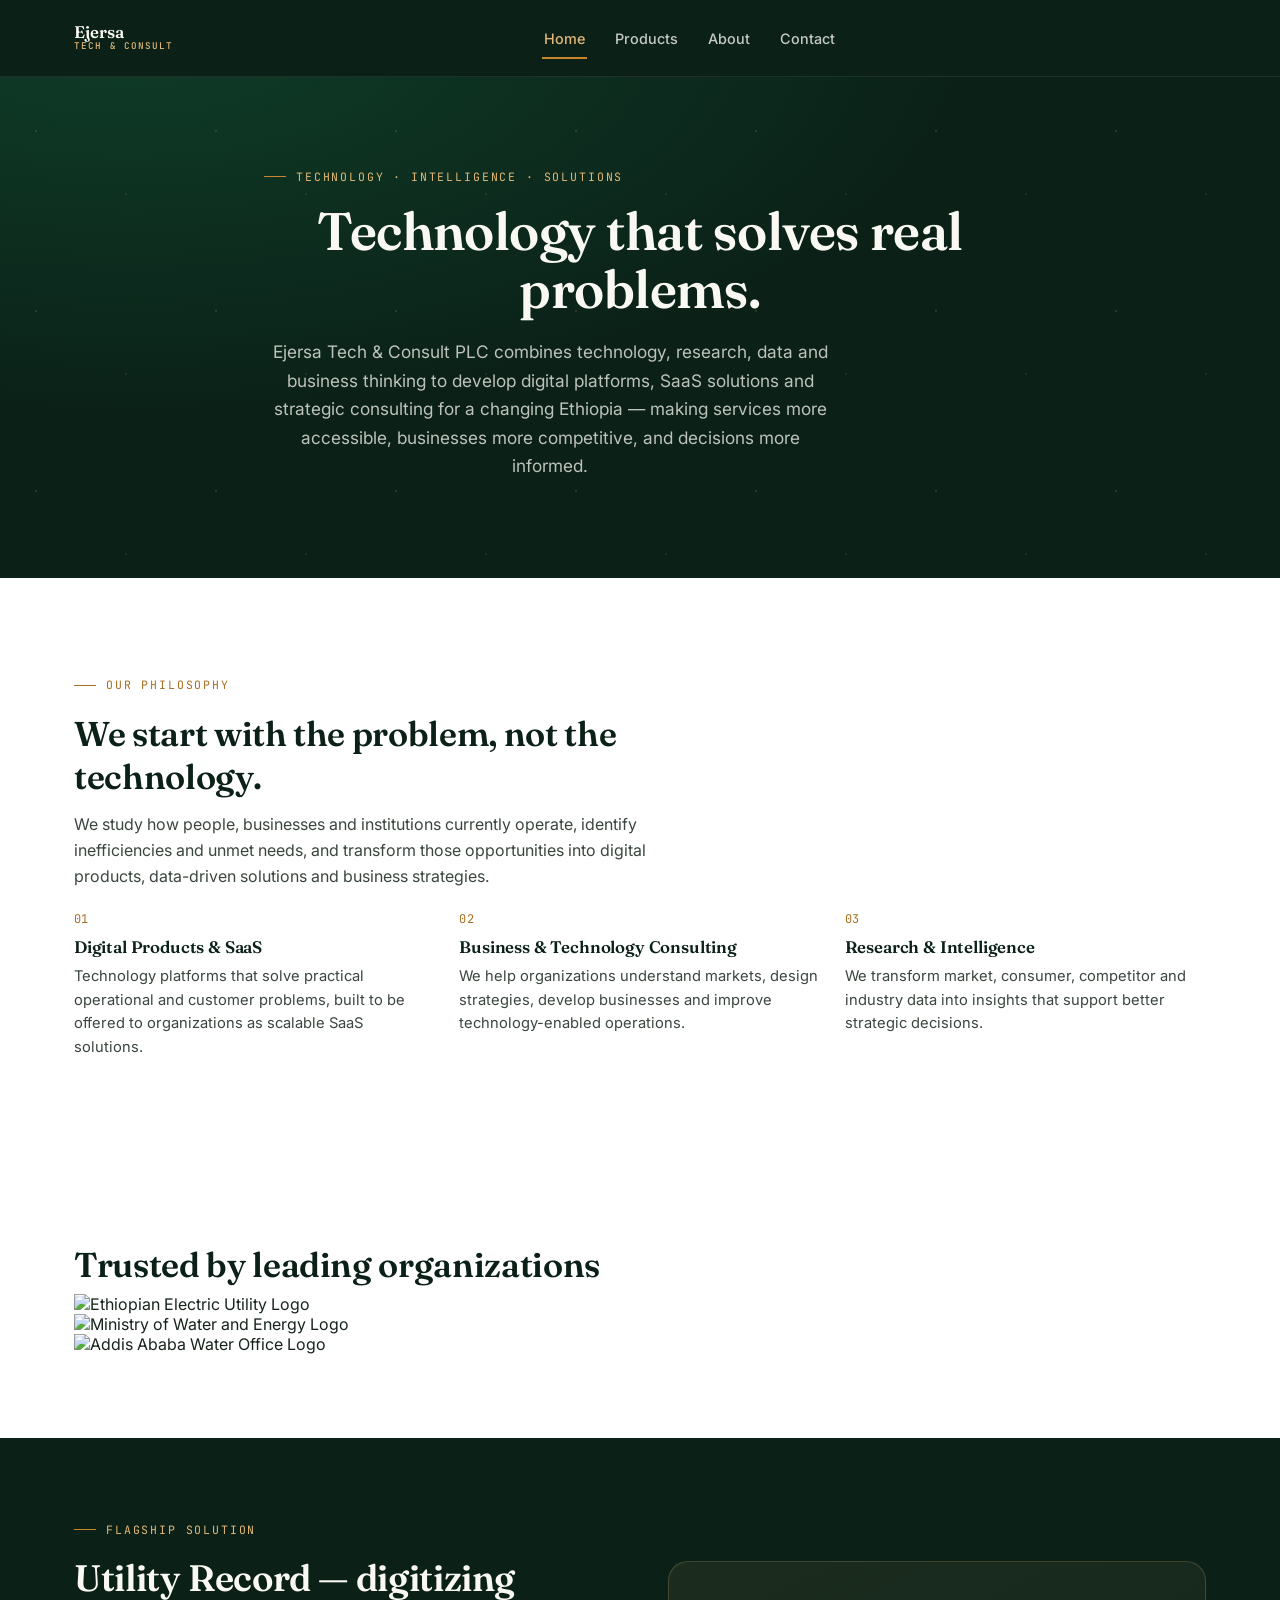
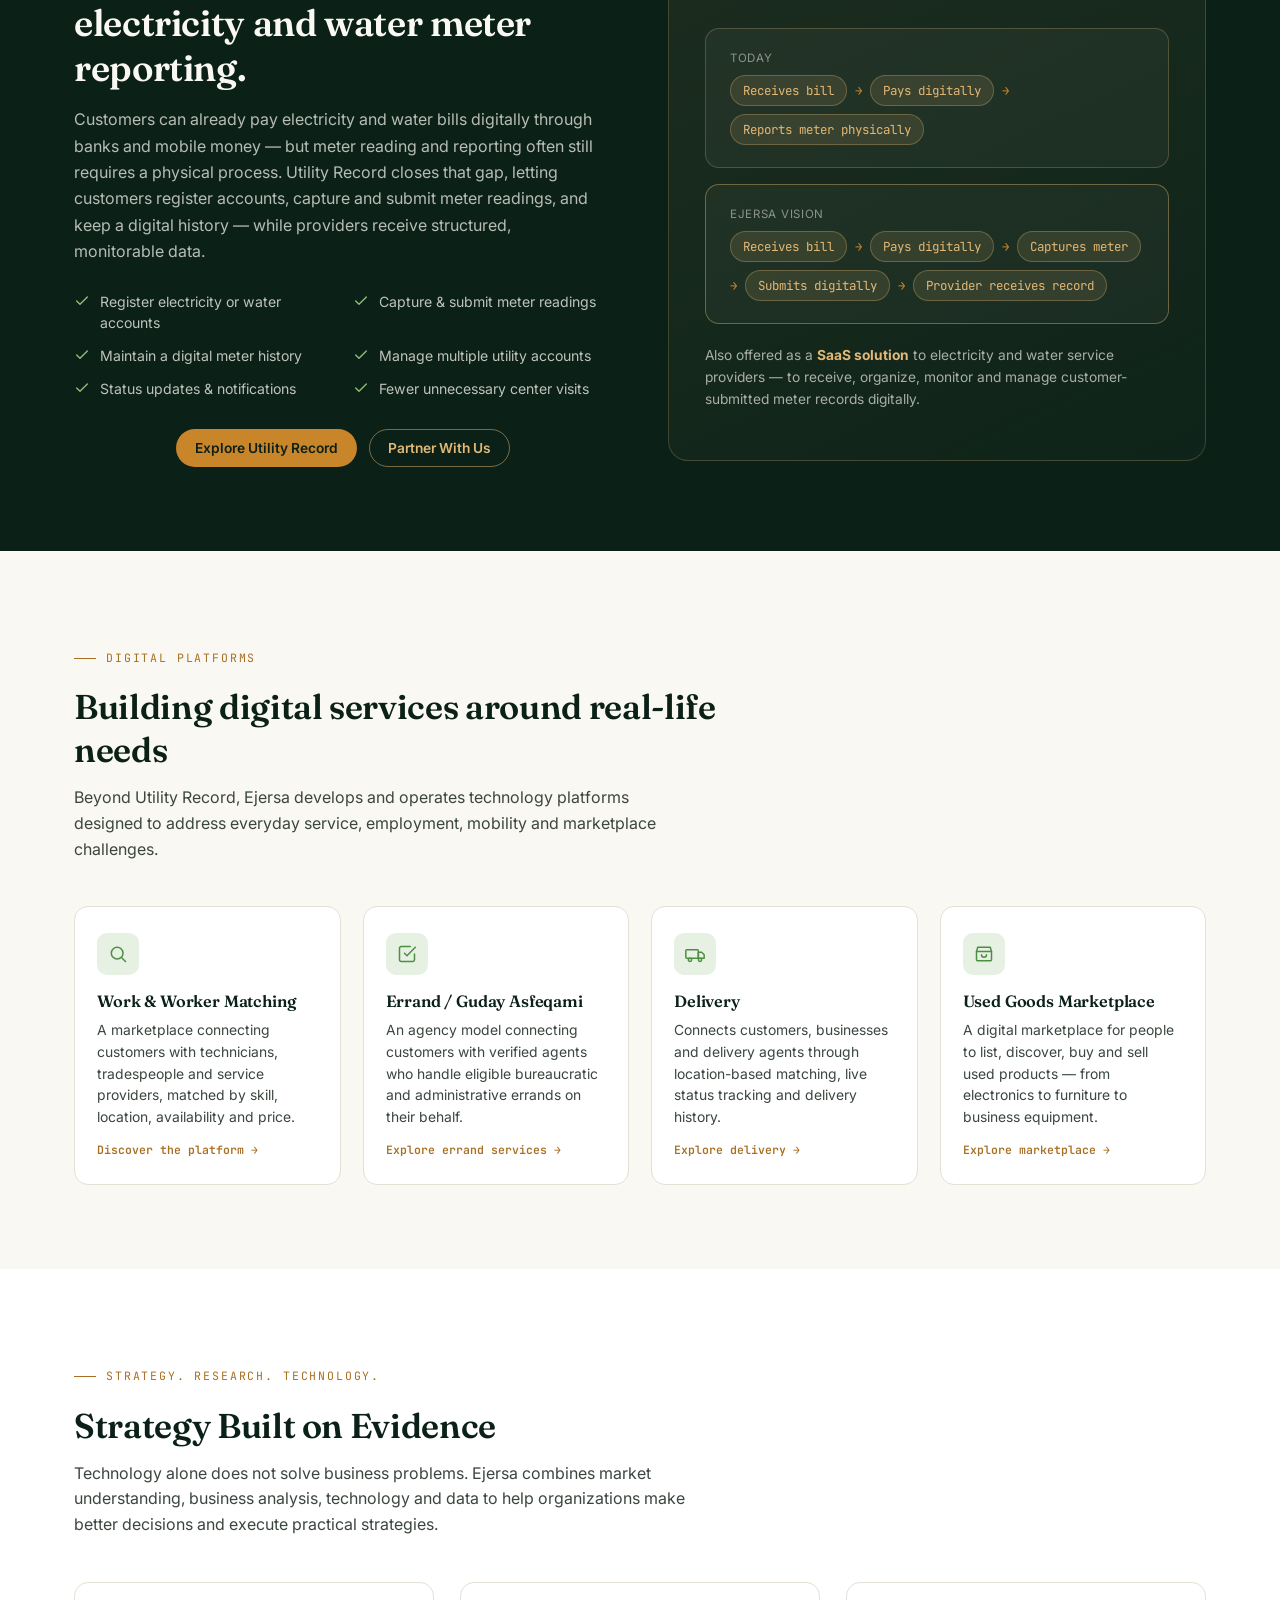
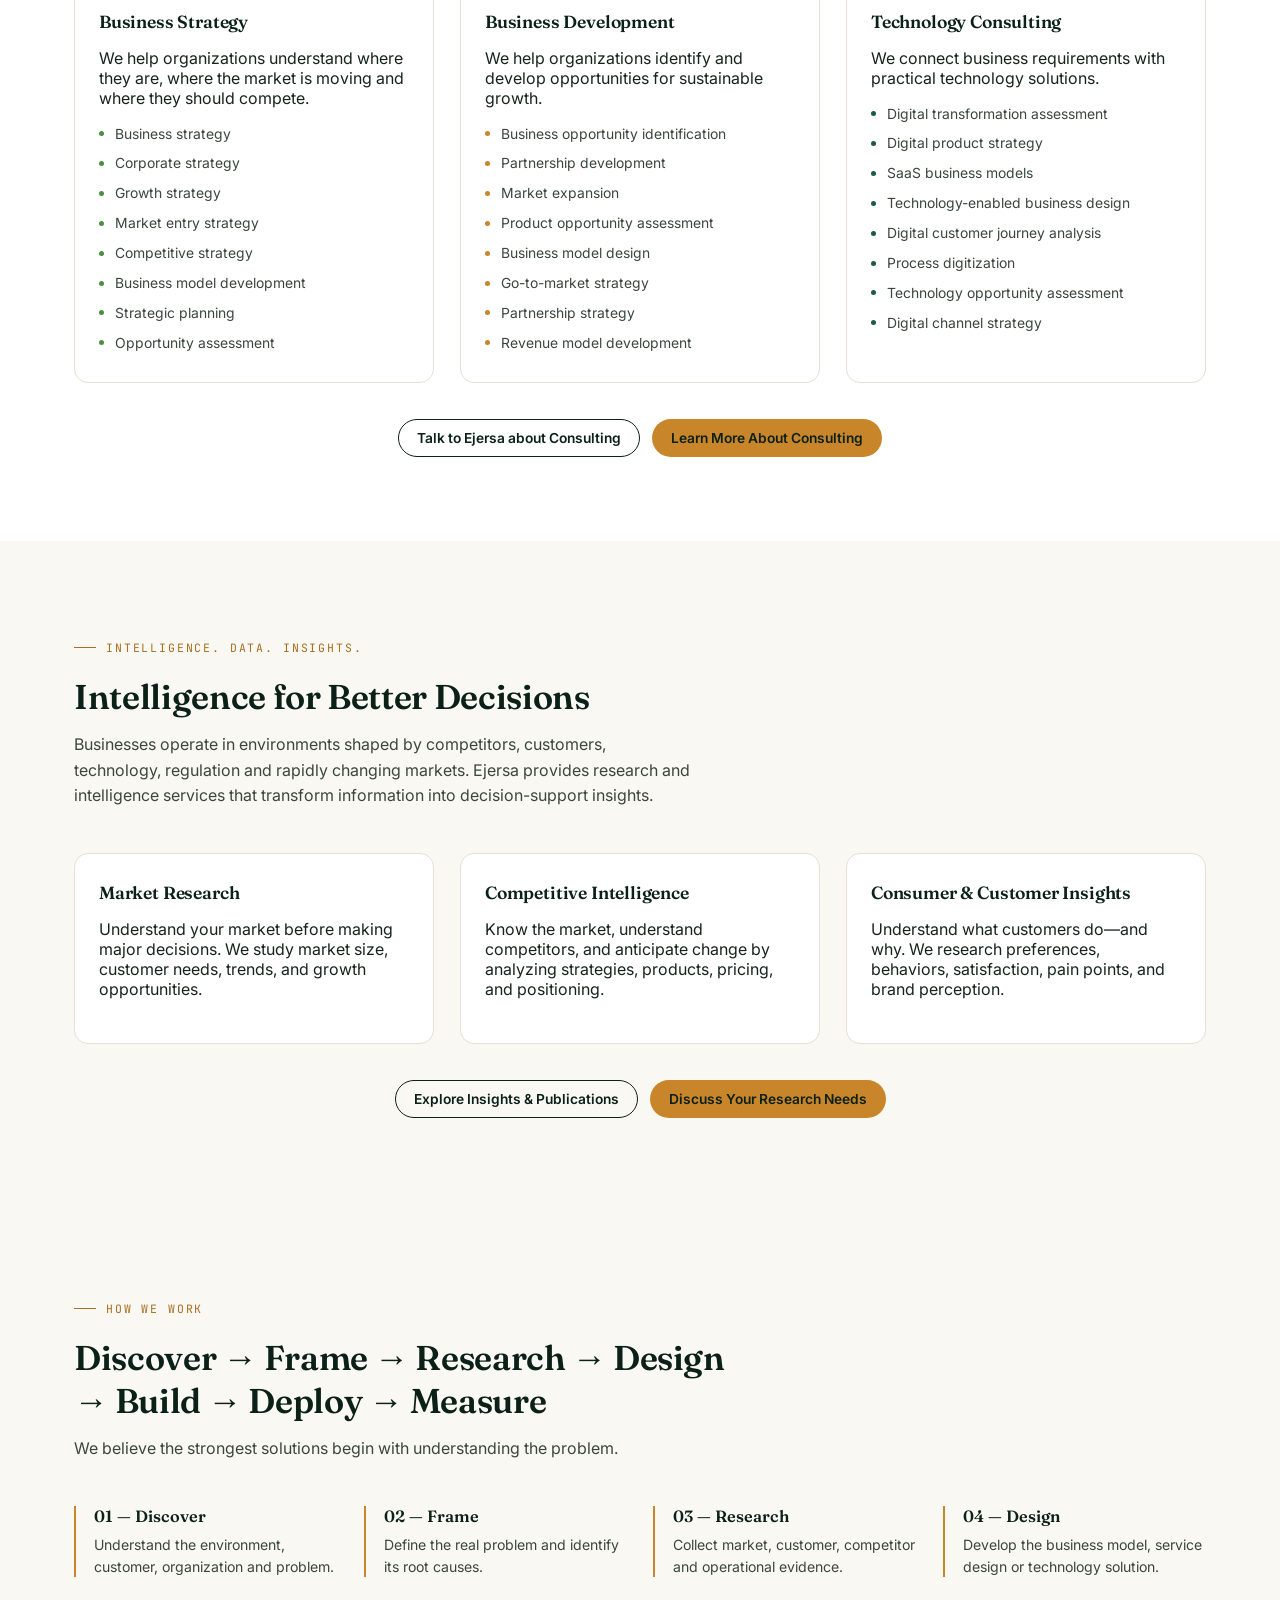
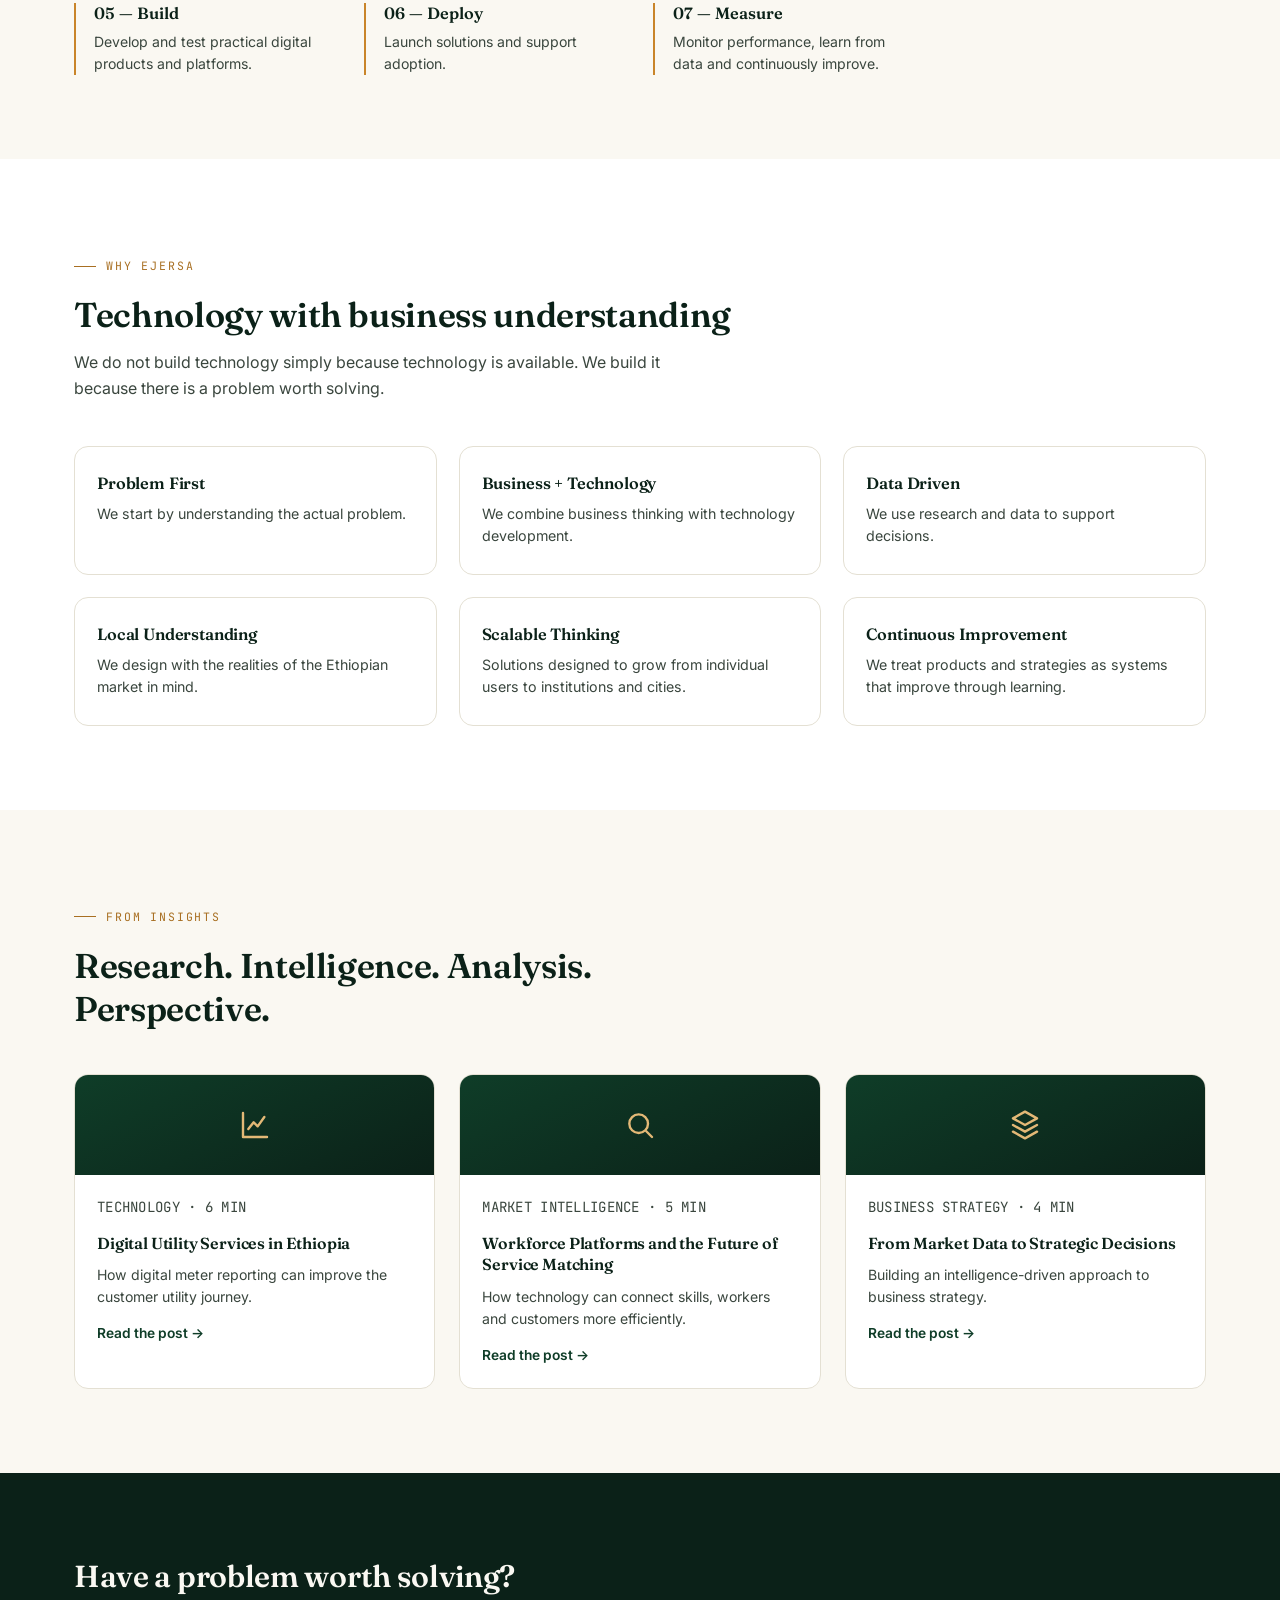
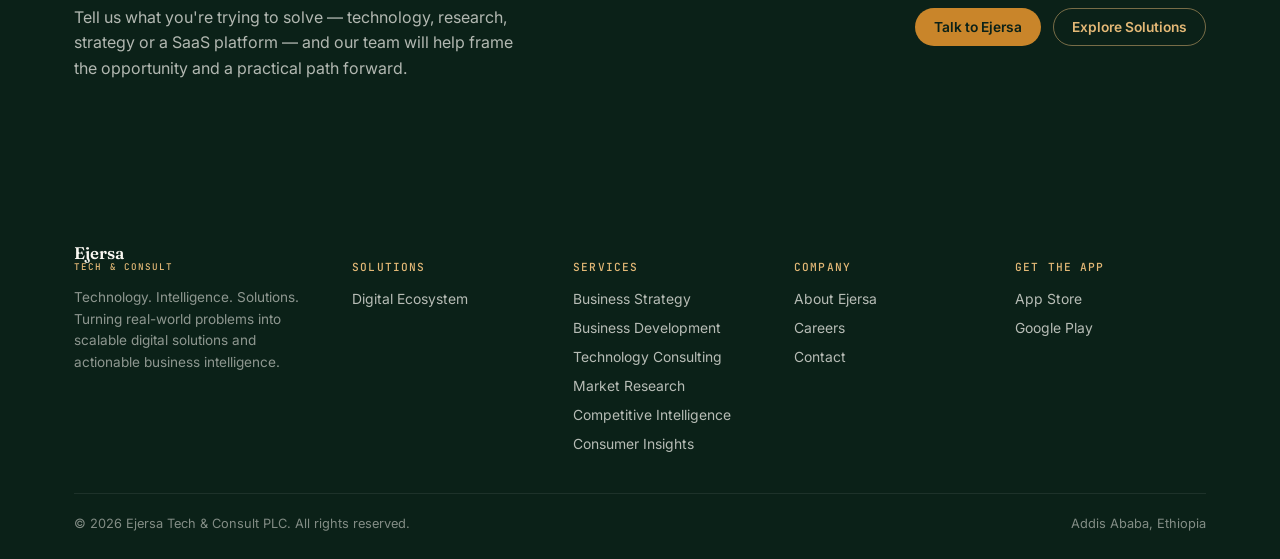
==== index.html @ d0bd27d6 "location change" ====
<!DOCTYPE html>
<html lang="en">

<head>
    <meta charset="UTF-8" />
    <meta name="viewport" content="width=device-width, initial-scale=1.0" />
    <title>Ejersa Tech &amp; Consult PLC — Technology. Intelligence. Solutions.</title>
    <meta name="description"
        content="Ejersa Tech & Consult PLC develops digital platforms, SaaS solutions, market intelligence and strategic consulting that turn everyday problems into scalable solutions." />
    <meta property="og:type" content="website" />
    <meta property="og:title" content="Ejersa Tech & Consult PLC — Technology. Intelligence. Solutions." />
    <meta property="og:description"
        content="Digital platforms, SaaS solutions, market intelligence and strategic business solutions for a changing Ethiopia." />
    <meta property="og:site_name" content="Ejersa Tech & Consult PLC" />
    <meta name="twitter:card" content="summary" />
    <meta name="theme-color" content="#0b2118" />
    <link rel="canonical" href="https://ejersatech.et/" />
    <link rel="icon" href="assets/logo/ejersa-logo.png" />
    <link rel="apple-touch-icon" href="assets/logo/ejersa-logo.png" />
    <link rel="preconnect" href="https://fonts.googleapis.com" />
    <link rel="preconnect" href="https://fonts.gstatic.com" crossorigin />
    <link
        href="https://fonts.googleapis.com/css2?family=Fraunces:opsz,wght@9..144,400;9..144,500;9..144,600;9..144,700&family=Inter:wght@400;500;600;700&family=JetBrains+Mono:wght@400;500&display=swap"
        rel="stylesheet" />
    <style>
        :root {
            --forest-950: #0b2118;
            --forest-800: #0f3d28;
            --forest-600: #1c5c3a;
            --leaf-500: #4d8f42;
            --leaf-300: #8fbf7a;
            --leaf-100: #e7f1e3;
            --gold-600: #a86f22;
            --gold-500: #c9852a;
            --gold-300: #e3b876;
            --cream-50: #faf8f2;
            --paper: #ffffff;
            --ink-900: #16241c;
            --ink-700: #3a463e;
            --ink-faint: #6d7a71;
            --line: #e4e0d3;
            --radius: 14px;
            --shadow: 0 10px 30px -18px rgba(11, 33, 24, .35);
        }

        * {
            box-sizing: border-box;
        }

        html {
            scroll-behavior: smooth;
        }

        body {
            margin: 0;
            background: var(--cream-50);
            color: var(--ink-900);
            font-family: 'Inter', system-ui, sans-serif;
            -webkit-font-smoothing: antialiased;
        }

        h1,
        h2,
        h3,
        .font-display {
            font-family: 'Fraunces', serif;
            font-weight: 600;
            letter-spacing: -.01em;
            color: var(--forest-950);
            margin: 0;
        }

        .mono {
            font-family: 'JetBrains Mono', monospace;
            letter-spacing: .02em;
        }

        a {
            color: inherit;
            text-decoration: none;
        }

        img {
            max-width: 100%;
            display: block;
        }

        .wrap {
            max-width: 1180px;
            margin: 0 auto;
            padding: 0 24px;
        }

        :focus-visible {
            outline: 2px solid var(--gold-500);
            outline-offset: 3px;
        }

        .reveal {
            opacity: 0;
            transform: translateY(16px);
            transition: opacity .6s ease, transform .6s ease;
        }

        .reveal.in {
            opacity: 1;
            transform: none;
        }

        /* header */
        .site-header {
            position: sticky;
            top: 0;
            z-index: 40;
            background: var(--forest-950);
            border-bottom: 1px solid rgba(255, 255, 255, .08);
        }

        .nav {
            display: flex;
            align-items: center;
            justify-content: space-between;
            height: 76px;
            gap: 24px;
        }

        .logo {
            display: flex;
            align-items: center;
            gap: 10px;
            color: var(--cream-50);
            font-family: 'Fraunces', serif;
            font-weight: 600;
            font-size: 1.05rem;
        }

        .logo img {
            height: 38px;
            width: 38px;
            object-fit: contain;
            border-radius: 6px;
            flex-shrink: 0;
            background: #fff;
        }

        .logo .logo-word {
            display: flex;
            flex-direction: column;
            line-height: 1.05;
        }

        .logo .logo-word small {
            font-family: 'JetBrains Mono', monospace;
            font-size: .58rem;
            letter-spacing: .12em;
            color: var(--gold-300);
            text-transform: uppercase;
            font-weight: 500;
        }

        .nav-links {
            display: flex;
            gap: 26px;
            list-style: none;
            margin: 0;
            padding: 0;
        }

        .nav-links a {
            color: rgba(250, 248, 242, .78);
            font-size: .9rem;
            font-weight: 500;
            padding: 6px 2px;
            position: relative;
        }

        .nav-links a:hover {
            color: var(--cream-50);
        }

        .nav-links a[aria-current="page"] {
            color: var(--gold-300);
        }

        .nav-links a[aria-current="page"]::after {
            content: "";
            position: absolute;
            left: 0;
            right: 0;
            bottom: -6px;
            height: 2px;
            background: var(--gold-500);
        }

        /* dropdown: click-to-open only (no hover) */
        .has-dropdown {
            position: relative;
        }

        .has-dropdown>a {
            display: inline-flex;
            align-items: center;
            gap: 6px;
            cursor: pointer;
            background: none;
            border: none;
            font: inherit;
        }

        .has-dropdown>a::after {
            content: "";
            width: 7px;
            height: 7px;
            border-right: 1.5px solid currentColor;
            border-bottom: 1.5px solid currentColor;
            transform: translateY(-2px) rotate(45deg);
            transition: transform .18s ease;
            opacity: .7;
        }

        .has-dropdown.open>a::after {
            transform: translateY(1px) rotate(225deg);
        }

        .dropdown {
            list-style: none;
            margin: 0;
            padding: 10px 8px;
            position: absolute;
            top: calc(100% + 14px);
            left: 50%;
            transform: translateX(-50%) translateY(-6px);
            min-width: 220px;
            background: var(--forest-950);
            border: 1px solid rgba(227, 184, 118, .25);
            border-radius: 12px;
            box-shadow: 0 18px 40px -14px rgba(0, 0, 0, .55);
            display: block;
            opacity: 0;
            visibility: hidden;
            pointer-events: none;
            transition: opacity .16s ease, transform .16s ease, visibility .16s;
            z-index: 50;
        }

        .has-dropdown.open .dropdown {
            opacity: 1;
            visibility: visible;
            pointer-events: auto;
            transform: translateX(-50%) translateY(0);
        }

        .dropdown li {
            list-style: none;
        }

        .dropdown a {
            display: block;
            padding: 9px 12px;
            border-radius: 8px;
            font-size: .86rem;
            white-space: nowrap;
            color: rgba(250, 248, 242, .82);
        }

        .dropdown a:hover {
            background: rgba(227, 184, 118, .1);
            color: var(--gold-300);
        }

        .nav-cta {
            display: flex;
            align-items: center;
            gap: 10px;
        }

        .btn {
            display: inline-flex;
            align-items: center;
            gap: 8px;
            padding: 10px 18px;
            border-radius: 999px;
            font-size: .86rem;
            font-weight: 600;
            border: 1px solid transparent;
            transition: transform .15s ease, background .2s ease, color .2s ease, border-color .2s ease;
            cursor: pointer;
        }

        .btn:hover {
            transform: translateY(-1px);
        }

        .btn-ghost-on-dark {
            color: var(--cream-50);
            border-color: rgba(250, 248, 242, .35);
        }

        .btn-ghost-on-dark:hover {
            border-color: var(--gold-300);
            color: var(--gold-300);
        }

        .btn-gold,
        .btn-primary {
            background: var(--gold-500);
            color: var(--forest-950);
        }

        .btn-gold:hover,
        .btn-primary:hover {
            background: var(--gold-300);
        }

        .btn-ghost-dark {
            color: var(--forest-950);
            border-color: var(--forest-950);
        }

        .btn-ghost-dark:hover {
            background: var(--forest-950);
            color: var(--cream-50);
        }

        .btn-outline {
            border-color: rgba(227, 184, 118, .5);
            color: var(--gold-300);
        }

        .btn-outline:hover {
            border-color: var(--gold-300);
            background: rgba(227, 184, 118, .08);
        }

        .nav-toggle {
            display: none;
            background: none;
            border: 0;
            cursor: pointer;
            padding: 8px;
        }

        .nav-toggle span {
            display: block;
            width: 22px;
            height: 2px;
            margin: 4px 0;
            background: var(--cream-50);
        }

        /* hero */
        .hero {
            position: relative;
            background: radial-gradient(120% 140% at 10% -10%, var(--forest-800) 0%, var(--forest-950) 55%);
            color: var(--cream-50);
            overflow: hidden;
            padding: 92px 0 80px;
        }

        .hero::before {
            content: "";
            position: absolute;
            inset: 0;
            background-image: radial-gradient(1px 1px at 20% 30%, rgba(227, 184, 118, .3) 1px, transparent 0), radial-gradient(1px 1px at 70% 65%, rgba(227, 184, 118, .2) 1px, transparent 0);
            background-size: 180px 180px;
            opacity: .5;
            pointer-events: none;
        }

        .hero-grid {
            position: relative;
            z-index: 1;
            text-align: center;
            max-width: 800px;
            margin: 0 auto;
        }

        .eyebrow {
            font-family: 'JetBrains Mono', monospace;
            font-size: .72rem;
            letter-spacing: .16em;
            text-transform: uppercase;
            color: var(--gold-300);
            margin: 0 0 18px;
            display: flex;
            align-items: center;
            gap: 10px;
        }

        .eyebrow::before {
            content: "";
            width: 22px;
            height: 1px;
            background: var(--gold-500);
            display: inline-block;
        }

        .hero h1 {
            font-size: clamp(2.2rem, 4.6vw, 3.3rem);
            line-height: 1.1;
            color: var(--cream-50);
        }

        .hero-lede {
            margin-top: 20px;
            font-size: 1.08rem;
            line-height: 1.65;
            color: rgba(250, 248, 242, .75);
            max-width: 52ch;
        }

        .hero-actions {
            display: flex;
            gap: 12px;
            margin-top: 30px;
            justify-content: center;
            flex-wrap: wrap;
        }

        .hero-tri {
            display: flex;
            gap: 0;
            margin-top: 40px;
            border: 1px solid rgba(227, 184, 118, .25);
            border-radius: 12px;
            overflow: hidden;
            max-width: 440px;
        }

        .hero-tri div {
            flex: 1;
            padding: 14px 16px;
            text-align: center;
            border-right: 1px solid rgba(227, 184, 118, .2);
        }

        .hero-tri div:last-child {
            border-right: 0;
        }

        .hero-tri strong {
            display: block;
            font-family: 'JetBrains Mono', monospace;
            font-size: .68rem;
            letter-spacing: .08em;
            text-transform: uppercase;
            color: var(--gold-300);
        }

        .hero-tri span {
            display: block;
            font-size: .74rem;
            color: rgba(250, 248, 242, .6);
            margin-top: 4px;
        }

        /* generic bands */
        .band-white {
            background: var(--paper);
        }

        .band-paper {
            background: var(--cream-50);
        }

        .band-white,
        .band-paper {
            padding: 84px 0;
        }

        .section-head {
            max-width: 680px;
            margin-bottom: 8px;
        }

        .band-white .eyebrow,
        .band-paper .eyebrow {
            color: var(--gold-600);
        }

        .band-white .eyebrow::before,
        .band-paper .eyebrow::before {
            background: var(--gold-600);
        }

        .section-head h2 {
            font-size: clamp(1.6rem, 3vw, 2.15rem);
            margin-top: 10px;
        }

        .section-head p {
            color: var(--ink-700);
            margin-top: 14px;
            max-width: 62ch;
            line-height: 1.6;
        }

        /* philosophy */
        .philosophy {
            display: grid;
            grid-template-columns: 1fr 1fr 1fr;
            gap: 24px;
            margin-top: 8px;
        }

        .phil-card {
            padding: 6px 0;
        }

        .phil-num {
            font-family: 'JetBrains Mono', monospace;
            font-size: .75rem;
            color: var(--gold-600);
            margin-bottom: 10px;
        }

        .phil-card h3 {
            font-size: 1.05rem;
            margin-bottom: 8px;
        }

        .phil-card p {
            color: var(--ink-700);
            font-size: .92rem;
            line-height: 1.6;
            margin: 0;
        }

        /* flagship */
        .band-forest {
            background: var(--forest-950);
            color: var(--cream-50);
            padding: 84px 0;
        }

        .band-forest .eyebrow {
            color: var(--gold-300);
        }

        .flagship-grid {
            display: grid;
            grid-template-columns: 1fr 1fr;
            gap: 56px;
            align-items: center;
            margin-top: 12px;
        }

        .flagship-grid h2 {
            color: var(--cream-50);
            font-size: clamp(1.7rem, 3.2vw, 2.3rem);
        }

        .flagship-grid>div>p {
            color: rgba(250, 248, 242, .72);
            line-height: 1.65;
            margin-top: 16px;
            max-width: 52ch;
        }

        .journey {
            margin-top: 30px;
            background: rgba(255, 255, 255, .04);
            border: 1px solid rgba(227, 184, 118, .25);
            border-radius: var(--radius);
            padding: 22px 24px;
        }

        .journey-row {
            display: flex;
            align-items: center;
            gap: 8px;
            flex-wrap: wrap;
            font-family: 'JetBrains Mono', monospace;
            font-size: .78rem;
        }

        .journey-row .step-tag {
            background: rgba(227, 184, 118, .12);
            border: 1px solid rgba(227, 184, 118, .3);
            color: var(--gold-300);
            padding: 6px 12px;
            border-radius: 999px;
        }

        .journey-row .arrow {
            color: var(--gold-500);
        }

        .journey-label {
            font-size: .72rem;
            color: rgba(250, 248, 242, .5);
            margin-bottom: 10px;
            letter-spacing: .06em;
            text-transform: uppercase;
        }

        .flagship-feat {
            margin-top: 26px;
        }

        .flagship-feat ul {
            list-style: none;
            margin: 0;
            padding: 0;
            display: grid;
            grid-template-columns: 1fr 1fr;
            gap: 12px 20px;
        }

        .flagship-feat li {
            display: flex;
            gap: 10px;
            align-items: flex-start;
            font-size: .88rem;
            color: rgba(250, 248, 242, .75);
            line-height: 1.5;
        }

        .flagship-feat li svg {
            width: 16px;
            height: 16px;
            flex-shrink: 0;
            margin-top: 2px;
            stroke: var(--leaf-300);
        }

        .flagship-visual {
            background: linear-gradient(155deg, rgba(227, 184, 118, .08), rgba(227, 184, 118, .02));
            border: 1px solid rgba(227, 184, 118, .22);
            border-radius: 20px;
            padding: 36px;
        }

        /* platforms grid */
        .platform-grid {
            display: grid;
            grid-template-columns: repeat(4, 1fr);
            gap: 22px;
            margin-top: 44px;
        }

        .platform-card {
            background: var(--paper);
            border: 1px solid var(--line);
            border-radius: var(--radius);
            padding: 26px 22px;
            transition: transform .18s ease, box-shadow .18s ease;
        }

        .platform-card:hover {
            transform: translateY(-4px);
            box-shadow: var(--shadow);
        }

        .platform-icon {
            width: 42px;
            height: 42px;
            border-radius: 10px;
            background: var(--leaf-100);
            color: var(--leaf-500);
            display: flex;
            align-items: center;
            justify-content: center;
            margin-bottom: 16px;
        }

        .platform-icon svg {
            width: 20px;
            height: 20px;
        }

        .platform-card h3 {
            font-size: 1.02rem;
            margin-bottom: 8px;
            line-height: 1.3;
        }

        .platform-card p {
            color: var(--ink-700);
            font-size: .87rem;
            line-height: 1.55;
            margin: 0;
        }

        .platform-tag {
            display: inline-block;
            margin-top: 14px;
            font-family: 'JetBrains Mono', monospace;
            font-size: .72rem;
            color: var(--gold-600);
            font-weight: 600;
        }

        /* consulting columns */
        .consult-grid {
            display: grid;
            grid-template-columns: repeat(3, 1fr);
            gap: 26px;
            margin-top: 44px;
        }

        .consult-card {
            border-top: 3px solid var(--card-accent, var(--leaf-500));
            background: var(--paper);
            border: 1px solid var(--line);
            border-radius: var(--radius);
            padding: 28px 24px;
        }

        .consult-card h3 {
            font-size: 1.1rem;
            margin-bottom: 14px;
        }

        .consult-card ul {
            list-style: none;
            margin: 0;
            padding: 0;
            display: flex;
            flex-direction: column;
            gap: 9px;
        }

        .consult-card li {
            font-size: .87rem;
            color: var(--ink-700);
            padding-left: 16px;
            position: relative;
            line-height: 1.5;
        }

        .consult-card li::before {
            content: "";
            position: absolute;
            left: 0;
            top: .55em;
            width: 5px;
            height: 5px;
            border-radius: 50%;
            background: var(--card-accent, var(--leaf-500));
        }

        /* steps */
        .steps {
            display: grid;
            grid-template-columns: repeat(4, 1fr);
            gap: 26px;
            margin-top: 44px;
        }

        .steps.seven {
            grid-template-columns: repeat(4, 1fr);
        }

        .step {
            border-left: 2px solid var(--gold-500);
            padding-left: 18px;
        }

        .step-num {
            font-family: 'Fraunces', serif;
            font-size: 1.02rem;
            font-weight: 600;
            color: var(--forest-950);
            margin-bottom: 8px;
        }

        .step p {
            color: var(--ink-700);
            font-size: .88rem;
            line-height: 1.55;
            margin: 0;
        }

        /* why grid */
        .why-grid {
            display: grid;
            grid-template-columns: repeat(3, 1fr);
            gap: 22px;
            margin-top: 44px;
        }

        .why-card {
            background: var(--paper);
            border: 1px solid var(--line);
            border-radius: var(--radius);
            padding: 26px 22px;
        }

        .why-card h3 {
            font-size: 1.02rem;
            margin-bottom: 10px;
        }

        .why-card p {
            color: var(--ink-700);
            font-size: .89rem;
            line-height: 1.58;
            margin: 0;
        }

        /* insights */
        .blog-grid {
            display: grid;
            grid-template-columns: repeat(3, 1fr);
            gap: 24px;
            margin-top: 44px;
        }

        .blog-card {
            background: var(--paper);
            border: 1px solid var(--line);
            border-radius: var(--radius);
            overflow: hidden;
            transition: transform .18s ease, box-shadow .18s ease;
        }

        .blog-card:hover {
            transform: translateY(-4px);
            box-shadow: var(--shadow);
        }

        .blog-thumb {
            background: linear-gradient(155deg, var(--forest-800), var(--forest-950));
            height: 100px;
            display: flex;
            align-items: center;
            justify-content: center;
        }

        .blog-thumb svg {
            width: 32px;
            height: 32px;
            color: var(--gold-300);
        }

        .blog-body {
            padding: 22px 22px 24px;
        }

        .blog-meta {
            font-family: 'JetBrains Mono', monospace;
            font-size: .7rem;
            color: var(--ink-faint);
            margin: 0 0 10px;
            letter-spacing: .02em;
        }

        .blog-body h3 {
            font-size: 1rem;
            line-height: 1.35;
            margin-bottom: 10px;
        }

        .blog-body p {
            color: var(--ink-700);
            font-size: .88rem;
            line-height: 1.55;
            margin: 0 0 14px;
        }

        .blog-readmore {
            font-size: .86rem;
            font-weight: 600;
            color: var(--forest-800);
        }

        /* final CTA */
        .cta-band {
            display: flex;
            align-items: center;
            justify-content: space-between;
            gap: 32px;
            flex-wrap: wrap;
        }

        .cta-band h2 {
            font-size: clamp(1.4rem, 2.6vw, 1.9rem);
            max-width: 32ch;
        }

        .cta-band p {
            color: var(--ink-700);
            margin-top: 10px;
            line-height: 1.6;
            max-width: 46ch;
        }

        .band-forest .cta-band h2,
        .band-forest .cta-band p {
            color: var(--cream-50);
        }

        .band-forest .cta-band p {
            color: rgba(250, 248, 242, .7);
        }

        .btn-row {
            display: flex;
            gap: 12px;
            flex-shrink: 0;
            flex-wrap: wrap;
        }

        /* footer */
        footer.site-footer {
            background: var(--forest-950);
            color: rgba(250, 248, 242, .72);
            padding: 64px 0 28px;
        }

        .footer-grid {
            display: grid;
            grid-template-columns: 1.3fr repeat(4, 1fr);
            gap: 30px;
            padding-bottom: 40px;
            border-bottom: 1px solid rgba(255, 255, 255, .08);
        }

        .footer-grid .logo {
            color: var(--cream-50);
            margin-bottom: 14px;
        }

        .footer-grid .tag {
            font-size: .85rem;
            line-height: 1.6;
            color: rgba(250, 248, 242, .55);
            max-width: 30ch;
        }

        .footer-col h4 {
            font-family: 'JetBrains Mono', monospace;
            font-size: .7rem;
            letter-spacing: .1em;
            text-transform: uppercase;
            color: var(--gold-300);
            margin-bottom: 14px;
            font-weight: 500;
        }

        .footer-col ul {
            list-style: none;
            margin: 0;
            padding: 0;
            display: flex;
            flex-direction: column;
            gap: 9px;
        }

        .footer-col a {
            font-size: .87rem;
            color: rgba(250, 248, 242, .72);
        }

        .footer-col a:hover {
            color: var(--gold-300);
        }

        .footer-bottom {
            display: flex;
            justify-content: space-between;
            padding-top: 22px;
            font-size: .8rem;
            color: rgba(250, 248, 242, .5);
            flex-wrap: wrap;
            gap: 8px;
        }

        .to-top {
            position: fixed;
            right: 22px;
            bottom: 22px;
            width: 44px;
            height: 44px;
            border-radius: 50%;
            background: var(--forest-950);
            color: var(--gold-300);
            border: 1px solid rgba(227, 184, 118, .35);
            display: flex;
            align-items: center;
            justify-content: center;
            cursor: pointer;
            opacity: 0;
            pointer-events: none;
            transition: opacity .2s ease;
        }

        .to-top.show {
            opacity: 1;
            pointer-events: auto;
        }

        .to-top svg {
            width: 18px;
            height: 18px;
        }

        @media (max-width:980px) {

            .nav-links,
            .nav-cta {
                display: none;
            }

            .nav-toggle {
                display: block;
            }

            .hero-grid {
                grid-template-columns: 1fr;
            }

            .hero-art {
                max-width: 360px;
                margin: 0 auto;
            }

            .philosophy {
                grid-template-columns: 1fr;
                gap: 28px;
            }

            .platform-grid {
                grid-template-columns: repeat(2, 1fr);
            }

            .consult-grid {
                grid-template-columns: 1fr;
            }

            .steps {
                grid-template-columns: repeat(2, 1fr);
            }

            .why-grid {
                grid-template-columns: 1fr 1fr;
            }

            .flagship-grid {
                grid-template-columns: 1fr;
            }

            .flagship-feat ul {
                grid-template-columns: 1fr;
            }

            .blog-grid {
                grid-template-columns: 1fr 1fr;
            }

            .footer-grid {
                grid-template-columns: 1fr 1fr;
            }
        }

        @media (max-width:620px) {

            .platform-grid,
            .steps,
            .why-grid,
            .blog-grid,
            .footer-grid {
                grid-template-columns: 1fr;
            }

            .band-white,
            .band-paper,
            .band-forest {
                padding: 60px 0;
            }

            .cta-band {
                flex-direction: column;
                align-items: flex-start;
            }

            .hero-tri {
                flex-direction: column;
                max-width: none;
            }

            .hero-tri div {
                border-right: 0;
                border-bottom: 1px solid rgba(227, 184, 118, .2);
            }

            .hero-tri div:last-child {
                border-bottom: 0;
            }
        }

        @media (prefers-reduced-motion:reduce) {
            * {
                transition: none !important;
                animation: none !important;
            }

            .reveal {
                opacity: 1;
                transform: none;
            }
        }
    </style>
</head>

<body>

    <header class="site-header">
        <div class="wrap nav">
            <a href="index.html" class="logo">
                <span class="logo-word">Ejersa<small>Tech &amp; Consult</small></span>
            </a>
            <button class="nav-toggle" aria-label="Toggle menu" aria-expanded="false">
                <span></span><span></span><span></span>
            </button>
            <ul class="nav-links">
                <li><a href="index.html" aria-current="page">Home</a></li>
                <li><a href="solutions.html">Products</a></li>
                <li><a href="about.html">About</a></li>
                <li><a href="contact.html">Contact</a></li>
            </ul>
            <div class="nav-cta"></div>
        </div>
    </header>

    <main>

        <!-- 1. HERO -->
        <section class="hero">
            <div class="wrap hero-grid">
                <div class="reveal">
                    <p class="eyebrow">Technology · Intelligence · Solutions</p>
                    <h1>Technology that solves real problems.</h1>
                    <p class="hero-lede">Ejersa Tech &amp; Consult PLC combines technology, research, data and
                        business thinking to develop digital platforms, SaaS solutions and strategic consulting for a
                        changing Ethiopia — making services more accessible, businesses more competitive, and
                        decisions more informed.</p>
                </div>
            </div>
        </section>

        <!-- 2. PROBLEM / PHILOSOPHY -->
        <section class="band-white">
            <div class="wrap">
                <div class="section-head reveal">
                    <p class="eyebrow">Our philosophy</p>
                    <h2>We start with the problem, not the technology.</h2>
                    <p>We study how people, businesses and institutions currently operate, identify inefficiencies and
                        unmet needs, and transform those opportunities into digital products, data-driven solutions
                        and business strategies.</p>
                </div>
                <div class="philosophy">
                    <div class="phil-card reveal">
                        <div class="phil-num mono">01</div>
                        <h3>Digital Products &amp; SaaS</h3>
                        <p>Technology platforms that solve practical operational and customer problems, built to be
                            offered to organizations as scalable SaaS solutions.</p>
                    </div>
                    <div class="phil-card reveal">
                        <div class="phil-num mono">02</div>
                        <h3>Business &amp; Technology Consulting</h3>
                        <p>We help organizations understand markets, design strategies, develop businesses and
                            improve technology-enabled operations.</p>
                    </div>
                    <div class="phil-card reveal">
                        <div class="phil-num mono">03</div>
                        <h3>Research &amp; Intelligence</h3>
                        <p>We transform market, consumer, competitor and industry data into insights that support
                            better strategic decisions.</p>
                    </div>
                </div>
            </div>
        </section>

        <!-- 2.5 PARTNERS -->
        <section class="band-white">
            <div class="wrap">
                <div class="section-head center reveal">
                    <h2 class="trusted-by-heading">Trusted by leading organizations</h2>
                </div>
                <div class="partner-logo-grid reveal">
                    <div class="partner-logo-item"><img src="https://placehold.co/200x100/f0f0f0/6d7a71?text=EEU"
                            alt="Ethiopian Electric Utility Logo"></div>
                    <div class="partner-logo-item"><img
                            src="https://placehold.co/200x100/f0f0f0/6d7a71?text=Ministry+of+Water+%26+Energy"
                            alt="Ministry of Water and Energy Logo"></div>
                    <div class="partner-logo-item"><img
                            src="https://placehold.co/200x100/f0f0f0/6d7a71?text=Addis+Ababa+Water"
                            alt="Addis Ababa Water Office Logo"></div>
                </div>
            </div>
        </section>

        <!-- 3. FLAGSHIP SAAS: UTILITY RECORD -->
        <section class="band-forest" id="utility-record">
            <div class="wrap">
                <p class="eyebrow">Flagship solution</p>
                <div class="flagship-grid">
                    <div class="reveal">
                        <h2>Utility Record — digitizing electricity and water meter reporting.</h2>
                        <p>Customers can already pay electricity and water bills digitally through banks and mobile
                            money — but meter reading and reporting often still requires a physical process. Utility
                            Record closes that gap, letting customers register accounts, capture and submit meter
                            readings, and keep a digital history — while providers receive structured, monitorable
                            data.</p>

                        <div class="flagship-feat">
                            <ul>
                                <li><svg viewBox="0 0 24 24" fill="none" stroke-width="2" stroke-linecap="round"
                                        stroke-linejoin="round">
                                        <path d="M20 6L9 17l-5-5" />
                                    </svg>Register electricity or water accounts</li>
                                <li><svg viewBox="0 0 24 24" fill="none" stroke-width="2" stroke-linecap="round"
                                        stroke-linejoin="round">
                                        <path d="M20 6L9 17l-5-5" />
                                    </svg>Capture &amp; submit meter readings</li>
                                <li><svg viewBox="0 0 24 24" fill="none" stroke-width="2" stroke-linecap="round"
                                        stroke-linejoin="round">
                                        <path d="M20 6L9 17l-5-5" />
                                    </svg>Maintain a digital meter history</li>
                                <li><svg viewBox="0 0 24 24" fill="none" stroke-width="2" stroke-linecap="round"
                                        stroke-linejoin="round">
                                        <path d="M20 6L9 17l-5-5" />
                                    </svg>Manage multiple utility accounts</li>
                                <li><svg viewBox="0 0 24 24" fill="none" stroke-width="2" stroke-linecap="round"
                                        stroke-linejoin="round">
                                        <path d="M20 6L9 17l-5-5" />
                                    </svg>Status updates &amp; notifications</li>
                                <li><svg viewBox="0 0 24 24" fill="none" stroke-width="2" stroke-linecap="round"
                                        stroke-linejoin="round">
                                        <path d="M20 6L9 17l-5-5" />
                                    </svg>Fewer unnecessary center visits</li>
                            </ul>
                        </div>
                        <div class="hero-actions">
                            <a href="solutions.html#utility-record" class="btn btn-primary">Explore Utility Record</a>
                            <a href="contact.html" class="btn btn-outline">Partner With Us</a>
                        </div>
                    </div>

                    <div class="reveal">
                        <div class="flagship-visual">
                            <div class="journey">
                                <div class="journey-label">Today</div>
                                <div class="journey-row">
                                    <span class="step-tag">Receives bill</span><span class="arrow">→</span>
                                    <span class="step-tag">Pays digitally</span><span class="arrow">→</span>
                                    <span class="step-tag">Reports meter physically</span>
                                </div>
                            </div>
                            <div class="journey" style="margin-top:16px;border-color:rgba(227,184,118,.4);">
                                <div class="journey-label">Ejersa vision</div>
                                <div class="journey-row">
                                    <span class="step-tag">Receives bill</span><span class="arrow">→</span>
                                    <span class="step-tag">Pays digitally</span><span class="arrow">→</span>
                                    <span class="step-tag">Captures meter</span><span class="arrow">→</span>
                                    <span class="step-tag">Submits digitally</span><span class="arrow">→</span>
                                    <span class="step-tag">Provider receives record</span>
                                </div>
                            </div>
                            <p style="margin-top:20px;color:rgba(250,248,242,.65);font-size:.86rem;line-height:1.6;">
                                Also offered as a <strong style="color:var(--gold-300);">SaaS solution</strong> to
                                electricity and water service providers — to receive, organize, monitor and manage
                                customer-submitted meter records digitally.</p>
                        </div>
                    </div>
                </div>
            </div>
        </section>

        <!-- 4. OTHER DIGITAL PLATFORMS -->
        <section class="band-paper">
            <div class="wrap">
                <div class="section-head reveal">
                    <p class="eyebrow">Digital platforms</p>
                    <h2>Building digital services around real-life needs</h2>
                    <p>Beyond Utility Record, Ejersa develops and operates technology platforms designed to address
                        everyday service, employment, mobility and marketplace challenges.</p>
                </div>
                <div class="platform-grid">
                    <div class="platform-card reveal">
                        <div class="platform-icon"><svg viewBox="0 0 24 24" fill="none" stroke="currentColor"
                                stroke-width="1.8" stroke-linecap="round" stroke-linejoin="round">
                                <circle cx="11" cy="11" r="7" />
                                <path d="M21 21l-4.3-4.3" />
                            </svg></div>
                        <h3>Work &amp; Worker Matching</h3>
                        <p>A marketplace connecting customers with technicians, tradespeople and service providers,
                            matched by skill, location, availability and price.</p>
                        <span class="platform-tag">Discover the platform →</span>
                    </div>
                    <div class="platform-card reveal">
                        <div class="platform-icon"><svg viewBox="0 0 24 24" fill="none" stroke="currentColor"
                                stroke-width="1.8" stroke-linecap="round" stroke-linejoin="round">
                                <path d="M9 11l3 3L22 4" />
                                <path d="M21 12v7a2 2 0 0 1-2 2H5a2 2 0 0 1-2-2V5a2 2 0 0 1 2-2h11" />
                            </svg></div>
                        <h3>Errand / Guday Asfeqami</h3>
                        <p>An agency model connecting customers with verified agents who handle eligible bureaucratic
                            and administrative errands on their behalf.</p>
                        <span class="platform-tag">Explore errand services →</span>
                    </div>
                    <div class="platform-card reveal">
                        <div class="platform-icon"><svg viewBox="0 0 24 24" fill="none" stroke="currentColor"
                                stroke-width="1.8" stroke-linecap="round" stroke-linejoin="round">
                                <rect x="1" y="7" width="15" height="10" rx="1" />
                                <path d="M16 10h4l3 3v4h-7z" />
                                <circle cx="6" cy="19" r="2" />
                                <circle cx="18" cy="19" r="2" />
                            </svg></div>
                        <h3>Delivery</h3>
                        <p>Connects customers, businesses and delivery agents through location-based matching, live
                            status tracking and delivery history.</p>
                        <span class="platform-tag">Explore delivery →</span>
                    </div>
                    <div class="platform-card reveal">
                        <div class="platform-icon"><svg viewBox="0 0 24 24" fill="none" stroke="currentColor"
                                stroke-width="1.8" stroke-linecap="round" stroke-linejoin="round">
                                <path d="M3 9l1.5-5h15L21 9" />
                                <path d="M3 9h18v10a1 1 0 0 1-1 1H4a1 1 0 0 1-1-1V9z" />
                                <path d="M9 13a3 3 0 0 0 6 0" />
                            </svg></div>
                        <h3>Used Goods Marketplace</h3>
                        <p>A digital marketplace for people to list, discover, buy and sell used products — from
                            electronics to furniture to business equipment.</p>
                        <span class="platform-tag">Explore marketplace →</span>
                    </div>
                </div>
            </div>
        </section>

        <!-- 5. CONSULTING / RESEARCH -->
        <section class="band-white">
            <div class="wrap">
                <div class="section-head reveal">
                    <p class="eyebrow">Strategy. Research. Technology.</p>
                    <h2>Strategy Built on Evidence</h2>
                    <p>Technology alone does not solve business problems. Ejersa combines market understanding, business
                        analysis, technology and data to help organizations make better decisions and execute practical
                        strategies.</p>
                </div>

                <div class="consult-grid">
                    <div class="consult-card reveal" style="--card-accent:var(--leaf-500);">
                        <h3>Business Strategy</h3>
                        <p>We help organizations understand where they are, where the market is moving and where they
                            should compete.</p>
                        <ul>
                            <li>Business strategy</li>
                            <li>Corporate strategy</li>
                            <li>Growth strategy</li>
                            <li>Market entry strategy</li>
                            <li>Competitive strategy</li>
                            <li>Business model development</li>
                            <li>Strategic planning</li>
                            <li>Opportunity assessment</li>
                        </ul>
                    </div>
                    <div class="consult-card reveal" style="--card-accent:var(--gold-500);">
                        <h3>Business Development</h3>
                        <p>We help organizations identify and develop opportunities for sustainable growth.</p>
                        <ul>
                            <li>Business opportunity identification</li>
                            <li>Partnership development</li>
                            <li>Market expansion</li>
                            <li>Product opportunity assessment</li>
                            <li>Business model design</li>
                            <li>Go-to-market strategy</li>
                            <li>Partnership strategy</li>
                            <li>Revenue model development</li>
                        </ul>
                    </div>
                    <div class="consult-card reveal" style="--card-accent:var(--forest-600);">
                        <h3>Technology Consulting</h3>
                        <p>We connect business requirements with practical technology solutions.</p>
                        <ul>
                            <li>Digital transformation assessment</li>
                            <li>Digital product strategy</li>
                            <li>SaaS business models</li>
                            <li>Technology-enabled business design</li>
                            <li>Digital customer journey analysis</li>
                            <li>Process digitization</li>
                            <li>Technology opportunity assessment</li>
                            <li>Digital channel strategy</li>
                        </ul>
                    </div>
                </div>
                <div class="hero-actions" style="margin-top:36px;">
                    <a href="contact.html" class="btn btn-ghost-dark">Talk to Ejersa about Consulting</a>
                    <a href="consulting.html" class="btn btn-primary">Learn More About Consulting</a>
                </div>
            </div>
        </section>


        <section class="band-paper">
            <div class="wrap">
                <div class="section-head reveal">
                    <p class="eyebrow">Intelligence. Data. Insights.</p>
                    <h2>Intelligence for Better Decisions</h2>
                    <p>Businesses operate in environments shaped by competitors, customers, technology, regulation and
                        rapidly changing markets. Ejersa provides research and intelligence services that transform
                        information into decision-support insights.</p>
                </div>

                <div class="consult-grid" style="grid-template-columns: repeat(3, 1fr);">
                    <div class="consult-card reveal" style="--card-accent:var(--leaf-500);">
                        <h3>Market Research</h3>
                        <p>Understand your market before making major decisions. We study market size, customer needs,
                            trends, and growth opportunities.</p>
                    </div>
                    <div class="consult-card reveal" style="--card-accent:var(--gold-500);">
                        <h3>Competitive Intelligence</h3>
                        <p>Know the market, understand competitors, and anticipate change by analyzing strategies,
                            products, pricing, and positioning.</p>
                    </div>
                    <div class="consult-card reveal" style="--card-accent:var(--forest-600);">
                        <h3>Consumer &amp; Customer Insights</h3>
                        <p>Understand what customers do—and why. We research preferences, behaviors, satisfaction, pain
                            points, and brand perception.</p>
                    </div>
                </div>
                <div class="hero-actions" style="margin-top:36px;">
                    <a href="insights.html" class="btn btn-ghost-dark">Explore Insights &amp; Publications</a>
                    <a href="contact.html" class="btn btn-primary">Discuss Your Research Needs</a>
                </div>
            </div>
        </section>

        <!-- 6. HOW WE WORK -->
        <section class="band-paper">
            <div class="wrap">
                <div class="section-head reveal">
                    <p class="eyebrow">How we work</p>
                    <h2>Discover → Frame → Research → Design → Build → Deploy → Measure</h2>
                    <p>We believe the strongest solutions begin with understanding the problem.</p>
                </div>
                <div class="steps">
                    <div class="step reveal">
                        <div class="step-num">01 — Discover</div>
                        <p>Understand the environment, customer, organization and problem.</p>
                    </div>
                    <div class="step reveal">
                        <div class="step-num">02 — Frame</div>
                        <p>Define the real problem and identify its root causes.</p>
                    </div>
                    <div class="step reveal">
                        <div class="step-num">03 — Research</div>
                        <p>Collect market, customer, competitor and operational evidence.</p>
                    </div>
                    <div class="step reveal">
                        <div class="step-num">04 — Design</div>
                        <p>Develop the business model, service design or technology solution.</p>
                    </div>
                    <div class="step reveal">
                        <div class="step-num">05 — Build</div>
                        <p>Develop and test practical digital products and platforms.</p>
                    </div>
                    <div class="step reveal">
                        <div class="step-num">06 — Deploy</div>
                        <p>Launch solutions and support adoption.</p>
                    </div>
                    <div class="step reveal">
                        <div class="step-num">07 — Measure</div>
                        <p>Monitor performance, learn from data and continuously improve.</p>
                    </div>
                </div>
            </div>
        </section>

        <!-- 7. WHY EJERSA -->
        <section class="band-white">
            <div class="wrap">
                <div class="section-head reveal">
                    <p class="eyebrow">Why Ejersa</p>
                    <h2>Technology with business understanding</h2>
                    <p>We do not build technology simply because technology is available. We build it because there
                        is a problem worth solving.</p>
                </div>
                <div class="why-grid">
                    <div class="why-card reveal">
                        <h3>Problem First</h3>
                        <p>We start by understanding the actual problem.</p>
                    </div>
                    <div class="why-card reveal">
                        <h3>Business + Technology</h3>
                        <p>We combine business thinking with technology development.</p>
                    </div>
                    <div class="why-card reveal">
                        <h3>Data Driven</h3>
                        <p>We use research and data to support decisions.</p>
                    </div>
                    <div class="why-card reveal">
                        <h3>Local Understanding</h3>
                        <p>We design with the realities of the Ethiopian market in mind.</p>
                    </div>
                    <div class="why-card reveal">
                        <h3>Scalable Thinking</h3>
                        <p>Solutions designed to grow from individual users to institutions and cities.</p>
                    </div>
                    <div class="why-card reveal">
                        <h3>Continuous Improvement</h3>
                        <p>We treat products and strategies as systems that improve through learning.</p>
                    </div>
                </div>
            </div>
        </section>

        <!-- 8. INSIGHTS -->
        <section class="band-paper">
            <div class="wrap">
                <div class="section-head reveal">
                    <p class="eyebrow">From Insights</p>
                    <h2>Research. Intelligence. Analysis. Perspective.</h2>
                </div>
                <div class="blog-grid">
                    <article class="blog-card reveal">
                        <div class="blog-thumb"><svg viewBox="0 0 24 24" fill="none" stroke="currentColor"
                                stroke-width="1.8" stroke-linecap="round" stroke-linejoin="round">
                                <path d="M3 3v18h18" />
                                <path d="M7 15l4-5 3 3 5-7" />
                            </svg></div>
                        <div class="blog-body">
                            <p class="blog-meta mono">TECHNOLOGY · 6 MIN</p>
                            <h3>Digital Utility Services in Ethiopia</h3>
                            <p>How digital meter reporting can improve the customer utility journey.</p>
                            <a href="insights.html" class="blog-readmore">Read the post →</a>
                        </div>
                    </article>
                    <article class="blog-card reveal">
                        <div class="blog-thumb"><svg viewBox="0 0 24 24" fill="none" stroke="currentColor"
                                stroke-width="1.8" stroke-linecap="round" stroke-linejoin="round">
                                <circle cx="11" cy="11" r="7" />
                                <path d="M21 21l-4.3-4.3" />
                            </svg></div>
                        <div class="blog-body">
                            <p class="blog-meta mono">MARKET INTELLIGENCE · 5 MIN</p>
                            <h3>Workforce Platforms and the Future of Service Matching</h3>
                            <p>How technology can connect skills, workers and customers more efficiently.</p>
                            <a href="insights.html" class="blog-readmore">Read the post →</a>
                        </div>
                    </article>
                    <article class="blog-card reveal">
                        <div class="blog-thumb"><svg viewBox="0 0 24 24" fill="none" stroke="currentColor"
                                stroke-width="1.8" stroke-linecap="round" stroke-linejoin="round">
                                <path d="M12 2l9 5-9 5-9-5 9-5z" />
                                <path d="M3 12l9 5 9-5" />
                                <path d="M3 17l9 5 9-5" />
                            </svg></div>
                        <div class="blog-body">
                            <p class="blog-meta mono">BUSINESS STRATEGY · 4 MIN</p>
                            <h3>From Market Data to Strategic Decisions</h3>
                            <p>Building an intelligence-driven approach to business strategy.</p>
                            <a href="insights.html" class="blog-readmore">Read the post →</a>
                        </div>
                    </article>
                </div>
            </div>
        </section>

        <!-- 9. PARTNERSHIP CTA -->
        <section class="band-forest">
            <div class="wrap">
                <div class="cta-band reveal">
                    <div>
                        <h2>Have a problem worth solving?</h2>
                        <p>Tell us what you're trying to solve — technology, research, strategy or a SaaS platform —
                            and our team will help frame the opportunity and a practical path forward.</p>
                    </div>
                    <div class="btn-row">
                        <a href="contact.html" class="btn btn-primary">Talk to Ejersa</a>
                        <a href="solutions.html" class="btn btn-outline">Explore Solutions</a>
                    </div>
                </div>
            </div>
        </section>

    </main>

    <footer class="site-footer">
        <div class="wrap">
            <div class="footer-grid">
                <div>
                    <a href="index.html" class="logo">
                        <span class="logo-word">Ejersa<small>Tech &amp; Consult</small></span>
                    </a>
                    <p class="tag">Technology. Intelligence. Solutions. Turning real-world problems into scalable
                        digital solutions and actionable business intelligence.</p>
                </div>
                <div class="footer-col">
                    <h4>Solutions</h4>
                    <ul>
                        <li><a href="solutions.html#ecosystem">Digital Ecosystem</a></li>
                    </ul>
                </div>
                <div class="footer-col">
                    <h4>Services</h4>
                    <ul>
                        <li><a href="consulting.html#strategy">Business Strategy</a></li>
                        <li><a href="consulting.html#development">Business Development</a></li>
                        <li><a href="consulting.html#technology">Technology Consulting</a></li>
                        <li><a href="research.html#market">Market Research</a></li>
                        <li><a href="research.html#competitive">Competitive Intelligence</a></li>
                        <li><a href="research.html#consumer">Consumer Insights</a></li>
                    </ul>
                </div>
                <div class="footer-col">
                    <h4>Company</h4>
                    <ul>
                        <li><a href="about.html">About Ejersa</a></li>
                        <li><a href="careers.html">Careers</a></li>
                        <li><a href="contact.html">Contact</a></li>
                    </ul>
                </div>
                <div class="footer-col">
                    <h4>Get The App</h4>
                    <ul>
                        <li><a href="#">App Store</a></li>
                        <li><a href="#">Google Play</a></li>
                    </ul>
                </div>
            </div>
            <div class="footer-bottom">
                <span>© <span id="year"></span> Ejersa Tech &amp; Consult PLC. All rights reserved.</span>
                <span>Addis Ababa, Ethiopia</span>
            </div>
        </div>
    </footer>

    <button id="to-top" class="to-top" aria-label="Scroll to top">
        <svg viewBox="0 0 24 24" fill="none" stroke="currentColor" stroke-width="2" stroke-linecap="round"
            stroke-linejoin="round">
            <path d="M12 19V5" />
            <path d="M5 12l7-7 7 7" />
        </svg>
    </button>

    <script src="js/main.js"></script>
    <script>
        // Services dropdown: open ONLY on click of "Services", not on hover.
        (function () {
            document.querySelectorAll('.has-dropdown').forEach(function (item) {
                var trigger = item.querySelector(':scope > a');
                if (!trigger) return;

                trigger.addEventListener('click', function (e) {
                    e.preventDefault();
                    var isOpen = item.classList.contains('open');
                    // close any other open dropdowns first
                    document.querySelectorAll('.has-dropdown.open').forEach(function (openItem) {
                        if (openItem !== item) {
                            openItem.classList.remove('open');
                            var t = openItem.querySelector(':scope > a');
                            if (t) t.setAttribute('aria-expanded', 'false');
                        }
                    });
                    item.classList.toggle('open', !isOpen);
                    trigger.setAttribute('aria-expanded', String(!isOpen));
                });
            });

            // click outside closes any open dropdown
            document.addEventListener('click', function (e) {
                document.querySelectorAll('.has-dropdown.open').forEach(function (item) {
                    if (!item.contains(e.target)) {
                        item.classList.remove('open');
                        var t = item.querySelector(':scope > a');
                        if (t) t.setAttribute('aria-expanded', 'false');
                    }
                });
            });

            // escape closes it too
            document.addEventListener('keydown', function (e) {
                if (e.key === 'Escape') {
                    document.querySelectorAll('.has-dropdown.open').forEach(function (item) {
                        item.classList.remove('open');
                        var t = item.querySelector(':scope > a');
                        if (t) t.setAttribute('aria-expanded', 'false');
                    });
                }
            });
        })();
    </script>
</body>

</html>
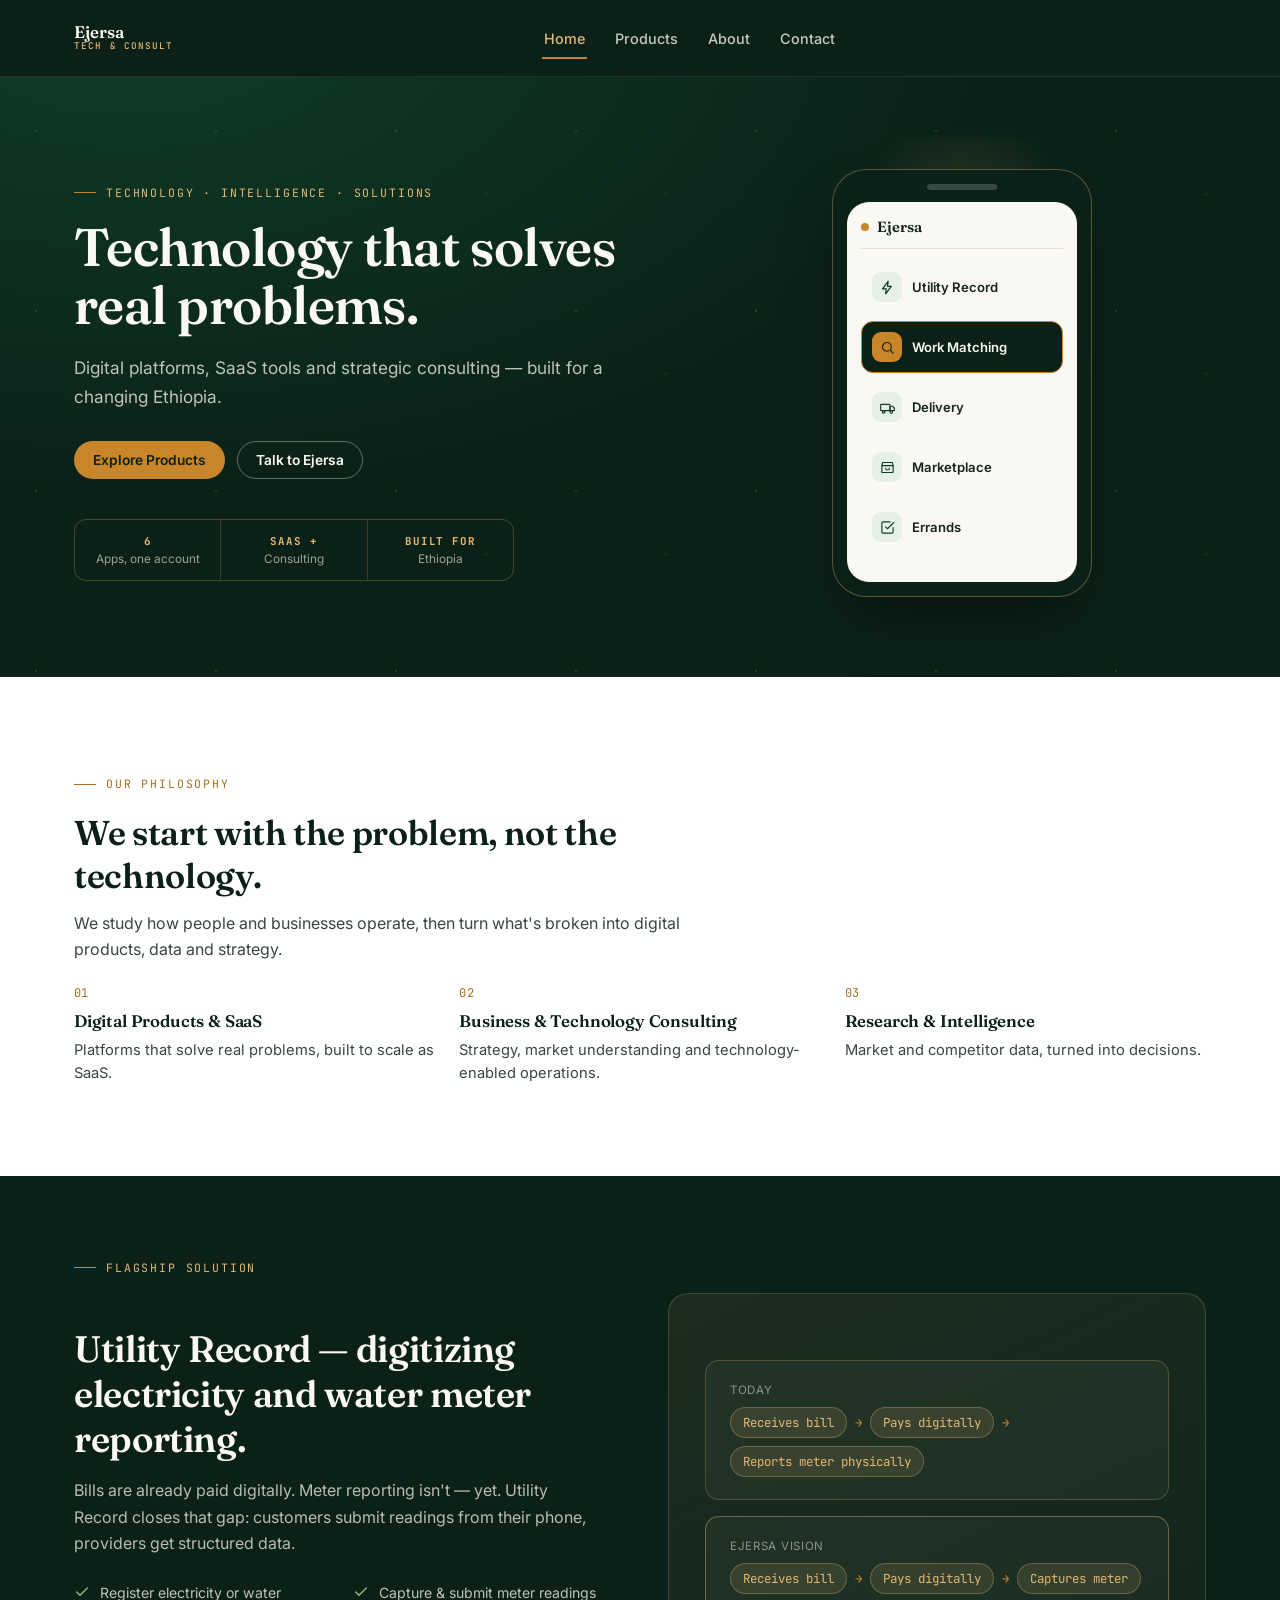
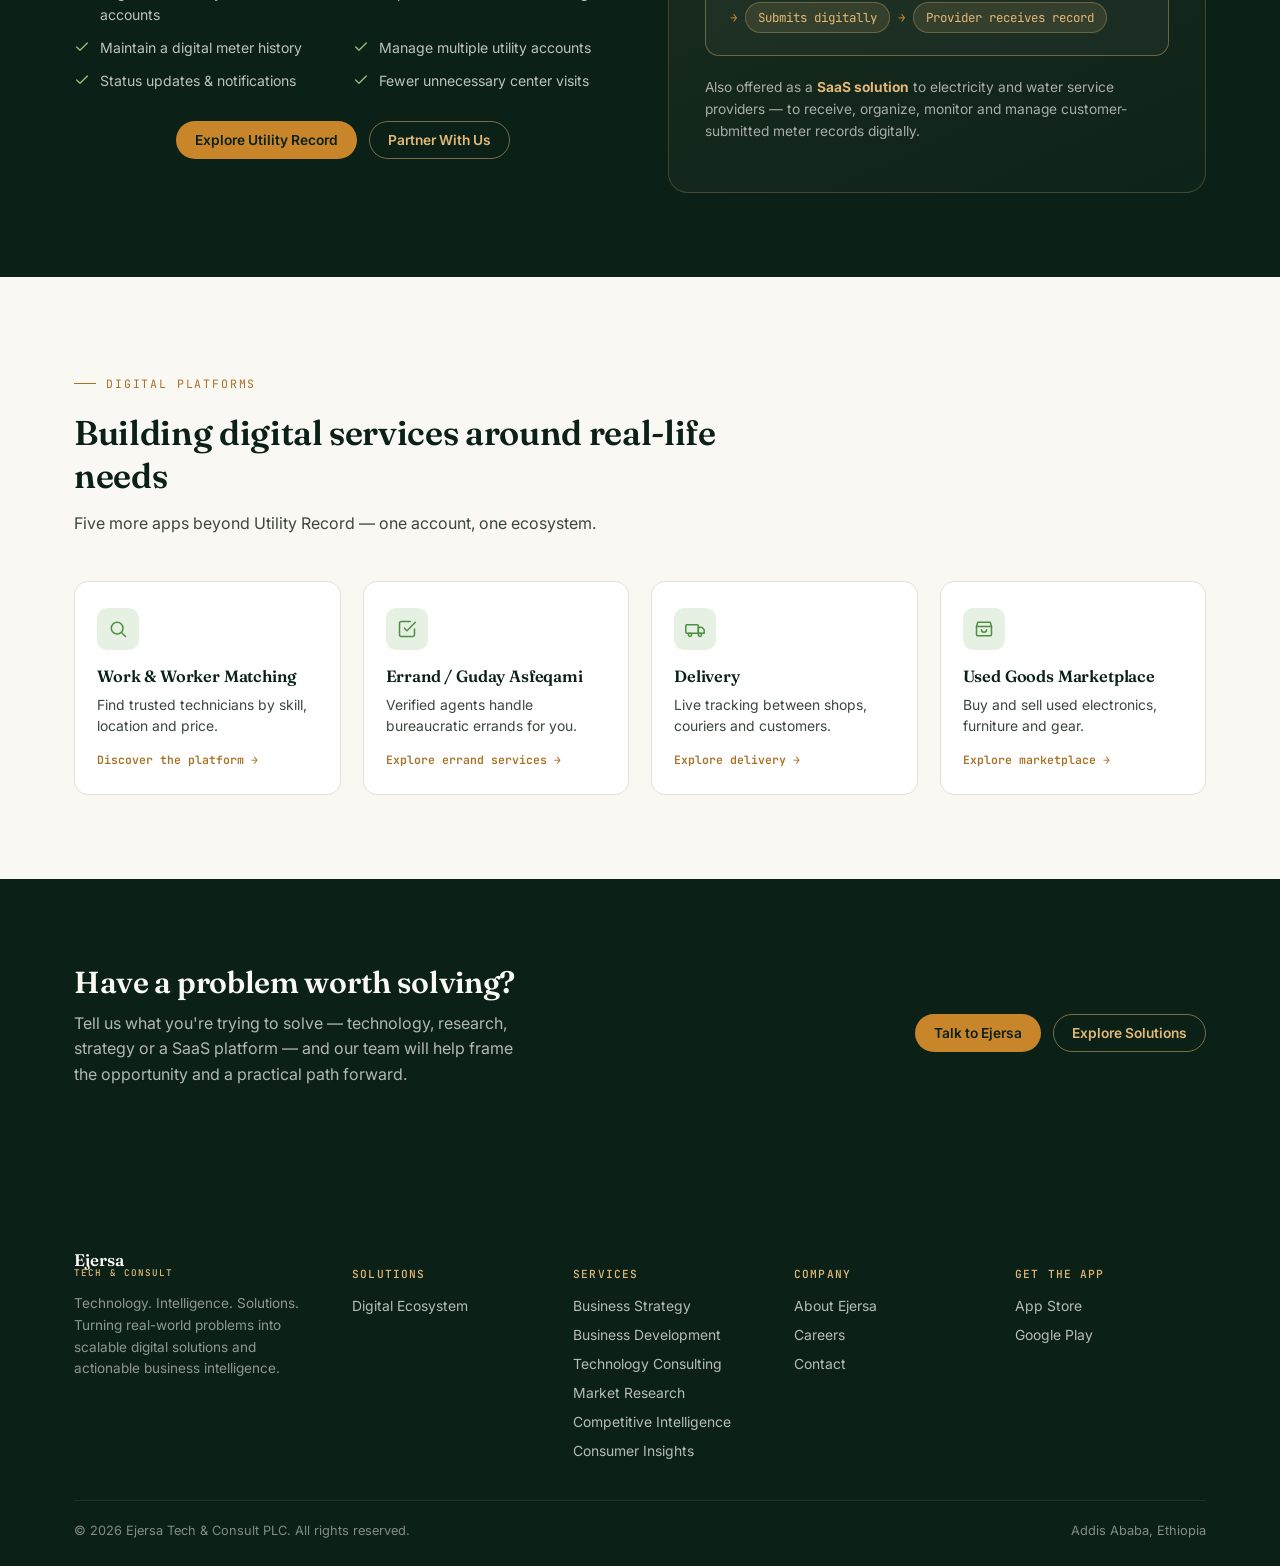
==== commit a9f78a9f: "update and upgrade" ====
--- a/index.html
+++ b/index.html
@@ -370,9 +370,133 @@
         .hero-grid {
             position: relative;
             z-index: 1;
-            text-align: center;
-            max-width: 800px;
-            margin: 0 auto;
+            display: grid;
+            grid-template-columns: 1.1fr .9fr;
+            gap: 48px;
+            align-items: center;
+        }
+
+        /* phone mockup — hero visual */
+        .hero-phone {
+            display: flex;
+            justify-content: center;
+        }
+
+        .phone-mock {
+            position: relative;
+            width: 260px;
+        }
+
+        .phone-glow {
+            position: absolute;
+            inset: -30px;
+            background: radial-gradient(60% 60% at 50% 35%, rgba(227, 184, 118, .28), transparent 70%);
+            filter: blur(6px);
+            z-index: 0;
+        }
+
+        .phone-frame {
+            position: relative;
+            z-index: 1;
+            background: var(--forest-950);
+            border: 1px solid rgba(227, 184, 118, .35);
+            border-radius: 34px;
+            padding: 14px;
+            box-shadow: 0 30px 60px -20px rgba(0, 0, 0, .55);
+        }
+
+        .phone-notch {
+            width: 70px;
+            height: 6px;
+            border-radius: 999px;
+            background: rgba(250, 248, 242, .18);
+            margin: 0 auto 12px;
+        }
+
+        .phone-screen {
+            background: var(--cream-50);
+            border-radius: 22px;
+            padding: 16px 14px 20px;
+            min-height: 380px;
+        }
+
+        .phone-app-header {
+            display: flex;
+            align-items: center;
+            gap: 8px;
+            font-family: 'Fraunces', serif;
+            font-weight: 600;
+            font-size: .92rem;
+            color: var(--forest-950);
+            padding-bottom: 12px;
+            margin-bottom: 12px;
+            border-bottom: 1px solid var(--line);
+        }
+
+        .phone-app-header .dot {
+            width: 8px;
+            height: 8px;
+            border-radius: 50%;
+            background: var(--gold-500);
+            flex-shrink: 0;
+        }
+
+        .phone-service-list {
+            display: flex;
+            flex-direction: column;
+            gap: 8px;
+        }
+
+        .phone-service-item {
+            display: flex;
+            align-items: center;
+            gap: 10px;
+            padding: 10px 10px;
+            border-radius: 12px;
+            border: 1px solid transparent;
+            transition: background .3s ease, border-color .3s ease;
+        }
+
+        .phone-service-item .psi-ico {
+            width: 30px;
+            height: 30px;
+            border-radius: 9px;
+            background: var(--leaf-100);
+            display: flex;
+            align-items: center;
+            justify-content: center;
+            flex-shrink: 0;
+            transition: background .3s ease;
+        }
+
+        .phone-service-item .psi-ico svg {
+            width: 15px;
+            height: 15px;
+            stroke: var(--forest-800);
+            transition: stroke .3s ease;
+        }
+
+        .phone-service-item span {
+            font-size: .82rem;
+            font-weight: 600;
+            color: var(--ink-900);
+        }
+
+        .phone-service-item.active {
+            background: var(--forest-950);
+            border-color: var(--gold-500);
+        }
+
+        .phone-service-item.active .psi-ico {
+            background: var(--gold-500);
+        }
+
+        .phone-service-item.active .psi-ico svg {
+            stroke: var(--forest-950);
+        }
+
+        .phone-service-item.active span {
+            color: var(--cream-50);
         }
 
         .eyebrow {
@@ -1009,11 +1133,29 @@
 
             .hero-grid {
                 grid-template-columns: 1fr;
-            }
-
-            .hero-art {
-                max-width: 360px;
-                margin: 0 auto;
+                text-align: center;
+            }
+
+            .hero-actions {
+                justify-content: center !important;
+            }
+
+            .hero-tri {
+                margin-left: auto;
+                margin-right: auto;
+            }
+
+            .hero-phone {
+                order: -1;
+                margin-bottom: 8px;
+            }
+
+            .phone-mock {
+                width: 220px;
+            }
+
+            .phone-screen {
+                min-height: 320px;
             }
 
             .philosophy {
@@ -1132,10 +1274,73 @@
                 <div class="reveal">
                     <p class="eyebrow">Technology · Intelligence · Solutions</p>
                     <h1>Technology that solves real problems.</h1>
-                    <p class="hero-lede">Ejersa Tech &amp; Consult PLC combines technology, research, data and
-                        business thinking to develop digital platforms, SaaS solutions and strategic consulting for a
-                        changing Ethiopia — making services more accessible, businesses more competitive, and
-                        decisions more informed.</p>
+                    <p class="hero-lede">Digital platforms, SaaS tools and strategic consulting — built for a
+                        changing Ethiopia.</p>
+                    <div class="hero-actions" style="justify-content:flex-start;">
+                        <a href="solutions.html" class="btn btn-primary">Explore Products</a>
+                        <a href="contact.html" class="btn btn-ghost-on-dark">Talk to Ejersa</a>
+                    </div>
+                    <div class="hero-tri">
+                        <div><strong>6</strong><span>Apps, one account</span></div>
+                        <div><strong>SaaS +</strong><span>Consulting</span></div>
+                        <div><strong>Built for</strong><span>Ethiopia</span></div>
+                    </div>
+                </div>
+
+                <div class="hero-phone reveal">
+                    <div class="phone-mock">
+                        <div class="phone-glow"></div>
+                        <div class="phone-frame">
+                            <div class="phone-notch"></div>
+                            <div class="phone-screen">
+                                <div class="phone-app-header"><span class="dot"></span>Ejersa</div>
+                                <div class="phone-service-list" id="phoneServiceList">
+                                    <div class="phone-service-item active">
+                                        <span class="psi-ico"><svg viewBox="0 0 24 24" fill="none" stroke="currentColor"
+                                                stroke-width="2" stroke-linecap="round" stroke-linejoin="round">
+                                                <path d="M13 2 4 14h6l-1 8 9-12h-6l1-8Z" />
+                                            </svg></span>
+                                        <span>Utility Record</span>
+                                    </div>
+                                    <div class="phone-service-item">
+                                        <span class="psi-ico"><svg viewBox="0 0 24 24" fill="none" stroke="currentColor"
+                                                stroke-width="1.8" stroke-linecap="round" stroke-linejoin="round">
+                                                <circle cx="11" cy="11" r="7" />
+                                                <path d="M21 21l-4.3-4.3" />
+                                            </svg></span>
+                                        <span>Work Matching</span>
+                                    </div>
+                                    <div class="phone-service-item">
+                                        <span class="psi-ico"><svg viewBox="0 0 24 24" fill="none" stroke="currentColor"
+                                                stroke-width="1.8" stroke-linecap="round" stroke-linejoin="round">
+                                                <rect x="1" y="7" width="15" height="10" rx="1" />
+                                                <path d="M16 10h4l3 3v4h-7z" />
+                                                <circle cx="6" cy="19" r="2" />
+                                                <circle cx="18" cy="19" r="2" />
+                                            </svg></span>
+                                        <span>Delivery</span>
+                                    </div>
+                                    <div class="phone-service-item">
+                                        <span class="psi-ico"><svg viewBox="0 0 24 24" fill="none" stroke="currentColor"
+                                                stroke-width="1.8" stroke-linecap="round" stroke-linejoin="round">
+                                                <path d="M3 9l1.5-5h15L21 9" />
+                                                <path d="M3 9h18v10a1 1 0 0 1-1 1H4a1 1 0 0 1-1-1V9z" />
+                                                <path d="M9 13a3 3 0 0 0 6 0" />
+                                            </svg></span>
+                                        <span>Marketplace</span>
+                                    </div>
+                                    <div class="phone-service-item">
+                                        <span class="psi-ico"><svg viewBox="0 0 24 24" fill="none" stroke="currentColor"
+                                                stroke-width="1.8" stroke-linecap="round" stroke-linejoin="round">
+                                                <path d="M9 11l3 3L22 4" />
+                                                <path d="M21 12v7a2 2 0 0 1-2 2H5a2 2 0 0 1-2-2V5a2 2 0 0 1 2-2h11" />
+                                            </svg></span>
+                                        <span>Errands</span>
+                                    </div>
+                                </div>
+                            </div>
+                        </div>
+                    </div>
                 </div>
             </div>
         </section>
@@ -1146,48 +1351,25 @@
                 <div class="section-head reveal">
                     <p class="eyebrow">Our philosophy</p>
                     <h2>We start with the problem, not the technology.</h2>
-                    <p>We study how people, businesses and institutions currently operate, identify inefficiencies and
-                        unmet needs, and transform those opportunities into digital products, data-driven solutions
-                        and business strategies.</p>
+                    <p>We study how people and businesses operate, then turn what's broken into digital products,
+                        data and strategy.</p>
                 </div>
                 <div class="philosophy">
                     <div class="phil-card reveal">
                         <div class="phil-num mono">01</div>
                         <h3>Digital Products &amp; SaaS</h3>
-                        <p>Technology platforms that solve practical operational and customer problems, built to be
-                            offered to organizations as scalable SaaS solutions.</p>
+                        <p>Platforms that solve real problems, built to scale as SaaS.</p>
                     </div>
                     <div class="phil-card reveal">
                         <div class="phil-num mono">02</div>
                         <h3>Business &amp; Technology Consulting</h3>
-                        <p>We help organizations understand markets, design strategies, develop businesses and
-                            improve technology-enabled operations.</p>
+                        <p>Strategy, market understanding and technology-enabled operations.</p>
                     </div>
                     <div class="phil-card reveal">
                         <div class="phil-num mono">03</div>
                         <h3>Research &amp; Intelligence</h3>
-                        <p>We transform market, consumer, competitor and industry data into insights that support
-                            better strategic decisions.</p>
+                        <p>Market and competitor data, turned into decisions.</p>
                     </div>
-                </div>
-            </div>
-        </section>
-
-        <!-- 2.5 PARTNERS -->
-        <section class="band-white">
-            <div class="wrap">
-                <div class="section-head center reveal">
-                    <h2 class="trusted-by-heading">Trusted by leading organizations</h2>
-                </div>
-                <div class="partner-logo-grid reveal">
-                    <div class="partner-logo-item"><img src="https://placehold.co/200x100/f0f0f0/6d7a71?text=EEU"
-                            alt="Ethiopian Electric Utility Logo"></div>
-                    <div class="partner-logo-item"><img
-                            src="https://placehold.co/200x100/f0f0f0/6d7a71?text=Ministry+of+Water+%26+Energy"
-                            alt="Ministry of Water and Energy Logo"></div>
-                    <div class="partner-logo-item"><img
-                            src="https://placehold.co/200x100/f0f0f0/6d7a71?text=Addis+Ababa+Water"
-                            alt="Addis Ababa Water Office Logo"></div>
                 </div>
             </div>
         </section>
@@ -1199,11 +1381,8 @@
                 <div class="flagship-grid">
                     <div class="reveal">
                         <h2>Utility Record — digitizing electricity and water meter reporting.</h2>
-                        <p>Customers can already pay electricity and water bills digitally through banks and mobile
-                            money — but meter reading and reporting often still requires a physical process. Utility
-                            Record closes that gap, letting customers register accounts, capture and submit meter
-                            readings, and keep a digital history — while providers receive structured, monitorable
-                            data.</p>
+                        <p>Bills are already paid digitally. Meter reporting isn't — yet. Utility Record closes that
+                            gap: customers submit readings from their phone, providers get structured data.</p>
 
                         <div class="flagship-feat">
                             <ul>
@@ -1275,8 +1454,7 @@
                 <div class="section-head reveal">
                     <p class="eyebrow">Digital platforms</p>
                     <h2>Building digital services around real-life needs</h2>
-                    <p>Beyond Utility Record, Ejersa develops and operates technology platforms designed to address
-                        everyday service, employment, mobility and marketplace challenges.</p>
+                    <p>Five more apps beyond Utility Record — one account, one ecosystem.</p>
                 </div>
                 <div class="platform-grid">
                     <div class="platform-card reveal">
@@ -1286,8 +1464,7 @@
                                 <path d="M21 21l-4.3-4.3" />
                             </svg></div>
                         <h3>Work &amp; Worker Matching</h3>
-                        <p>A marketplace connecting customers with technicians, tradespeople and service providers,
-                            matched by skill, location, availability and price.</p>
+                        <p>Find trusted technicians by skill, location and price.</p>
                         <span class="platform-tag">Discover the platform →</span>
                     </div>
                     <div class="platform-card reveal">
@@ -1297,8 +1474,7 @@
                                 <path d="M21 12v7a2 2 0 0 1-2 2H5a2 2 0 0 1-2-2V5a2 2 0 0 1 2-2h11" />
                             </svg></div>
                         <h3>Errand / Guday Asfeqami</h3>
-                        <p>An agency model connecting customers with verified agents who handle eligible bureaucratic
-                            and administrative errands on their behalf.</p>
+                        <p>Verified agents handle bureaucratic errands for you.</p>
                         <span class="platform-tag">Explore errand services →</span>
                     </div>
                     <div class="platform-card reveal">
@@ -1310,8 +1486,7 @@
                                 <circle cx="18" cy="19" r="2" />
                             </svg></div>
                         <h3>Delivery</h3>
-                        <p>Connects customers, businesses and delivery agents through location-based matching, live
-                            status tracking and delivery history.</p>
+                        <p>Live tracking between shops, couriers and customers.</p>
                         <span class="platform-tag">Explore delivery →</span>
                     </div>
                     <div class="platform-card reveal">
@@ -1322,239 +1497,9 @@
                                 <path d="M9 13a3 3 0 0 0 6 0" />
                             </svg></div>
                         <h3>Used Goods Marketplace</h3>
-                        <p>A digital marketplace for people to list, discover, buy and sell used products — from
-                            electronics to furniture to business equipment.</p>
+                        <p>Buy and sell used electronics, furniture and gear.</p>
                         <span class="platform-tag">Explore marketplace →</span>
                     </div>
-                </div>
-            </div>
-        </section>
-
-        <!-- 5. CONSULTING / RESEARCH -->
-        <section class="band-white">
-            <div class="wrap">
-                <div class="section-head reveal">
-                    <p class="eyebrow">Strategy. Research. Technology.</p>
-                    <h2>Strategy Built on Evidence</h2>
-                    <p>Technology alone does not solve business problems. Ejersa combines market understanding, business
-                        analysis, technology and data to help organizations make better decisions and execute practical
-                        strategies.</p>
-                </div>
-
-                <div class="consult-grid">
-                    <div class="consult-card reveal" style="--card-accent:var(--leaf-500);">
-                        <h3>Business Strategy</h3>
-                        <p>We help organizations understand where they are, where the market is moving and where they
-                            should compete.</p>
-                        <ul>
-                            <li>Business strategy</li>
-                            <li>Corporate strategy</li>
-                            <li>Growth strategy</li>
-                            <li>Market entry strategy</li>
-                            <li>Competitive strategy</li>
-                            <li>Business model development</li>
-                            <li>Strategic planning</li>
-                            <li>Opportunity assessment</li>
-                        </ul>
-                    </div>
-                    <div class="consult-card reveal" style="--card-accent:var(--gold-500);">
-                        <h3>Business Development</h3>
-                        <p>We help organizations identify and develop opportunities for sustainable growth.</p>
-                        <ul>
-                            <li>Business opportunity identification</li>
-                            <li>Partnership development</li>
-                            <li>Market expansion</li>
-                            <li>Product opportunity assessment</li>
-                            <li>Business model design</li>
-                            <li>Go-to-market strategy</li>
-                            <li>Partnership strategy</li>
-                            <li>Revenue model development</li>
-                        </ul>
-                    </div>
-                    <div class="consult-card reveal" style="--card-accent:var(--forest-600);">
-                        <h3>Technology Consulting</h3>
-                        <p>We connect business requirements with practical technology solutions.</p>
-                        <ul>
-                            <li>Digital transformation assessment</li>
-                            <li>Digital product strategy</li>
-                            <li>SaaS business models</li>
-                            <li>Technology-enabled business design</li>
-                            <li>Digital customer journey analysis</li>
-                            <li>Process digitization</li>
-                            <li>Technology opportunity assessment</li>
-                            <li>Digital channel strategy</li>
-                        </ul>
-                    </div>
-                </div>
-                <div class="hero-actions" style="margin-top:36px;">
-                    <a href="contact.html" class="btn btn-ghost-dark">Talk to Ejersa about Consulting</a>
-                    <a href="consulting.html" class="btn btn-primary">Learn More About Consulting</a>
-                </div>
-            </div>
-        </section>
-
-
-        <section class="band-paper">
-            <div class="wrap">
-                <div class="section-head reveal">
-                    <p class="eyebrow">Intelligence. Data. Insights.</p>
-                    <h2>Intelligence for Better Decisions</h2>
-                    <p>Businesses operate in environments shaped by competitors, customers, technology, regulation and
-                        rapidly changing markets. Ejersa provides research and intelligence services that transform
-                        information into decision-support insights.</p>
-                </div>
-
-                <div class="consult-grid" style="grid-template-columns: repeat(3, 1fr);">
-                    <div class="consult-card reveal" style="--card-accent:var(--leaf-500);">
-                        <h3>Market Research</h3>
-                        <p>Understand your market before making major decisions. We study market size, customer needs,
-                            trends, and growth opportunities.</p>
-                    </div>
-                    <div class="consult-card reveal" style="--card-accent:var(--gold-500);">
-                        <h3>Competitive Intelligence</h3>
-                        <p>Know the market, understand competitors, and anticipate change by analyzing strategies,
-                            products, pricing, and positioning.</p>
-                    </div>
-                    <div class="consult-card reveal" style="--card-accent:var(--forest-600);">
-                        <h3>Consumer &amp; Customer Insights</h3>
-                        <p>Understand what customers do—and why. We research preferences, behaviors, satisfaction, pain
-                            points, and brand perception.</p>
-                    </div>
-                </div>
-                <div class="hero-actions" style="margin-top:36px;">
-                    <a href="insights.html" class="btn btn-ghost-dark">Explore Insights &amp; Publications</a>
-                    <a href="contact.html" class="btn btn-primary">Discuss Your Research Needs</a>
-                </div>
-            </div>
-        </section>
-
-        <!-- 6. HOW WE WORK -->
-        <section class="band-paper">
-            <div class="wrap">
-                <div class="section-head reveal">
-                    <p class="eyebrow">How we work</p>
-                    <h2>Discover → Frame → Research → Design → Build → Deploy → Measure</h2>
-                    <p>We believe the strongest solutions begin with understanding the problem.</p>
-                </div>
-                <div class="steps">
-                    <div class="step reveal">
-                        <div class="step-num">01 — Discover</div>
-                        <p>Understand the environment, customer, organization and problem.</p>
-                    </div>
-                    <div class="step reveal">
-                        <div class="step-num">02 — Frame</div>
-                        <p>Define the real problem and identify its root causes.</p>
-                    </div>
-                    <div class="step reveal">
-                        <div class="step-num">03 — Research</div>
-                        <p>Collect market, customer, competitor and operational evidence.</p>
-                    </div>
-                    <div class="step reveal">
-                        <div class="step-num">04 — Design</div>
-                        <p>Develop the business model, service design or technology solution.</p>
-                    </div>
-                    <div class="step reveal">
-                        <div class="step-num">05 — Build</div>
-                        <p>Develop and test practical digital products and platforms.</p>
-                    </div>
-                    <div class="step reveal">
-                        <div class="step-num">06 — Deploy</div>
-                        <p>Launch solutions and support adoption.</p>
-                    </div>
-                    <div class="step reveal">
-                        <div class="step-num">07 — Measure</div>
-                        <p>Monitor performance, learn from data and continuously improve.</p>
-                    </div>
-                </div>
-            </div>
-        </section>
-
-        <!-- 7. WHY EJERSA -->
-        <section class="band-white">
-            <div class="wrap">
-                <div class="section-head reveal">
-                    <p class="eyebrow">Why Ejersa</p>
-                    <h2>Technology with business understanding</h2>
-                    <p>We do not build technology simply because technology is available. We build it because there
-                        is a problem worth solving.</p>
-                </div>
-                <div class="why-grid">
-                    <div class="why-card reveal">
-                        <h3>Problem First</h3>
-                        <p>We start by understanding the actual problem.</p>
-                    </div>
-                    <div class="why-card reveal">
-                        <h3>Business + Technology</h3>
-                        <p>We combine business thinking with technology development.</p>
-                    </div>
-                    <div class="why-card reveal">
-                        <h3>Data Driven</h3>
-                        <p>We use research and data to support decisions.</p>
-                    </div>
-                    <div class="why-card reveal">
-                        <h3>Local Understanding</h3>
-                        <p>We design with the realities of the Ethiopian market in mind.</p>
-                    </div>
-                    <div class="why-card reveal">
-                        <h3>Scalable Thinking</h3>
-                        <p>Solutions designed to grow from individual users to institutions and cities.</p>
-                    </div>
-                    <div class="why-card reveal">
-                        <h3>Continuous Improvement</h3>
-                        <p>We treat products and strategies as systems that improve through learning.</p>
-                    </div>
-                </div>
-            </div>
-        </section>
-
-        <!-- 8. INSIGHTS -->
-        <section class="band-paper">
-            <div class="wrap">
-                <div class="section-head reveal">
-                    <p class="eyebrow">From Insights</p>
-                    <h2>Research. Intelligence. Analysis. Perspective.</h2>
-                </div>
-                <div class="blog-grid">
-                    <article class="blog-card reveal">
-                        <div class="blog-thumb"><svg viewBox="0 0 24 24" fill="none" stroke="currentColor"
-                                stroke-width="1.8" stroke-linecap="round" stroke-linejoin="round">
-                                <path d="M3 3v18h18" />
-                                <path d="M7 15l4-5 3 3 5-7" />
-                            </svg></div>
-                        <div class="blog-body">
-                            <p class="blog-meta mono">TECHNOLOGY · 6 MIN</p>
-                            <h3>Digital Utility Services in Ethiopia</h3>
-                            <p>How digital meter reporting can improve the customer utility journey.</p>
-                            <a href="insights.html" class="blog-readmore">Read the post →</a>
-                        </div>
-                    </article>
-                    <article class="blog-card reveal">
-                        <div class="blog-thumb"><svg viewBox="0 0 24 24" fill="none" stroke="currentColor"
-                                stroke-width="1.8" stroke-linecap="round" stroke-linejoin="round">
-                                <circle cx="11" cy="11" r="7" />
-                                <path d="M21 21l-4.3-4.3" />
-                            </svg></div>
-                        <div class="blog-body">
-                            <p class="blog-meta mono">MARKET INTELLIGENCE · 5 MIN</p>
-                            <h3>Workforce Platforms and the Future of Service Matching</h3>
-                            <p>How technology can connect skills, workers and customers more efficiently.</p>
-                            <a href="insights.html" class="blog-readmore">Read the post →</a>
-                        </div>
-                    </article>
-                    <article class="blog-card reveal">
-                        <div class="blog-thumb"><svg viewBox="0 0 24 24" fill="none" stroke="currentColor"
-                                stroke-width="1.8" stroke-linecap="round" stroke-linejoin="round">
-                                <path d="M12 2l9 5-9 5-9-5 9-5z" />
-                                <path d="M3 12l9 5 9-5" />
-                                <path d="M3 17l9 5 9-5" />
-                            </svg></div>
-                        <div class="blog-body">
-                            <p class="blog-meta mono">BUSINESS STRATEGY · 4 MIN</p>
-                            <h3>From Market Data to Strategic Decisions</h3>
-                            <p>Building an intelligence-driven approach to business strategy.</p>
-                            <a href="insights.html" class="blog-readmore">Read the post →</a>
-                        </div>
-                    </article>
                 </div>
             </div>
         </section>
@@ -1638,6 +1583,18 @@
 
     <script src="js/main.js"></script>
     <script>
+        // Hero phone mockup: auto-rotate which service is highlighted.
+        (function () {
+            var items = document.querySelectorAll('#phoneServiceList .phone-service-item');
+            if (!items.length) return;
+            var i = 0;
+            setInterval(function () {
+                items[i].classList.remove('active');
+                i = (i + 1) % items.length;
+                items[i].classList.add('active');
+            }, 2200);
+        })();
+
         // Services dropdown: open ONLY on click of "Services", not on hover.
         (function () {
             document.querySelectorAll('.has-dropdown').forEach(function (item) {
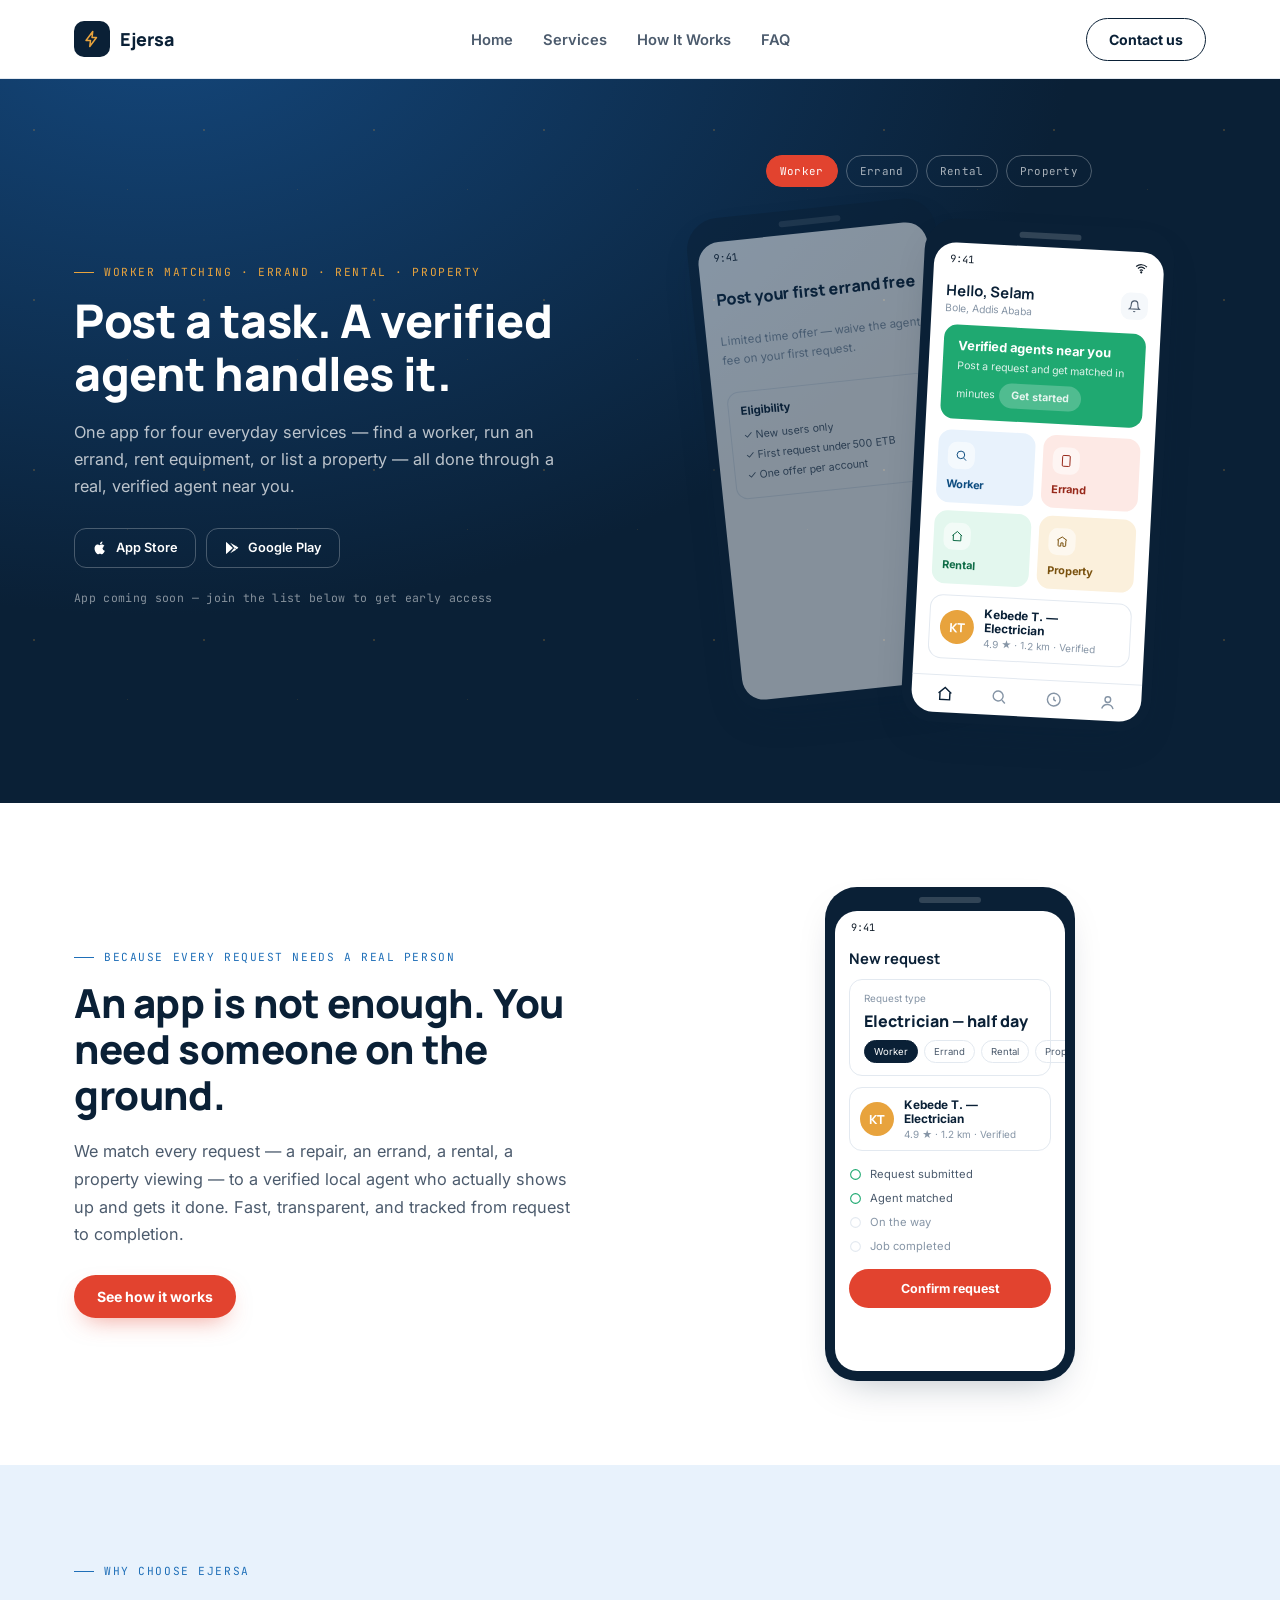
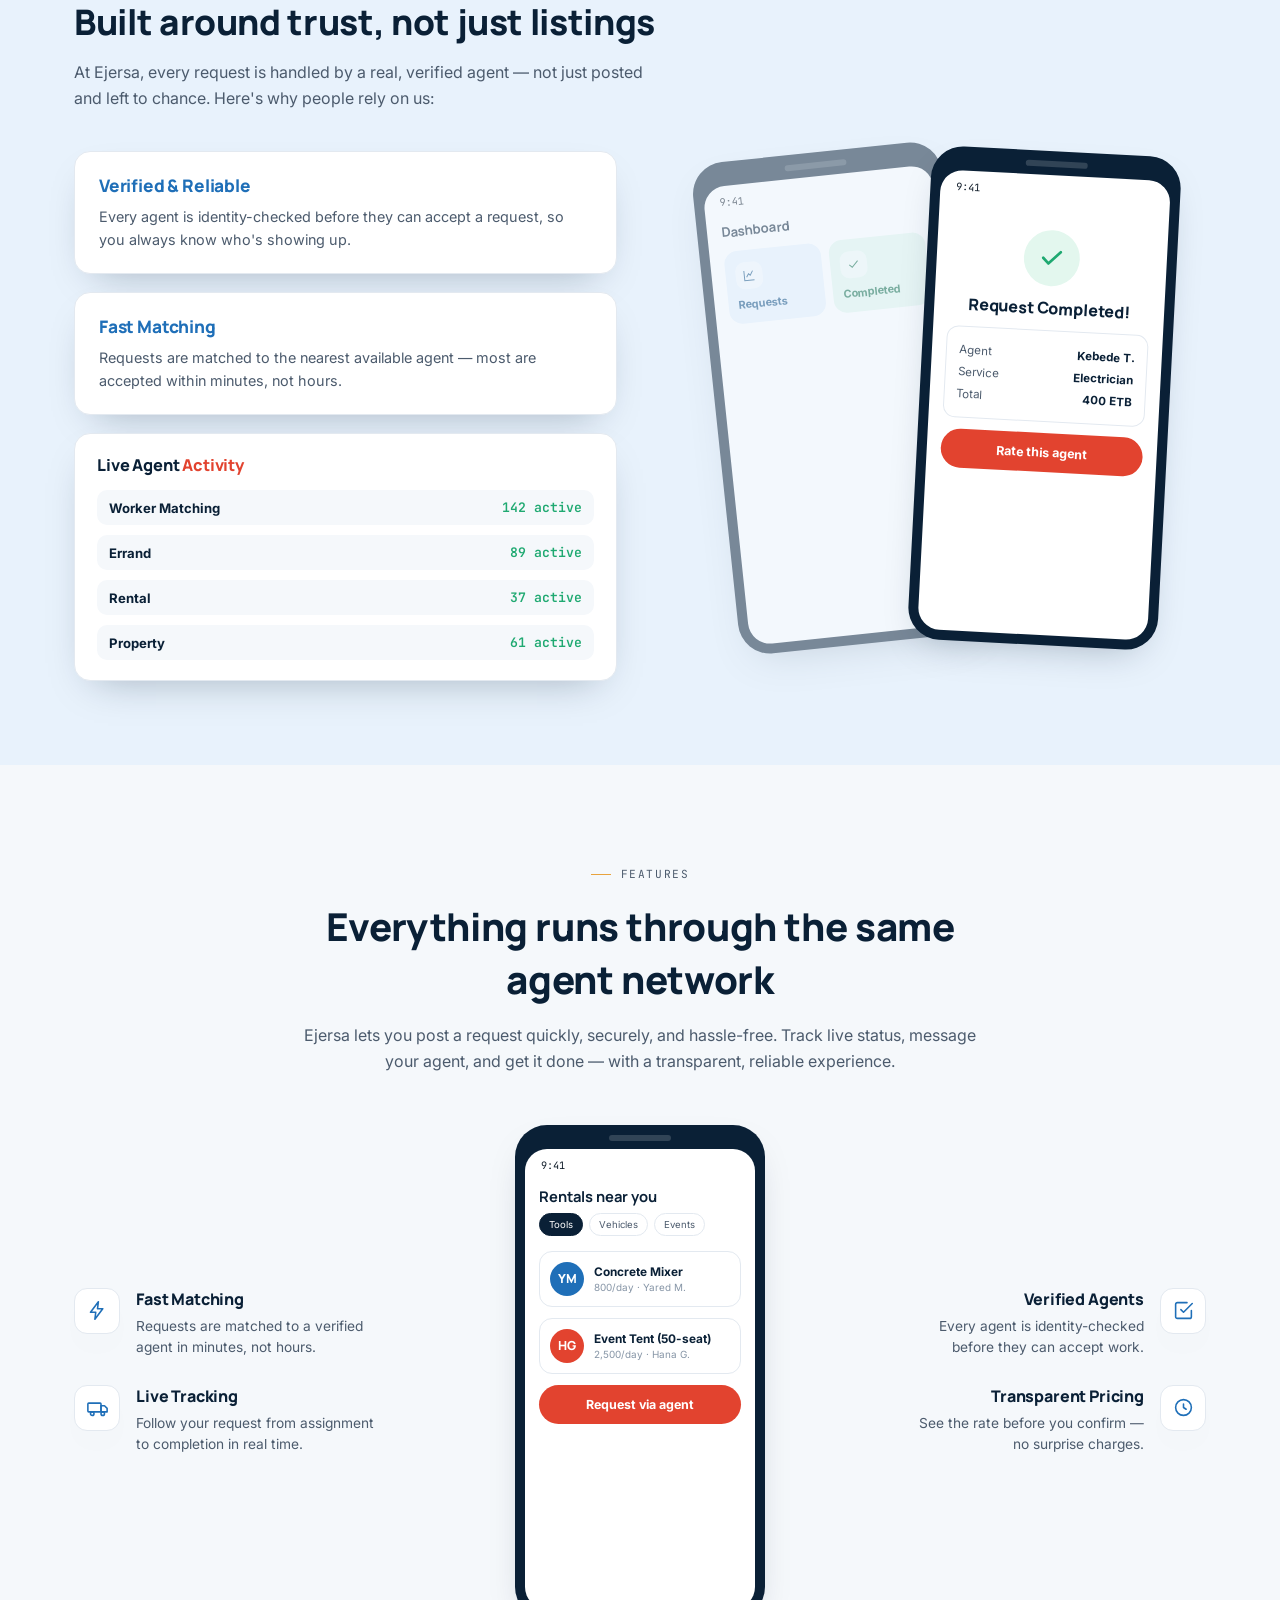
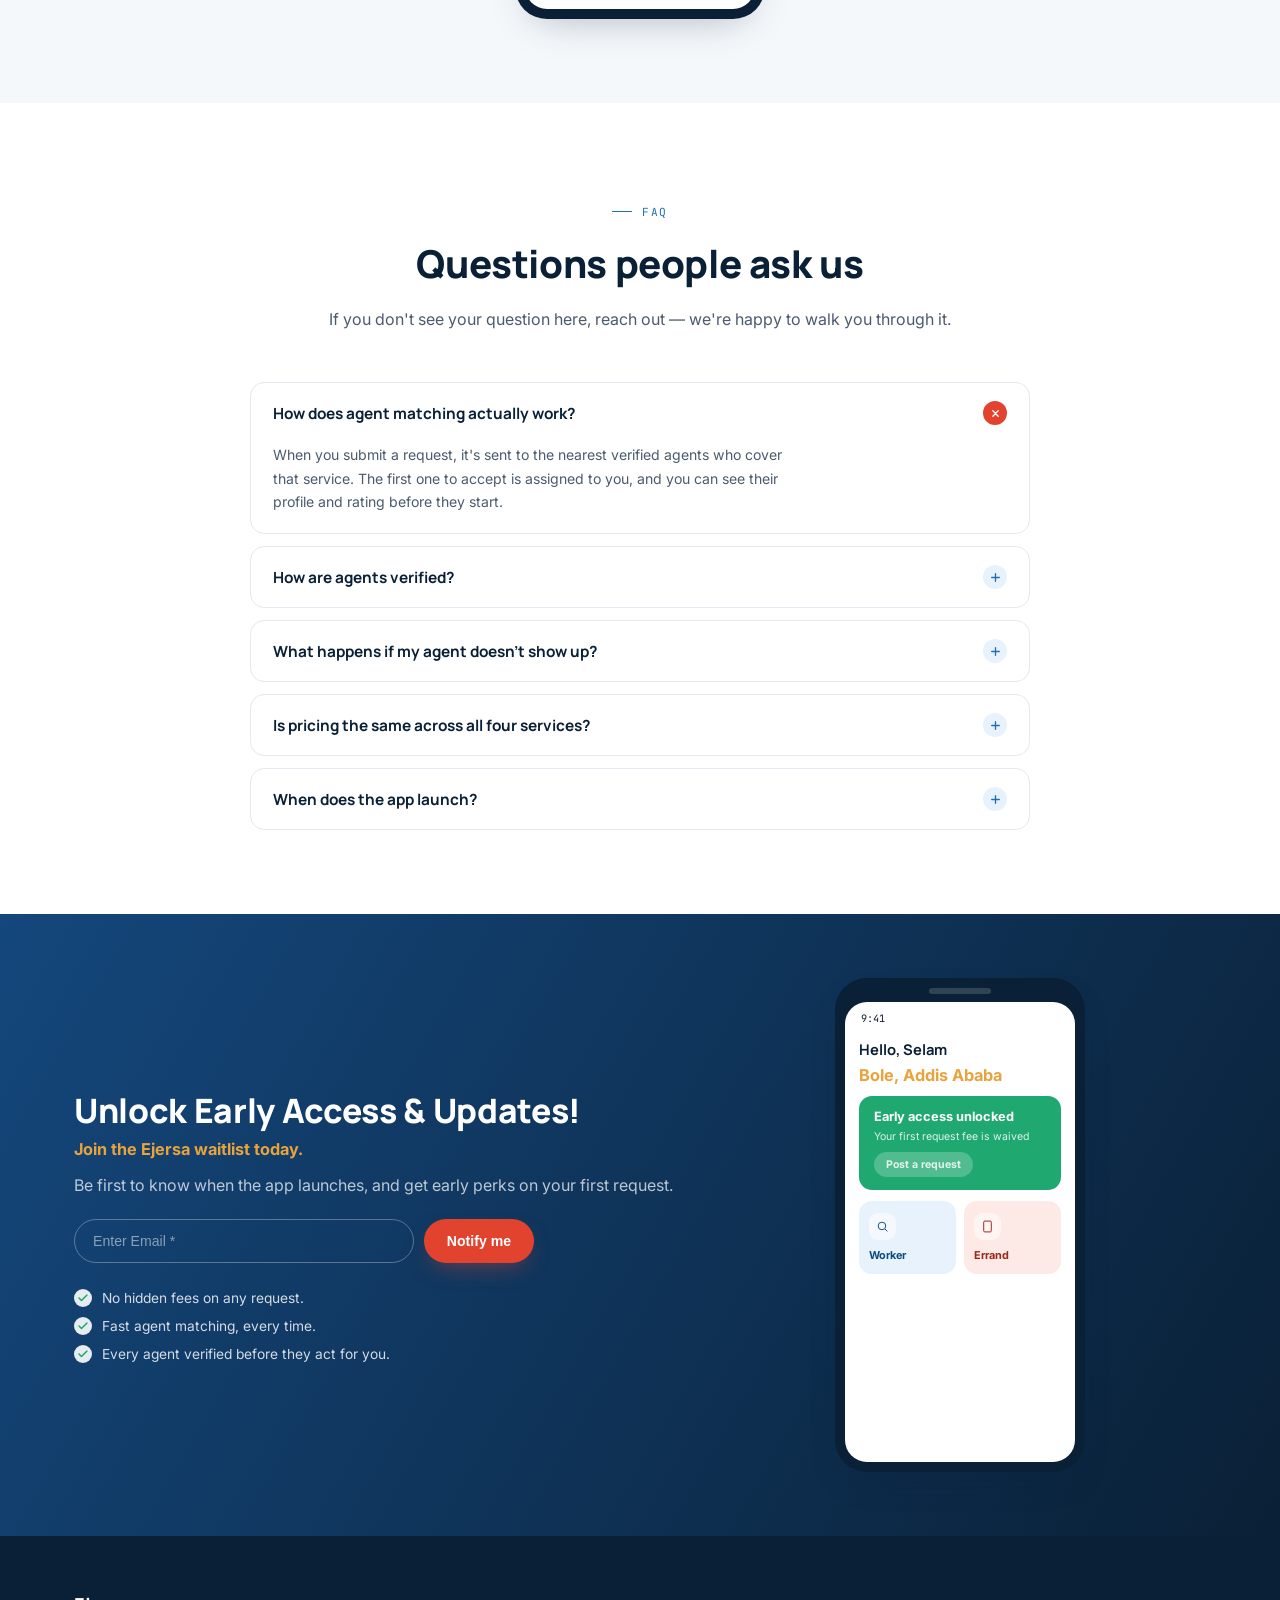
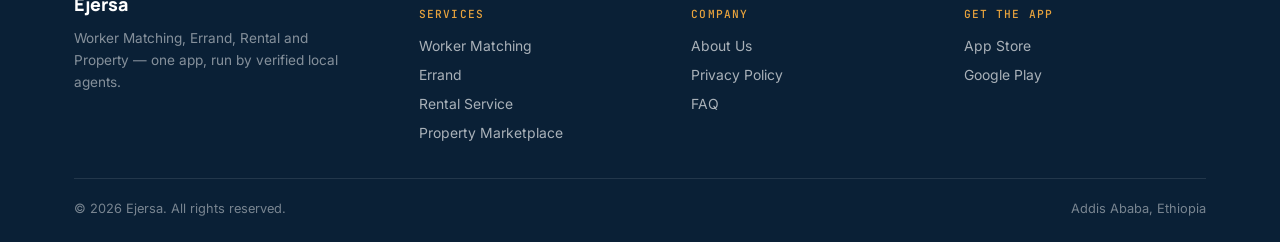
==== commit 2816256b: "Update" ====
--- a/index.html
+++ b/index.html
@@ -4,43 +4,36 @@
 <head>
     <meta charset="UTF-8" />
     <meta name="viewport" content="width=device-width, initial-scale=1.0" />
-    <title>Ejersa Tech &amp; Consult PLC — Technology. Intelligence. Solutions.</title>
+    <title>Ejersa App — Post a Task, a Verified Agent Handles It</title>
     <meta name="description"
-        content="Ejersa Tech & Consult PLC develops digital platforms, SaaS solutions, market intelligence and strategic consulting that turn everyday problems into scalable solutions." />
-    <meta property="og:type" content="website" />
-    <meta property="og:title" content="Ejersa Tech & Consult PLC — Technology. Intelligence. Solutions." />
-    <meta property="og:description"
-        content="Digital platforms, SaaS solutions, market intelligence and strategic business solutions for a changing Ethiopia." />
-    <meta property="og:site_name" content="Ejersa Tech & Consult PLC" />
-    <meta name="twitter:card" content="summary" />
-    <meta name="theme-color" content="#0b2118" />
-    <link rel="canonical" href="https://ejersatech.et/" />
-    <link rel="icon" href="assets/logo/ejersa-logo.png" />
-    <link rel="apple-touch-icon" href="assets/logo/ejersa-logo.png" />
+        content="Worker Matching, Errand, Rental and Property — one app, run by verified local agents. Post a request and get matched in minutes." />
     <link rel="preconnect" href="https://fonts.googleapis.com" />
     <link rel="preconnect" href="https://fonts.gstatic.com" crossorigin />
     <link
-        href="https://fonts.googleapis.com/css2?family=Fraunces:opsz,wght@9..144,400;9..144,500;9..144,600;9..144,700&family=Inter:wght@400;500;600;700&family=JetBrains+Mono:wght@400;500&display=swap"
+        href="https://fonts.googleapis.com/css2?family=Manrope:wght@500;600;700;800&family=Inter:wght@400;500;600;700&family=JetBrains+Mono:wght@400;500&display=swap"
         rel="stylesheet" />
     <style>
         :root {
-            --forest-950: #0b2118;
-            --forest-800: #0f3d28;
-            --forest-600: #1c5c3a;
-            --leaf-500: #4d8f42;
-            --leaf-300: #8fbf7a;
-            --leaf-100: #e7f1e3;
-            --gold-600: #a86f22;
-            --gold-500: #c9852a;
-            --gold-300: #e3b876;
-            --cream-50: #faf8f2;
+            --navy-950: #0a2036;
+            --navy-800: #0f3358;
+            --navy-700: #14477c;
+            --blue-600: #1f6fb8;
+            --blue-400: #58a5e6;
+            --blue-100: #e8f2fc;
+            --orange-500: #e2432f;
+            --orange-400: #f0704f;
+            --orange-100: #fde9e5;
+            --green-500: #1fa971;
+            --green-100: #e3f7ee;
+            --amber-500: #e8a33d;
+            --cream-50: #f5f8fb;
             --paper: #ffffff;
-            --ink-900: #16241c;
-            --ink-700: #3a463e;
-            --ink-faint: #6d7a71;
-            --line: #e4e0d3;
-            --radius: 14px;
-            --shadow: 0 10px 30px -18px rgba(11, 33, 24, .35);
+            --ink-900: #0f1b28;
+            --ink-700: #4c5b6d;
+            --ink-faint: #8695a6;
+            --line: #e3e9f0;
+            --radius: 16px;
+            --shadow: 0 16px 40px -20px rgba(10, 32, 54, .35);
         }
 
         * {
@@ -53,7 +46,7 @@
 
         body {
             margin: 0;
-            background: var(--cream-50);
+            background: var(--paper);
             color: var(--ink-900);
             font-family: 'Inter', system-ui, sans-serif;
             -webkit-font-smoothing: antialiased;
@@ -62,17 +55,17 @@
         h1,
         h2,
         h3,
-        .font-display {
-            font-family: 'Fraunces', serif;
-            font-weight: 600;
+        .disp {
+            font-family: 'Manrope', sans-serif;
+            font-weight: 800;
             letter-spacing: -.01em;
-            color: var(--forest-950);
+            color: var(--navy-950);
             margin: 0;
         }
 
         .mono {
             font-family: 'JetBrains Mono', monospace;
-            letter-spacing: .02em;
+            letter-spacing: .03em;
         }
 
         a {
@@ -80,8 +73,8 @@
             text-decoration: none;
         }
 
-        img {
-            max-width: 100%;
+        img,
+        svg {
             display: block;
         }
 
@@ -92,7 +85,7 @@
         }
 
         :focus-visible {
-            outline: 2px solid var(--gold-500);
+            outline: 2px solid var(--orange-500);
             outline-offset: 3px;
         }
 
@@ -112,15 +105,15 @@
             position: sticky;
             top: 0;
             z-index: 40;
-            background: var(--forest-950);
-            border-bottom: 1px solid rgba(255, 255, 255, .08);
+            background: var(--paper);
+            border-bottom: 1px solid var(--line);
         }
 
         .nav {
             display: flex;
             align-items: center;
             justify-content: space-between;
-            height: 76px;
+            height: 78px;
             gap: 24px;
         }
 
@@ -128,208 +121,48 @@
             display: flex;
             align-items: center;
             gap: 10px;
-            color: var(--cream-50);
-            font-family: 'Fraunces', serif;
-            font-weight: 600;
-            font-size: 1.05rem;
-        }
-
-        .logo img {
-            height: 38px;
-            width: 38px;
-            object-fit: contain;
-            border-radius: 6px;
+        }
+
+        .logo-mark {
+            width: 36px;
+            height: 36px;
+            border-radius: 10px;
+            background: var(--navy-950);
+            display: flex;
+            align-items: center;
+            justify-content: center;
             flex-shrink: 0;
-            background: #fff;
-        }
-
-        .logo .logo-word {
-            display: flex;
-            flex-direction: column;
-            line-height: 1.05;
-        }
-
-        .logo .logo-word small {
-            font-family: 'JetBrains Mono', monospace;
-            font-size: .58rem;
-            letter-spacing: .12em;
-            color: var(--gold-300);
-            text-transform: uppercase;
-            font-weight: 500;
+        }
+
+        .logo-mark svg {
+            width: 18px;
+            height: 18px;
+            stroke: var(--amber-500);
+        }
+
+        .logo-name {
+            font-family: 'Manrope', sans-serif;
+            font-weight: 800;
+            font-size: 1.12rem;
+            color: var(--navy-950);
         }
 
         .nav-links {
             display: flex;
-            gap: 26px;
+            gap: 30px;
             list-style: none;
             margin: 0;
             padding: 0;
         }
 
         .nav-links a {
-            color: rgba(250, 248, 242, .78);
-            font-size: .9rem;
-            font-weight: 500;
-            padding: 6px 2px;
-            position: relative;
+            color: var(--ink-700);
+            font-size: .92rem;
+            font-weight: 600;
         }
 
         .nav-links a:hover {
-            color: var(--cream-50);
-        }
-
-        .nav-links a[aria-current="page"] {
-            color: var(--gold-300);
-        }
-
-        .nav-links a[aria-current="page"]::after {
-            content: "";
-            position: absolute;
-            left: 0;
-            right: 0;
-            bottom: -6px;
-            height: 2px;
-            background: var(--gold-500);
-        }
-
-        /* dropdown: click-to-open only (no hover) */
-        .has-dropdown {
-            position: relative;
-        }
-
-        .has-dropdown>a {
-            display: inline-flex;
-            align-items: center;
-            gap: 6px;
-            cursor: pointer;
-            background: none;
-            border: none;
-            font: inherit;
-        }
-
-        .has-dropdown>a::after {
-            content: "";
-            width: 7px;
-            height: 7px;
-            border-right: 1.5px solid currentColor;
-            border-bottom: 1.5px solid currentColor;
-            transform: translateY(-2px) rotate(45deg);
-            transition: transform .18s ease;
-            opacity: .7;
-        }
-
-        .has-dropdown.open>a::after {
-            transform: translateY(1px) rotate(225deg);
-        }
-
-        .dropdown {
-            list-style: none;
-            margin: 0;
-            padding: 10px 8px;
-            position: absolute;
-            top: calc(100% + 14px);
-            left: 50%;
-            transform: translateX(-50%) translateY(-6px);
-            min-width: 220px;
-            background: var(--forest-950);
-            border: 1px solid rgba(227, 184, 118, .25);
-            border-radius: 12px;
-            box-shadow: 0 18px 40px -14px rgba(0, 0, 0, .55);
-            display: block;
-            opacity: 0;
-            visibility: hidden;
-            pointer-events: none;
-            transition: opacity .16s ease, transform .16s ease, visibility .16s;
-            z-index: 50;
-        }
-
-        .has-dropdown.open .dropdown {
-            opacity: 1;
-            visibility: visible;
-            pointer-events: auto;
-            transform: translateX(-50%) translateY(0);
-        }
-
-        .dropdown li {
-            list-style: none;
-        }
-
-        .dropdown a {
-            display: block;
-            padding: 9px 12px;
-            border-radius: 8px;
-            font-size: .86rem;
-            white-space: nowrap;
-            color: rgba(250, 248, 242, .82);
-        }
-
-        .dropdown a:hover {
-            background: rgba(227, 184, 118, .1);
-            color: var(--gold-300);
-        }
-
-        .nav-cta {
-            display: flex;
-            align-items: center;
-            gap: 10px;
-        }
-
-        .btn {
-            display: inline-flex;
-            align-items: center;
-            gap: 8px;
-            padding: 10px 18px;
-            border-radius: 999px;
-            font-size: .86rem;
-            font-weight: 600;
-            border: 1px solid transparent;
-            transition: transform .15s ease, background .2s ease, color .2s ease, border-color .2s ease;
-            cursor: pointer;
-        }
-
-        .btn:hover {
-            transform: translateY(-1px);
-        }
-
-        .btn-ghost-on-dark {
-            color: var(--cream-50);
-            border-color: rgba(250, 248, 242, .35);
-        }
-
-        .btn-ghost-on-dark:hover {
-            border-color: var(--gold-300);
-            color: var(--gold-300);
-        }
-
-        .btn-gold,
-        .btn-primary {
-            background: var(--gold-500);
-            color: var(--forest-950);
-        }
-
-        .btn-gold:hover,
-        .btn-primary:hover {
-            background: var(--gold-300);
-        }
-
-        .btn-ghost-dark {
-            color: var(--forest-950);
-            border-color: var(--forest-950);
-        }
-
-        .btn-ghost-dark:hover {
-            background: var(--forest-950);
-            color: var(--cream-50);
-        }
-
-        .btn-outline {
-            border-color: rgba(227, 184, 118, .5);
-            color: var(--gold-300);
-        }
-
-        .btn-outline:hover {
-            border-color: var(--gold-300);
-            background: rgba(227, 184, 118, .08);
+            color: var(--navy-950);
         }
 
         .nav-toggle {
@@ -345,167 +178,403 @@
             width: 22px;
             height: 2px;
             margin: 4px 0;
+            background: var(--navy-950);
+        }
+
+        .btn {
+            display: inline-flex;
+            align-items: center;
+            gap: 8px;
+            padding: 12px 22px;
+            border-radius: 999px;
+            font-size: .88rem;
+            font-weight: 700;
+            border: 1px solid transparent;
+            transition: transform .15s ease, background .2s ease, box-shadow .2s ease;
+            cursor: pointer;
+        }
+
+        .btn:hover {
+            transform: translateY(-1px);
+        }
+
+        .btn-orange {
+            background: var(--orange-500);
+            color: #fff;
+            box-shadow: 0 10px 24px -10px rgba(226, 67, 47, .55);
+        }
+
+        .btn-orange:hover {
+            background: var(--orange-400);
+        }
+
+        .btn-outline-navy {
+            border-color: var(--navy-950);
+            color: var(--navy-950);
+        }
+
+        .btn-outline-navy:hover {
+            background: var(--navy-950);
+            color: #fff;
+        }
+
+        .btn-ghost-on-dark {
+            color: #fff;
+            border-color: rgba(255, 255, 255, .35);
+        }
+
+        .btn-ghost-on-dark:hover {
+            border-color: var(--amber-500);
+            color: var(--amber-500);
+        }
+
+        /* phone mockup */
+        .phone {
+            width: 250px;
+            flex-shrink: 0;
+        }
+
+        .phone.sm {
+            width: 210px;
+        }
+
+        .phone-frame {
+            background: var(--navy-950);
+            border-radius: 32px;
+            padding: 10px;
+            box-shadow: var(--shadow);
+        }
+
+        .phone-notch {
+            width: 62px;
+            height: 6px;
+            border-radius: 999px;
+            background: rgba(255, 255, 255, .16);
+            margin: 0 auto 8px;
+        }
+
+        .phone-screen {
+            background: var(--paper);
+            border-radius: 22px;
+            overflow: hidden;
+            min-height: 460px;
+            display: flex;
+            flex-direction: column;
+        }
+
+        .phone.sm .phone-screen {
+            min-height: 400px;
+        }
+
+        .status-row {
+            display: flex;
+            justify-content: space-between;
+            align-items: center;
+            padding: 10px 16px 2px;
+            font-family: 'JetBrains Mono', monospace;
+            font-size: .64rem;
+            color: var(--ink-900);
+        }
+
+        .status-icons {
+            display: flex;
+            gap: 4px;
+            align-items: center;
+        }
+
+        .status-icons svg {
+            width: 13px;
+            height: 13px;
+        }
+
+        .screen-body {
+            padding: 12px 14px 16px;
+            flex: 1;
+            display: flex;
+            flex-direction: column;
+            gap: 11px;
+        }
+
+        .app-header-row {
+            display: flex;
+            align-items: center;
+            justify-content: space-between;
+        }
+
+        .app-header-row .greet {
+            font-family: 'Manrope', sans-serif;
+            font-weight: 700;
+            font-size: .92rem;
+            color: var(--navy-950);
+        }
+
+        .app-header-row .sub {
+            font-size: .64rem;
+            color: var(--ink-faint);
+            margin-top: 2px;
+        }
+
+        .icon-btn {
+            width: 27px;
+            height: 27px;
+            border-radius: 9px;
             background: var(--cream-50);
-        }
-
-        /* hero */
-        .hero {
+            display: flex;
+            align-items: center;
+            justify-content: center;
+        }
+
+        .icon-btn svg {
+            width: 13px;
+            height: 13px;
+            stroke: var(--ink-700);
+        }
+
+        .promo-banner {
+            border-radius: 13px;
+            padding: 13px 15px;
+            background: var(--green-500);
+            color: #fff;
             position: relative;
-            background: radial-gradient(120% 140% at 10% -10%, var(--forest-800) 0%, var(--forest-950) 55%);
-            color: var(--cream-50);
             overflow: hidden;
-            padding: 92px 0 80px;
-        }
-
-        .hero::before {
+        }
+
+        .promo-banner strong {
+            display: block;
+            font-size: .8rem;
+            font-weight: 700;
+        }
+
+        .promo-banner span {
+            font-size: .66rem;
+            color: rgba(255, 255, 255, .85);
+        }
+
+        .promo-btn {
+            display: inline-block;
+            margin-top: 8px;
+            background: rgba(255, 255, 255, .22);
+            color: #fff;
+            font-size: .64rem;
+            font-weight: 700;
+            padding: 6px 12px;
+            border-radius: 999px;
+        }
+
+        .tile-grid {
+            display: grid;
+            grid-template-columns: 1fr 1fr;
+            gap: 8px;
+        }
+
+        .tile {
+            border-radius: 13px;
+            padding: 12px 10px;
+            display: flex;
+            flex-direction: column;
+            gap: 8px;
+        }
+
+        .tile .t-ico {
+            width: 27px;
+            height: 27px;
+            border-radius: 9px;
+            background: rgba(255, 255, 255, .55);
+            display: flex;
+            align-items: center;
+            justify-content: center;
+        }
+
+        .tile .t-ico svg {
+            width: 13px;
+            height: 13px;
+        }
+
+        .tile span {
+            font-size: .68rem;
+            font-weight: 700;
+        }
+
+        .tile.blue {
+            background: var(--blue-100);
+            color: #0e4d80;
+        }
+
+        .tile.orange {
+            background: var(--orange-100);
+            color: #97281a;
+        }
+
+        .tile.green {
+            background: var(--green-100);
+            color: #0e6b46;
+        }
+
+        .tile.amber {
+            background: #fbf0dc;
+            color: #7a520f;
+        }
+
+        .amt-card {
+            border: 1px solid var(--line);
+            border-radius: 13px;
+            padding: 12px 14px;
+        }
+
+        .amt-card .lbl {
+            font-size: .62rem;
+            color: var(--ink-faint);
+            margin-bottom: 6px;
+        }
+
+        .amt-card .amt {
+            font-family: 'Manrope', sans-serif;
+            font-weight: 800;
+            font-size: 1rem;
+            color: var(--navy-950);
+        }
+
+        .amt-quick {
+            display: flex;
+            gap: 6px;
+            margin-top: 8px;
+        }
+
+        .amt-quick span {
+            font-size: .6rem;
+            padding: 5px 9px;
+            border-radius: 999px;
+            border: 1px solid var(--line);
+            color: var(--ink-700);
+        }
+
+        .amt-quick span.active {
+            background: var(--navy-950);
+            color: #fff;
+            border-color: var(--navy-950);
+        }
+
+        .agent-row {
+            display: flex;
+            align-items: center;
+            gap: 10px;
+            border: 1px solid var(--line);
+            border-radius: 13px;
+            padding: 10px;
+        }
+
+        .agent-row .av {
+            width: 34px;
+            height: 34px;
+            border-radius: 50%;
+            background: var(--amber-500);
+            color: #fff;
+            display: flex;
+            align-items: center;
+            justify-content: center;
+            font-family: 'Manrope', sans-serif;
+            font-weight: 800;
+            font-size: .78rem;
+            flex-shrink: 0;
+        }
+
+        .agent-row .t {
+            font-size: .74rem;
+            font-weight: 700;
+            color: var(--navy-950);
+        }
+
+        .agent-row .s {
+            font-size: .62rem;
+            color: var(--ink-faint);
+            margin-top: 2px;
+        }
+
+        .cta-block {
+            background: var(--orange-500);
+            color: #fff;
+            border-radius: 999px;
+            padding: 12px;
+            text-align: center;
+            font-size: .78rem;
+            font-weight: 700;
+        }
+
+        .bottom-nav {
+            display: flex;
+            justify-content: space-around;
+            padding: 10px 6px;
+            border-top: 1px solid var(--line);
+        }
+
+        .bottom-nav svg {
+            width: 17px;
+            height: 17px;
+            stroke: var(--ink-faint);
+        }
+
+        .bottom-nav .active svg {
+            stroke: var(--navy-950);
+        }
+
+        .status-list .row {
+            display: flex;
+            align-items: center;
+            gap: 8px;
+            font-size: .7rem;
+            color: var(--ink-700);
+            padding: 5px 0;
+        }
+
+        .status-list .row.done svg {
+            stroke: var(--green-500);
+        }
+
+        .status-list .row.pending {
+            color: var(--ink-faint);
+        }
+
+        .status-list .row svg {
+            width: 13px;
+            height: 13px;
+            stroke: var(--line);
+            flex-shrink: 0;
+        }
+
+        /* HERO / promo section (image 1 style) */
+        .hero-promo {
+            position: relative;
+            background: radial-gradient(120% 140% at 12% -10%, var(--navy-700), var(--navy-950) 60%);
+            color: #fff;
+            overflow: hidden;
+            padding: 76px 0;
+        }
+
+        .hero-promo::before {
             content: "";
             position: absolute;
             inset: 0;
-            background-image: radial-gradient(1px 1px at 20% 30%, rgba(227, 184, 118, .3) 1px, transparent 0), radial-gradient(1px 1px at 70% 65%, rgba(227, 184, 118, .2) 1px, transparent 0);
-            background-size: 180px 180px;
-            opacity: .5;
-            pointer-events: none;
-        }
-
-        .hero-grid {
+            background-image: radial-gradient(1px 1px at 20% 30%, rgba(232, 163, 61, .35) 1px, transparent 0), radial-gradient(1px 1px at 75% 65%, rgba(232, 163, 61, .22) 1px, transparent 0);
+            background-size: 170px 170px;
+            opacity: .6;
+        }
+
+        .hero-promo-grid {
             position: relative;
             z-index: 1;
             display: grid;
-            grid-template-columns: 1.1fr .9fr;
-            gap: 48px;
-            align-items: center;
-        }
-
-        /* phone mockup — hero visual */
-        .hero-phone {
-            display: flex;
-            justify-content: center;
-        }
-
-        .phone-mock {
-            position: relative;
-            width: 260px;
-        }
-
-        .phone-glow {
-            position: absolute;
-            inset: -30px;
-            background: radial-gradient(60% 60% at 50% 35%, rgba(227, 184, 118, .28), transparent 70%);
-            filter: blur(6px);
-            z-index: 0;
-        }
-
-        .phone-frame {
-            position: relative;
-            z-index: 1;
-            background: var(--forest-950);
-            border: 1px solid rgba(227, 184, 118, .35);
-            border-radius: 34px;
-            padding: 14px;
-            box-shadow: 0 30px 60px -20px rgba(0, 0, 0, .55);
-        }
-
-        .phone-notch {
-            width: 70px;
-            height: 6px;
-            border-radius: 999px;
-            background: rgba(250, 248, 242, .18);
-            margin: 0 auto 12px;
-        }
-
-        .phone-screen {
-            background: var(--cream-50);
-            border-radius: 22px;
-            padding: 16px 14px 20px;
-            min-height: 380px;
-        }
-
-        .phone-app-header {
-            display: flex;
-            align-items: center;
-            gap: 8px;
-            font-family: 'Fraunces', serif;
-            font-weight: 600;
-            font-size: .92rem;
-            color: var(--forest-950);
-            padding-bottom: 12px;
-            margin-bottom: 12px;
-            border-bottom: 1px solid var(--line);
-        }
-
-        .phone-app-header .dot {
-            width: 8px;
-            height: 8px;
-            border-radius: 50%;
-            background: var(--gold-500);
-            flex-shrink: 0;
-        }
-
-        .phone-service-list {
-            display: flex;
-            flex-direction: column;
-            gap: 8px;
-        }
-
-        .phone-service-item {
-            display: flex;
-            align-items: center;
-            gap: 10px;
-            padding: 10px 10px;
-            border-radius: 12px;
-            border: 1px solid transparent;
-            transition: background .3s ease, border-color .3s ease;
-        }
-
-        .phone-service-item .psi-ico {
-            width: 30px;
-            height: 30px;
-            border-radius: 9px;
-            background: var(--leaf-100);
-            display: flex;
-            align-items: center;
-            justify-content: center;
-            flex-shrink: 0;
-            transition: background .3s ease;
-        }
-
-        .phone-service-item .psi-ico svg {
-            width: 15px;
-            height: 15px;
-            stroke: var(--forest-800);
-            transition: stroke .3s ease;
-        }
-
-        .phone-service-item span {
-            font-size: .82rem;
-            font-weight: 600;
-            color: var(--ink-900);
-        }
-
-        .phone-service-item.active {
-            background: var(--forest-950);
-            border-color: var(--gold-500);
-        }
-
-        .phone-service-item.active .psi-ico {
-            background: var(--gold-500);
-        }
-
-        .phone-service-item.active .psi-ico svg {
-            stroke: var(--forest-950);
-        }
-
-        .phone-service-item.active span {
-            color: var(--cream-50);
+            grid-template-columns: 1fr 1.05fr;
+            gap: 50px;
+            align-items: center;
         }
 
         .eyebrow {
             font-family: 'JetBrains Mono', monospace;
-            font-size: .72rem;
-            letter-spacing: .16em;
+            font-size: .7rem;
+            letter-spacing: .14em;
             text-transform: uppercase;
-            color: var(--gold-300);
-            margin: 0 0 18px;
+            color: var(--amber-500);
+            margin: 0 0 16px;
             display: flex;
             align-items: center;
             gap: 10px;
@@ -513,69 +582,109 @@
 
         .eyebrow::before {
             content: "";
-            width: 22px;
+            width: 20px;
             height: 1px;
-            background: var(--gold-500);
+            background: var(--amber-500);
             display: inline-block;
         }
 
-        .hero h1 {
-            font-size: clamp(2.2rem, 4.6vw, 3.3rem);
-            line-height: 1.1;
-            color: var(--cream-50);
-        }
-
-        .hero-lede {
-            margin-top: 20px;
-            font-size: 1.08rem;
+        .hero-promo h1 {
+            font-size: clamp(2rem, 4vw, 2.9rem);
+            line-height: 1.14;
+            color: #fff;
+        }
+
+        .hero-promo p.lede {
+            margin-top: 18px;
+            font-size: 1.02rem;
             line-height: 1.65;
-            color: rgba(250, 248, 242, .75);
-            max-width: 52ch;
-        }
-
-        .hero-actions {
-            display: flex;
-            gap: 12px;
-            margin-top: 30px;
+            color: rgba(255, 255, 255, .72);
+            max-width: 48ch;
+        }
+
+        .store-row {
+            display: flex;
+            gap: 10px;
+            margin-top: 28px;
+            flex-wrap: wrap;
+        }
+
+        .store-chip {
+            display: flex;
+            align-items: center;
+            gap: 8px;
+            padding: 11px 17px;
+            border-radius: 12px;
+            border: 1px solid rgba(255, 255, 255, .25);
+            font-size: .8rem;
+            font-weight: 600;
+        }
+
+        .store-chip svg {
+            width: 16px;
+            height: 16px;
+        }
+
+        .hero-promo-phones {
+            display: flex;
             justify-content: center;
+            align-items: flex-end;
+        }
+
+        .phone-back {
+            transform: translateX(30px) rotate(-6deg);
+            opacity: .5;
+            margin-bottom: 26px;
+        }
+
+        .phone-front {
+            transform: translateX(-16px) rotate(3deg);
+            z-index: 2;
+        }
+
+        /* hero service tab switcher */
+        .svc-tabs {
+            display: flex;
+            gap: 8px;
             flex-wrap: wrap;
-        }
-
-        .hero-tri {
-            display: flex;
-            gap: 0;
-            margin-top: 40px;
-            border: 1px solid rgba(227, 184, 118, .25);
-            border-radius: 12px;
-            overflow: hidden;
-            max-width: 440px;
-        }
-
-        .hero-tri div {
-            flex: 1;
-            padding: 14px 16px;
-            text-align: center;
-            border-right: 1px solid rgba(227, 184, 118, .2);
-        }
-
-        .hero-tri div:last-child {
-            border-right: 0;
-        }
-
-        .hero-tri strong {
-            display: block;
+            justify-content: center;
+            margin-bottom: 20px;
+            position: relative;
+            z-index: 2;
+        }
+
+        .svc-tab {
             font-family: 'JetBrains Mono', monospace;
             font-size: .68rem;
-            letter-spacing: .08em;
-            text-transform: uppercase;
-            color: var(--gold-300);
-        }
-
-        .hero-tri span {
-            display: block;
-            font-size: .74rem;
-            color: rgba(250, 248, 242, .6);
-            margin-top: 4px;
+            letter-spacing: .03em;
+            padding: 8px 13px;
+            border-radius: 999px;
+            border: 1px solid rgba(255, 255, 255, .28);
+            color: rgba(255, 255, 255, .65);
+            cursor: pointer;
+            background: transparent;
+            transition: all .18s ease;
+        }
+
+        .svc-tab:hover {
+            color: var(--amber-500);
+            border-color: var(--amber-500);
+        }
+
+        .svc-tab.active {
+            background: var(--orange-500);
+            color: #fff;
+            border-color: var(--orange-500);
+        }
+
+        .phone-content {
+            display: none;
+        }
+
+        .phone-content.active {
+            display: flex;
+            flex-direction: column;
+            gap: 11px;
         }
 
         /* generic bands */
@@ -583,474 +692,472 @@
             background: var(--paper);
         }
 
-        .band-paper {
-            background: var(--cream-50);
+        .band-blue-tint {
+            background: var(--blue-100);
         }
 
         .band-white,
-        .band-paper {
+        .band-blue-tint {
             padding: 84px 0;
         }
 
         .section-head {
-            max-width: 680px;
-            margin-bottom: 8px;
+            max-width: 640px;
+            margin-bottom: 6px;
         }
 
         .band-white .eyebrow,
-        .band-paper .eyebrow {
-            color: var(--gold-600);
+        .band-blue-tint .eyebrow {
+            color: var(--blue-600);
         }
 
         .band-white .eyebrow::before,
-        .band-paper .eyebrow::before {
-            background: var(--gold-600);
+        .band-blue-tint .eyebrow::before {
+            background: var(--blue-600);
         }
 
         .section-head h2 {
-            font-size: clamp(1.6rem, 3vw, 2.15rem);
-            margin-top: 10px;
+            font-size: clamp(1.6rem, 3vw, 2.2rem);
+            margin-top: 8px;
         }
 
         .section-head p {
             color: var(--ink-700);
             margin-top: 14px;
-            max-width: 62ch;
+            max-width: 60ch;
             line-height: 1.6;
         }
 
-        /* philosophy */
-        .philosophy {
+        /* MEANING section (image 2 style): text left, phone right */
+        .meaning-grid {
             display: grid;
-            grid-template-columns: 1fr 1fr 1fr;
-            gap: 24px;
-            margin-top: 8px;
-        }
-
-        .phil-card {
-            padding: 6px 0;
-        }
-
-        .phil-num {
-            font-family: 'JetBrains Mono', monospace;
-            font-size: .75rem;
-            color: var(--gold-600);
-            margin-bottom: 10px;
-        }
-
-        .phil-card h3 {
-            font-size: 1.05rem;
-            margin-bottom: 8px;
-        }
-
-        .phil-card p {
+            grid-template-columns: 1.05fr .95fr;
+            gap: 56px;
+            align-items: center;
+        }
+
+        .meaning-grid h2 {
+            font-size: clamp(1.8rem, 3.4vw, 2.5rem);
+            line-height: 1.15;
+        }
+
+        .meaning-grid p.lede {
             color: var(--ink-700);
-            font-size: .92rem;
-            line-height: 1.6;
-            margin: 0;
-        }
-
-        /* flagship */
-        .band-forest {
-            background: var(--forest-950);
-            color: var(--cream-50);
-            padding: 84px 0;
-        }
-
-        .band-forest .eyebrow {
-            color: var(--gold-300);
-        }
-
-        .flagship-grid {
+            margin-top: 20px;
+            line-height: 1.7;
+            font-size: 1.02rem;
+            max-width: 50ch;
+        }
+
+        .meaning-phone {
+            display: flex;
+            justify-content: center;
+        }
+
+        /* WHY CHOOSE cards (image 3 style) */
+        .why-grid-2 {
             display: grid;
             grid-template-columns: 1fr 1fr;
-            gap: 56px;
-            align-items: center;
-            margin-top: 12px;
-        }
-
-        .flagship-grid h2 {
-            color: var(--cream-50);
-            font-size: clamp(1.7rem, 3.2vw, 2.3rem);
-        }
-
-        .flagship-grid>div>p {
-            color: rgba(250, 248, 242, .72);
-            line-height: 1.65;
-            margin-top: 16px;
-            max-width: 52ch;
-        }
-
-        .journey {
-            margin-top: 30px;
-            background: rgba(255, 255, 255, .04);
-            border: 1px solid rgba(227, 184, 118, .25);
-            border-radius: var(--radius);
-            padding: 22px 24px;
-        }
-
-        .journey-row {
-            display: flex;
-            align-items: center;
-            gap: 8px;
-            flex-wrap: wrap;
-            font-family: 'JetBrains Mono', monospace;
-            font-size: .78rem;
-        }
-
-        .journey-row .step-tag {
-            background: rgba(227, 184, 118, .12);
-            border: 1px solid rgba(227, 184, 118, .3);
-            color: var(--gold-300);
-            padding: 6px 12px;
-            border-radius: 999px;
-        }
-
-        .journey-row .arrow {
-            color: var(--gold-500);
-        }
-
-        .journey-label {
-            font-size: .72rem;
-            color: rgba(250, 248, 242, .5);
-            margin-bottom: 10px;
-            letter-spacing: .06em;
-            text-transform: uppercase;
-        }
-
-        .flagship-feat {
-            margin-top: 26px;
-        }
-
-        .flagship-feat ul {
-            list-style: none;
-            margin: 0;
-            padding: 0;
-            display: grid;
-            grid-template-columns: 1fr 1fr;
-            gap: 12px 20px;
-        }
-
-        .flagship-feat li {
-            display: flex;
-            gap: 10px;
-            align-items: flex-start;
-            font-size: .88rem;
-            color: rgba(250, 248, 242, .75);
-            line-height: 1.5;
-        }
-
-        .flagship-feat li svg {
-            width: 16px;
-            height: 16px;
-            flex-shrink: 0;
-            margin-top: 2px;
-            stroke: var(--leaf-300);
-        }
-
-        .flagship-visual {
-            background: linear-gradient(155deg, rgba(227, 184, 118, .08), rgba(227, 184, 118, .02));
-            border: 1px solid rgba(227, 184, 118, .22);
-            border-radius: 20px;
-            padding: 36px;
-        }
-
-        /* platforms grid */
-        .platform-grid {
-            display: grid;
-            grid-template-columns: repeat(4, 1fr);
-            gap: 22px;
-            margin-top: 44px;
-        }
-
-        .platform-card {
+            gap: 46px;
+            align-items: start;
+            margin-top: 40px;
+        }
+
+        .why-cards {
+            display: flex;
+            flex-direction: column;
+            gap: 18px;
+        }
+
+        .why-card-lg {
             background: var(--paper);
             border: 1px solid var(--line);
             border-radius: var(--radius);
-            padding: 26px 22px;
-            transition: transform .18s ease, box-shadow .18s ease;
-        }
-
-        .platform-card:hover {
-            transform: translateY(-4px);
+            padding: 22px 24px;
             box-shadow: var(--shadow);
         }
 
-        .platform-icon {
-            width: 42px;
-            height: 42px;
-            border-radius: 10px;
-            background: var(--leaf-100);
-            color: var(--leaf-500);
-            display: flex;
-            align-items: center;
-            justify-content: center;
-            margin-bottom: 16px;
-        }
-
-        .platform-icon svg {
-            width: 20px;
-            height: 20px;
-        }
-
-        .platform-card h3 {
-            font-size: 1.02rem;
-            margin-bottom: 8px;
-            line-height: 1.3;
-        }
-
-        .platform-card p {
+        .why-card-lg h3 {
+            font-size: 1.08rem;
+            color: var(--blue-600);
+        }
+
+        .why-card-lg p {
             color: var(--ink-700);
-            font-size: .87rem;
-            line-height: 1.55;
-            margin: 0;
-        }
-
-        .platform-tag {
-            display: inline-block;
-            margin-top: 14px;
-            font-family: 'JetBrains Mono', monospace;
-            font-size: .72rem;
-            color: var(--gold-600);
-            font-weight: 600;
-        }
-
-        /* consulting columns */
-        .consult-grid {
-            display: grid;
-            grid-template-columns: repeat(3, 1fr);
-            gap: 26px;
-            margin-top: 44px;
-        }
-
-        .consult-card {
-            border-top: 3px solid var(--card-accent, var(--leaf-500));
+            font-size: .9rem;
+            line-height: 1.6;
+            margin: 8px 0 0;
+        }
+
+        .ticker-card {
             background: var(--paper);
             border: 1px solid var(--line);
             border-radius: var(--radius);
-            padding: 28px 24px;
-        }
-
-        .consult-card h3 {
-            font-size: 1.1rem;
-            margin-bottom: 14px;
-        }
-
-        .consult-card ul {
+            padding: 20px 22px;
+            box-shadow: var(--shadow);
+        }
+
+        .ticker-card h3 {
+            font-size: 1.02rem;
+        }
+
+        .ticker-card h3 span {
+            color: var(--orange-500);
+        }
+
+        .ticker-list {
+            margin-top: 14px;
+            display: flex;
+            flex-direction: column;
+            gap: 10px;
+        }
+
+        .ticker-row {
+            display: flex;
+            justify-content: space-between;
+            align-items: center;
+            padding: 9px 12px;
+            border-radius: 10px;
+            background: var(--cream-50);
+            font-size: .82rem;
+        }
+
+        .ticker-row .name {
+            font-weight: 700;
+            color: var(--navy-950);
+        }
+
+        .ticker-row .val {
+            font-family: 'JetBrains Mono', monospace;
+            color: var(--green-500);
+            font-weight: 600;
+        }
+
+        .why-phones {
+            display: flex;
+            justify-content: center;
+            gap: -20px;
+        }
+
+        .why-phones .phone-back {
+            margin-bottom: 20px;
+        }
+
+        /* FEATURES grid (image 4 style) */
+        .features-band {
+            background: var(--cream-50);
+            padding: 84px 0;
+        }
+
+        .features-center-head {
+            text-align: center;
+            max-width: 680px;
+            margin: 0 auto 50px;
+        }
+
+        .features-center-head h2 {
+            font-size: clamp(1.8rem, 3.4vw, 2.4rem);
+        }
+
+        .features-center-head p {
+            color: var(--ink-700);
+            margin-top: 16px;
+            line-height: 1.65;
+        }
+
+        .features-showcase {
+            display: grid;
+            grid-template-columns: 1fr auto 1fr;
+            gap: 30px;
+            align-items: center;
+        }
+
+        .feature-col {
+            display: flex;
+            flex-direction: column;
+            gap: 26px;
+        }
+
+        .feature-col.right {
+            align-items: flex-end;
+            text-align: right;
+        }
+
+        .feature-item {
+            display: flex;
+            gap: 16px;
+            max-width: 300px;
+        }
+
+        .feature-col.right .feature-item {
+            flex-direction: row-reverse;
+        }
+
+        .feature-icon {
+            width: 46px;
+            height: 46px;
+            border-radius: 13px;
+            background: var(--paper);
+            border: 1px solid var(--line);
+            display: flex;
+            align-items: center;
+            justify-content: center;
+            flex-shrink: 0;
+            box-shadow: var(--shadow);
+        }
+
+        .feature-icon svg {
+            width: 21px;
+            height: 21px;
+            stroke: var(--blue-600);
+        }
+
+        .feature-item h3 {
+            font-size: 1rem;
+            margin-bottom: 6px;
+        }
+
+        .feature-item p {
+            color: var(--ink-700);
+            font-size: .86rem;
+            line-height: 1.55;
+            margin: 0;
+        }
+
+        .features-phones {
+            display: flex;
+            justify-content: center;
+        }
+
+        /* NEWSLETTER band (image 5 style) */
+        .newsletter-band {
+            background: linear-gradient(120deg, var(--navy-700), var(--navy-950));
+            color: #fff;
+            padding: 64px 0;
+            overflow: hidden;
+        }
+
+        .newsletter-grid {
+            display: grid;
+            grid-template-columns: 1.1fr .9fr;
+            gap: 40px;
+            align-items: center;
+        }
+
+        .newsletter-grid h2 {
+            color: #fff;
+            font-size: clamp(1.5rem, 2.8vw, 2.1rem);
+        }
+
+        .newsletter-grid .sub {
+            color: var(--amber-500);
+            font-weight: 700;
+            margin-top: 6px;
+            font-size: 1.02rem;
+        }
+
+        .newsletter-grid p.lede {
+            color: rgba(255, 255, 255, .72);
+            margin-top: 16px;
+        }
+
+        .subscribe-row {
+            display: flex;
+            gap: 10px;
+            margin-top: 24px;
+            max-width: 460px;
+            flex-wrap: wrap;
+        }
+
+        .subscribe-row input {
+            flex: 1;
+            min-width: 200px;
+            padding: 13px 18px;
+            border-radius: 999px;
+            border: 1px solid rgba(255, 255, 255, .3);
+            background: transparent;
+            color: #fff;
+            font-size: .88rem;
+        }
+
+        .subscribe-row input::placeholder {
+            color: rgba(255, 255, 255, .5);
+        }
+
+        .check-list {
             list-style: none;
+            margin: 26px 0 0;
+            padding: 0;
+            display: flex;
+            flex-direction: column;
+            gap: 10px;
+        }
+
+        .check-list li {
+            display: flex;
+            align-items: center;
+            gap: 10px;
+            font-size: .86rem;
+            color: rgba(255, 255, 255, .82);
+        }
+
+        .check-list svg {
+            width: 18px;
+            height: 18px;
+            stroke: var(--green-500);
+            flex-shrink: 0;
+            background: rgba(255, 255, 255, .9);
+            border-radius: 50%;
+            padding: 3px;
+        }
+
+        .newsletter-phone {
+            display: flex;
+            justify-content: center;
+        }
+
+        /* FAQ accordion */
+        .faq-list {
+            max-width: 780px;
+            margin: 40px auto 0;
+            display: flex;
+            flex-direction: column;
+            gap: 12px;
+        }
+
+        .faq-item {
+            border: 1px solid var(--line);
+            border-radius: 14px;
+            background: var(--paper);
+            overflow: hidden;
+        }
+
+        .faq-q {
+            width: 100%;
+            display: flex;
+            align-items: center;
+            justify-content: space-between;
+            gap: 16px;
+            padding: 18px 22px;
+            background: none;
+            border: 0;
+            cursor: pointer;
+            text-align: left;
+            font-family: 'Manrope', sans-serif;
+            font-weight: 700;
+            font-size: .96rem;
+            color: var(--navy-950);
+        }
+
+        .faq-q .plus {
+            width: 24px;
+            height: 24px;
+            border-radius: 50%;
+            background: var(--blue-100);
+            color: var(--blue-600);
+            display: flex;
+            align-items: center;
+            justify-content: center;
+            flex-shrink: 0;
+            transition: transform .25s ease, background .25s ease, color .25s ease;
+        }
+
+        .faq-q .plus svg {
+            width: 13px;
+            height: 13px;
+            transition: transform .25s ease;
+        }
+
+        .faq-item.open .faq-q .plus {
+            background: var(--orange-500);
+            color: #fff;
+        }
+
+        .faq-item.open .faq-q .plus svg {
+            transform: rotate(45deg);
+        }
+
+        .faq-a {
+            max-height: 0;
+            overflow: hidden;
+            transition: max-height .3s ease;
+        }
+
+        .faq-a p {
+            padding: 0 22px 20px;
             margin: 0;
-            padding: 0;
-            display: flex;
-            flex-direction: column;
-            gap: 9px;
-        }
-
-        .consult-card li {
-            font-size: .87rem;
-            color: var(--ink-700);
-            padding-left: 16px;
-            position: relative;
-            line-height: 1.5;
-        }
-
-        .consult-card li::before {
-            content: "";
-            position: absolute;
-            left: 0;
-            top: .55em;
-            width: 5px;
-            height: 5px;
-            border-radius: 50%;
-            background: var(--card-accent, var(--leaf-500));
-        }
-
-        /* steps */
-        .steps {
-            display: grid;
-            grid-template-columns: repeat(4, 1fr);
-            gap: 26px;
-            margin-top: 44px;
-        }
-
-        .steps.seven {
-            grid-template-columns: repeat(4, 1fr);
-        }
-
-        .step {
-            border-left: 2px solid var(--gold-500);
-            padding-left: 18px;
-        }
-
-        .step-num {
-            font-family: 'Fraunces', serif;
-            font-size: 1.02rem;
-            font-weight: 600;
-            color: var(--forest-950);
-            margin-bottom: 8px;
-        }
-
-        .step p {
             color: var(--ink-700);
             font-size: .88rem;
-            line-height: 1.55;
-            margin: 0;
-        }
-
-        /* why grid */
-        .why-grid {
-            display: grid;
-            grid-template-columns: repeat(3, 1fr);
-            gap: 22px;
-            margin-top: 44px;
-        }
-
-        .why-card {
-            background: var(--paper);
-            border: 1px solid var(--line);
-            border-radius: var(--radius);
-            padding: 26px 22px;
-        }
-
-        .why-card h3 {
-            font-size: 1.02rem;
-            margin-bottom: 10px;
-        }
-
-        .why-card p {
-            color: var(--ink-700);
-            font-size: .89rem;
-            line-height: 1.58;
-            margin: 0;
-        }
-
-        /* insights */
-        .blog-grid {
-            display: grid;
-            grid-template-columns: repeat(3, 1fr);
-            gap: 24px;
-            margin-top: 44px;
-        }
-
-        .blog-card {
-            background: var(--paper);
-            border: 1px solid var(--line);
-            border-radius: var(--radius);
-            overflow: hidden;
-            transition: transform .18s ease, box-shadow .18s ease;
-        }
-
-        .blog-card:hover {
-            transform: translateY(-4px);
-            box-shadow: var(--shadow);
-        }
-
-        .blog-thumb {
-            background: linear-gradient(155deg, var(--forest-800), var(--forest-950));
-            height: 100px;
-            display: flex;
-            align-items: center;
-            justify-content: center;
-        }
-
-        .blog-thumb svg {
-            width: 32px;
-            height: 32px;
-            color: var(--gold-300);
-        }
-
-        .blog-body {
-            padding: 22px 22px 24px;
-        }
-
-        .blog-meta {
-            font-family: 'JetBrains Mono', monospace;
-            font-size: .7rem;
-            color: var(--ink-faint);
-            margin: 0 0 10px;
-            letter-spacing: .02em;
-        }
-
-        .blog-body h3 {
-            font-size: 1rem;
-            line-height: 1.35;
-            margin-bottom: 10px;
-        }
-
-        .blog-body p {
-            color: var(--ink-700);
-            font-size: .88rem;
-            line-height: 1.55;
-            margin: 0 0 14px;
-        }
-
-        .blog-readmore {
+            line-height: 1.65;
+            max-width: 62ch;
+        }
+
+        /* newsletter form states */
+        .subscribe-row.hidden {
+            display: none;
+        }
+
+        .form-success {
+            display: none;
+            align-items: center;
+            gap: 10px;
+            margin-top: 24px;
+            padding: 14px 18px;
+            border-radius: 12px;
+            background: rgba(31, 169, 113, .15);
+            border: 1px solid rgba(31, 169, 113, .4);
+            color: #fff;
             font-size: .86rem;
-            font-weight: 600;
-            color: var(--forest-800);
-        }
-
-        /* final CTA */
-        .cta-band {
-            display: flex;
-            align-items: center;
-            justify-content: space-between;
-            gap: 32px;
-            flex-wrap: wrap;
-        }
-
-        .cta-band h2 {
-            font-size: clamp(1.4rem, 2.6vw, 1.9rem);
-            max-width: 32ch;
-        }
-
-        .cta-band p {
-            color: var(--ink-700);
-            margin-top: 10px;
-            line-height: 1.6;
-            max-width: 46ch;
-        }
-
-        .band-forest .cta-band h2,
-        .band-forest .cta-band p {
-            color: var(--cream-50);
-        }
-
-        .band-forest .cta-band p {
-            color: rgba(250, 248, 242, .7);
-        }
-
-        .btn-row {
-            display: flex;
-            gap: 12px;
+            max-width: 460px;
+        }
+
+        .form-success.show {
+            display: flex;
+        }
+
+        .form-success svg {
+            width: 18px;
+            height: 18px;
+            stroke: var(--green-500);
             flex-shrink: 0;
-            flex-wrap: wrap;
+        }
+
+        .field-error {
+            display: none;
+            margin-top: 8px;
+            font-size: .76rem;
+            color: var(--orange-400);
+        }
+
+        .field-error.show {
+            display: block;
         }
 
         /* footer */
         footer.site-footer {
-            background: var(--forest-950);
-            color: rgba(250, 248, 242, .72);
-            padding: 64px 0 28px;
+            background: var(--navy-950);
+            color: rgba(255, 255, 255, .65);
+            padding: 56px 0 26px;
         }
 
         .footer-grid {
             display: grid;
-            grid-template-columns: 1.3fr repeat(4, 1fr);
+            grid-template-columns: 1.3fr repeat(3, 1fr);
             gap: 30px;
-            padding-bottom: 40px;
-            border-bottom: 1px solid rgba(255, 255, 255, .08);
-        }
-
-        .footer-grid .logo {
-            color: var(--cream-50);
-            margin-bottom: 14px;
+            padding-bottom: 36px;
+            border-bottom: 1px solid rgba(255, 255, 255, .1);
+        }
+
+        .footer-grid .logo-name {
+            color: #fff;
         }
 
         .footer-grid .tag {
             font-size: .85rem;
             line-height: 1.6;
-            color: rgba(250, 248, 242, .55);
-            max-width: 30ch;
+            color: rgba(255, 255, 255, .5);
+            max-width: 32ch;
+            margin-top: 12px;
         }
 
         .footer-col h4 {
@@ -1058,7 +1165,7 @@
             font-size: .7rem;
             letter-spacing: .1em;
             text-transform: uppercase;
-            color: var(--gold-300);
+            color: var(--amber-500);
             margin-bottom: 14px;
             font-weight: 500;
         }
@@ -1074,11 +1181,11 @@
 
         .footer-col a {
             font-size: .87rem;
-            color: rgba(250, 248, 242, .72);
+            color: rgba(255, 255, 255, .65);
         }
 
         .footer-col a:hover {
-            color: var(--gold-300);
+            color: var(--amber-500);
         }
 
         .footer-bottom {
@@ -1086,44 +1193,13 @@
             justify-content: space-between;
             padding-top: 22px;
             font-size: .8rem;
-            color: rgba(250, 248, 242, .5);
+            color: rgba(255, 255, 255, .45);
             flex-wrap: wrap;
             gap: 8px;
         }
 
-        .to-top {
-            position: fixed;
-            right: 22px;
-            bottom: 22px;
-            width: 44px;
-            height: 44px;
-            border-radius: 50%;
-            background: var(--forest-950);
-            color: var(--gold-300);
-            border: 1px solid rgba(227, 184, 118, .35);
-            display: flex;
-            align-items: center;
-            justify-content: center;
-            cursor: pointer;
-            opacity: 0;
-            pointer-events: none;
-            transition: opacity .2s ease;
-        }
-
-        .to-top.show {
-            opacity: 1;
-            pointer-events: auto;
-        }
-
-        .to-top svg {
-            width: 18px;
-            height: 18px;
-        }
-
         @media (max-width:980px) {
-
-            .nav-links,
-            .nav-cta {
+            .nav-links {
                 display: none;
             }
 
@@ -1131,104 +1207,70 @@
                 display: block;
             }
 
-            .hero-grid {
+            .hero-promo-grid,
+            .meaning-grid,
+            .why-grid-2,
+            .newsletter-grid {
                 grid-template-columns: 1fr;
                 text-align: center;
             }
 
-            .hero-actions {
-                justify-content: center !important;
+            .meaning-phone,
+            .why-phones,
+            .newsletter-phone,
+            .hero-promo-phones {
+                order: -1;
+                margin-bottom: 12px;
             }
 
-            .hero-tri {
-                margin-left: auto;
-                margin-right: auto;
+            .why-grid-2 {
+                text-align: left;
             }
 
-            .hero-phone {
-                order: -1;
-                margin-bottom: 8px;
-            }
-
-            .phone-mock {
-                width: 220px;
-            }
-
-            .phone-screen {
-                min-height: 320px;
-            }
-
-            .philosophy {
-                grid-template-columns: 1fr;
-                gap: 28px;
-            }
-
-            .platform-grid {
-                grid-template-columns: repeat(2, 1fr);
-            }
-
-            .consult-grid {
+            .features-showcase {
                 grid-template-columns: 1fr;
             }
 
-            .steps {
-                grid-template-columns: repeat(2, 1fr);
+            .feature-col,
+            .feature-col.right {
+                align-items: center;
+                text-align: center;
             }
 
-            .why-grid {
-                grid-template-columns: 1fr 1fr;
-            }
-
-            .flagship-grid {
-                grid-template-columns: 1fr;
-            }
-
-            .flagship-feat ul {
-                grid-template-columns: 1fr;
-            }
-
-            .blog-grid {
-                grid-template-columns: 1fr 1fr;
+            .feature-col.right .feature-item,
+            .feature-item {
+                flex-direction: column;
+                align-items: center;
             }
 
             .footer-grid {
                 grid-template-columns: 1fr 1fr;
             }
+
+            .subscribe-row {
+                justify-content: center;
+            }
+
+            .check-list {
+                align-items: center;
+            }
         }
 
         @media (max-width:620px) {
-
-            .platform-grid,
-            .steps,
-            .why-grid,
-            .blog-grid,
             .footer-grid {
                 grid-template-columns: 1fr;
             }
 
             .band-white,
-            .band-paper,
-            .band-forest {
-                padding: 60px 0;
+            .band-blue-tint,
+            .features-band,
+            .hero-promo,
+            .newsletter-band {
+                padding: 56px 0;
             }
 
-            .cta-band {
-                flex-direction: column;
-                align-items: flex-start;
-            }
-
-            .hero-tri {
-                flex-direction: column;
-                max-width: none;
-            }
-
-            .hero-tri div {
-                border-right: 0;
-                border-bottom: 1px solid rgba(227, 184, 118, .2);
-            }
-
-            .hero-tri div:last-child {
-                border-bottom: 0;
+            .phone-back {
+                display: none;
             }
         }
 
@@ -1250,92 +1292,254 @@
 
     <header class="site-header">
         <div class="wrap nav">
-            <a href="index.html" class="logo">
-                <span class="logo-word">Ejersa<small>Tech &amp; Consult</small></span>
+            <a href="#" class="logo">
+                <span class="logo-mark"><svg viewBox="0 0 24 24" fill="none" stroke="currentColor" stroke-width="2"
+                        stroke-linecap="round" stroke-linejoin="round">
+                        <path d="M13 2 4 14h6l-1 8 9-12h-6l1-8Z" />
+                    </svg></span>
+                <span class="logo-name">Ejersa</span>
             </a>
-            <button class="nav-toggle" aria-label="Toggle menu" aria-expanded="false">
-                <span></span><span></span><span></span>
-            </button>
+            <button class="nav-toggle" aria-label="Toggle menu"><span></span><span></span><span></span></button>
             <ul class="nav-links">
-                <li><a href="index.html" aria-current="page">Home</a></li>
-                <li><a href="solutions.html">Products</a></li>
-                <li><a href="about.html">About</a></li>
-                <li><a href="contact.html">Contact</a></li>
+                <li><a href="#home">Home</a></li>
+                <li><a href="#services">Services</a></li>
+                <li><a href="#how-it-works">How It Works</a></li>
+                <li><a href="#faq">FAQ</a></li>
             </ul>
-            <div class="nav-cta"></div>
+            <a href="#contact" class="btn btn-outline-navy">Contact us</a>
         </div>
     </header>
 
     <main>
 
-        <!-- 1. HERO -->
-        <section class="hero">
-            <div class="wrap hero-grid">
+        <!-- 1. HERO / PROMO (image 1 style) -->
+        <section class="hero-promo" id="home">
+            <div class="wrap hero-promo-grid">
                 <div class="reveal">
-                    <p class="eyebrow">Technology · Intelligence · Solutions</p>
-                    <h1>Technology that solves real problems.</h1>
-                    <p class="hero-lede">Digital platforms, SaaS tools and strategic consulting — built for a
-                        changing Ethiopia.</p>
-                    <div class="hero-actions" style="justify-content:flex-start;">
-                        <a href="solutions.html" class="btn btn-primary">Explore Products</a>
-                        <a href="contact.html" class="btn btn-ghost-on-dark">Talk to Ejersa</a>
+                    <p class="eyebrow">Worker Matching · Errand · Rental · Property</p>
+                    <h1>Post a task. A verified agent handles it.</h1>
+                    <p class="lede">One app for four everyday services — find a worker, run an errand, rent
+                        equipment, or list a property — all done through a real, verified agent near you.</p>
+                    <div class="store-row">
+                        <div class="store-chip"><svg viewBox="0 0 24 24" fill="currentColor">
+                                <path
+                                    d="M16.6 12.3c0-2.4 2-3.6 2-3.6-1.1-1.6-2.8-1.8-3.4-1.9-1.5-.1-2.9.9-3.6.9-.8 0-1.9-.8-3.1-.8-1.6 0-3.1.9-3.9 2.4-1.7 2.9-.4 7.3 1.2 9.6.8 1.2 1.7 2.4 3 2.4 1.2 0 1.7-.8 3.1-.8s1.9.8 3.1.7c1.3 0 2.1-1.1 2.9-2.3.6-.9.9-1.5 1.4-2.6-3.7-1.4-3.7-4.9-3.7-5z" />
+                                <path
+                                    d="M14.7 5.1c.6-.8 1.1-1.9 1-3-1 0-2.2.6-2.9 1.5-.6.7-1.1 1.9-1 2.9 1.1.1 2.2-.5 2.9-1.4z" />
+                            </svg>App Store</div>
+                        <div class="store-chip"><svg viewBox="0 0 24 24" fill="currentColor">
+                                <path d="M3 3.6v16.8c0 .3.2.6.4.7l9.9-9.1L3.4 2.9c-.2.1-.4.4-.4.7Z" />
+                                <path d="M15.4 12l2.9-2.7-9-5.2 6.1 7.9Z" />
+                                <path d="M15.4 12l-6.1 7.9 9-5.2-2.9-2.7Z" />
+                                <path d="M18.3 9.3 21 10.9c.5.3.5 1 0 1.3l-2.7 1.6-3-2.9 3-2.6Z" />
+                            </svg>Google Play</div>
                     </div>
-                    <div class="hero-tri">
-                        <div><strong>6</strong><span>Apps, one account</span></div>
-                        <div><strong>SaaS +</strong><span>Consulting</span></div>
-                        <div><strong>Built for</strong><span>Ethiopia</span></div>
+                    <p class="mono" style="margin-top:22px;font-size:.72rem;color:rgba(255,255,255,.5);">App coming soon
+                        — join the list below to get early access</p>
+                </div>
+
+                <div class="reveal">
+                    <div class="svc-tabs" id="heroTabs" role="tablist" aria-label="Preview a service">
+                        <button class="svc-tab active" data-target="hs-worker">Worker</button>
+                        <button class="svc-tab" data-target="hs-errand">Errand</button>
+                        <button class="svc-tab" data-target="hs-rental">Rental</button>
+                        <button class="svc-tab" data-target="hs-property">Property</button>
                     </div>
-                </div>
-
-                <div class="hero-phone reveal">
-                    <div class="phone-mock">
-                        <div class="phone-glow"></div>
-                        <div class="phone-frame">
-                            <div class="phone-notch"></div>
-                            <div class="phone-screen">
-                                <div class="phone-app-header"><span class="dot"></span>Ejersa</div>
-                                <div class="phone-service-list" id="phoneServiceList">
-                                    <div class="phone-service-item active">
-                                        <span class="psi-ico"><svg viewBox="0 0 24 24" fill="none" stroke="currentColor"
-                                                stroke-width="2" stroke-linecap="round" stroke-linejoin="round">
-                                                <path d="M13 2 4 14h6l-1 8 9-12h-6l1-8Z" />
-                                            </svg></span>
-                                        <span>Utility Record</span>
+                    <div class="hero-promo-phones">
+                        <div class="phone phone-back">
+                            <div class="phone-frame">
+                                <div class="phone-notch"></div>
+                                <div class="phone-screen">
+                                    <div class="status-row"><span>9:41</span></div>
+                                    <div class="screen-body">
+                                        <div class="app-header-row"><span style="width:22px;"></span></div>
+                                        <h3 style="font-size:1rem;line-height:1.3;">Post your first errand free</h3>
+                                        <p style="font-size:.72rem;color:var(--ink-faint);line-height:1.6;">Limited time
+                                            offer — waive the agent fee on your first request.</p>
+                                        <div style="border:1px solid var(--line);border-radius:12px;padding:12px;">
+                                            <div
+                                                style="font-size:.7rem;font-weight:700;color:var(--navy-950);margin-bottom:8px;">
+                                                Eligibility</div>
+                                            <div style="font-size:.66rem;color:var(--ink-700);line-height:1.9;">✓ New
+                                                users only<br>✓ First request under 500 ETB<br>✓ One offer per account
+                                            </div>
+                                        </div>
                                     </div>
-                                    <div class="phone-service-item">
-                                        <span class="psi-ico"><svg viewBox="0 0 24 24" fill="none" stroke="currentColor"
-                                                stroke-width="1.8" stroke-linecap="round" stroke-linejoin="round">
+                                </div>
+                            </div>
+                        </div>
+                        <div class="phone phone-front">
+                            <div class="phone-frame">
+                                <div class="phone-notch"></div>
+                                <div class="phone-screen">
+                                    <div class="status-row"><span>9:41</span>
+                                        <div class="status-icons"><svg viewBox="0 0 24 24" fill="none"
+                                                stroke="currentColor" stroke-width="2">
+                                                <path
+                                                    d="M2 8.5a15 15 0 0 1 20 0M5.5 12a10 10 0 0 1 13 0M9 15.5a5 5 0 0 1 6 0" />
+                                                <circle cx="12" cy="19" r="1" fill="currentColor" />
+                                            </svg></div>
+                                    </div>
+                                    <div class="screen-body">
+
+                                        <!-- Worker Matching -->
+                                        <div class="phone-content active" id="hs-worker">
+                                            <div class="app-header-row">
+                                                <div>
+                                                    <div class="greet">Hello, Selam</div>
+                                                    <div class="sub">Bole, Addis Ababa</div>
+                                                </div>
+                                                <div class="icon-btn"><svg viewBox="0 0 24 24" fill="none"
+                                                        stroke="currentColor" stroke-width="2">
+                                                        <path d="M18 8a6 6 0 1 0-12 0c0 7-3 9-3 9h18s-3-2-3-9" />
+                                                        <path d="M13.7 21a2 2 0 0 1-3.4 0" />
+                                                    </svg></div>
+                                            </div>
+                                            <div class="promo-banner">
+                                                <strong>Verified agents near you</strong>
+                                                <span>Post a request and get matched in minutes</span>
+                                                <span class="promo-btn">Get started</span>
+                                            </div>
+                                            <div class="tile-grid">
+                                                <div class="tile blue">
+                                                    <div class="t-ico"><svg viewBox="0 0 24 24" fill="none"
+                                                            stroke="currentColor" stroke-width="1.8">
+                                                            <circle cx="11" cy="11" r="7" />
+                                                            <path d="M21 21l-4.3-4.3" />
+                                                        </svg></div><span>Worker</span>
+                                                </div>
+                                                <div class="tile orange">
+                                                    <div class="t-ico"><svg viewBox="0 0 24 24" fill="none"
+                                                            stroke="currentColor" stroke-width="1.8">
+                                                            <rect x="5" y="2" width="14" height="20" rx="2" />
+                                                        </svg></div><span>Errand</span>
+                                                </div>
+                                                <div class="tile green">
+                                                    <div class="t-ico"><svg viewBox="0 0 24 24" fill="none"
+                                                            stroke="currentColor" stroke-width="1.8">
+                                                            <path d="M3 11l9-8 9 8" />
+                                                            <path d="M5 10v10h14V10" />
+                                                        </svg></div><span>Rental</span>
+                                                </div>
+                                                <div class="tile amber">
+                                                    <div class="t-ico"><svg viewBox="0 0 24 24" fill="none"
+                                                            stroke="currentColor" stroke-width="1.8">
+                                                            <path d="M3 9l9-6 9 6" />
+                                                            <path
+                                                                d="M5 9v10a1 1 0 0 0 1 1h4v-6h4v6h4a1 1 0 0 0 1-1V9" />
+                                                        </svg></div><span>Property</span>
+                                                </div>
+                                            </div>
+                                            <div class="agent-row"><span class="av">KT</span>
+                                                <div>
+                                                    <div class="t">Kebede T. — Electrician</div>
+                                                    <div class="s">4.9 ★ · 1.2 km · Verified</div>
+                                                </div>
+                                            </div>
+                                        </div>
+
+                                        <!-- Errand -->
+                                        <div class="phone-content" id="hs-errand">
+                                            <div class="app-header-row">
+                                                <div class="greet">Guday Asfeqami</div><span class="mono"
+                                                    style="font-size:.6rem;background:var(--blue-100);color:var(--blue-600);padding:4px 8px;border-radius:999px;">Agent-run</span>
+                                            </div>
+                                            <div class="amt-quick"><span class="active">Kebele ID</span><span>Bank
+                                                    queue</span><span>Bill payment</span></div>
+                                            <div class="agent-row"><span class="av"
+                                                    style="background:var(--orange-500);">AB</span>
+                                                <div>
+                                                    <div class="t">Abel B. on your errand</div>
+                                                    <div class="s">ETA to Kebele office · 12 min</div>
+                                                </div>
+                                            </div>
+                                            <div class="status-list">
+                                                <div class="row done"><svg viewBox="0 0 24 24" fill="none"
+                                                        stroke-width="2" stroke-linecap="round" stroke-linejoin="round">
+                                                        <path d="M20 6 9 17l-5-5" />
+                                                    </svg>Requested</div>
+                                                <div class="row done"><svg viewBox="0 0 24 24" fill="none"
+                                                        stroke-width="2" stroke-linecap="round" stroke-linejoin="round">
+                                                        <path d="M20 6 9 17l-5-5" />
+                                                    </svg>Agent assigned</div>
+                                                <div class="row pending"><svg viewBox="0 0 24 24" fill="none"
+                                                        stroke-width="2" stroke-linecap="round" stroke-linejoin="round">
+                                                        <circle cx="12" cy="12" r="9" />
+                                                    </svg>In progress</div>
+                                            </div>
+                                        </div>
+
+                                        <!-- Rental -->
+                                        <div class="phone-content" id="hs-rental">
+                                            <div class="app-header-row">
+                                                <div class="greet">Rentals near you</div>
+                                            </div>
+                                            <div class="amt-quick"><span
+                                                    class="active">Tools</span><span>Vehicles</span><span>Events</span>
+                                            </div>
+                                            <div class="agent-row"><span class="av"
+                                                    style="background:var(--blue-600);">YM</span>
+                                                <div>
+                                                    <div class="t">Concrete Mixer</div>
+                                                    <div class="s">800/day · Yared M.</div>
+                                                </div>
+                                            </div>
+                                            <div class="agent-row"><span class="av"
+                                                    style="background:var(--orange-500);">HG</span>
+                                                <div>
+                                                    <div class="t">Event Tent (50-seat)</div>
+                                                    <div class="s">2,500/day · Hana G.</div>
+                                                </div>
+                                            </div>
+                                            <div class="cta-block">Request via agent</div>
+                                        </div>
+
+                                        <!-- Property -->
+                                        <div class="phone-content" id="hs-property">
+                                            <div class="app-header-row">
+                                                <div class="greet">Property</div>
+                                            </div>
+                                            <div class="amt-quick"><span class="active">For Rent</span><span>For
+                                                    Sale</span><span>Condo</span></div>
+                                            <div class="agent-row"><span class="av"
+                                                    style="background:var(--green-500);">MT</span>
+                                                <div>
+                                                    <div class="t">2BR Apartment, CMC</div>
+                                                    <div class="s">18,000/mo · Meron T.</div>
+                                                </div>
+                                            </div>
+                                            <div class="agent-row"><span class="av"
+                                                    style="background:var(--amber-500);">MT</span>
+                                                <div>
+                                                    <div class="t">Meron T. — Agent</div>
+                                                    <div class="s">Responds in ~10 min</div>
+                                                </div>
+                                            </div>
+                                            <div class="cta-block">Message agent</div>
+                                        </div>
+
+                                    </div>
+                                    <div class="bottom-nav">
+                                        <div class="active"><svg viewBox="0 0 24 24" fill="none" stroke="currentColor"
+                                                stroke-width="2">
+                                                <path d="M3 11l9-8 9 8" />
+                                                <path d="M5 10v10h14V10" />
+                                            </svg></div>
+                                        <div><svg viewBox="0 0 24 24" fill="none" stroke="currentColor"
+                                                stroke-width="2">
                                                 <circle cx="11" cy="11" r="7" />
                                                 <path d="M21 21l-4.3-4.3" />
-                                            </svg></span>
-                                        <span>Work Matching</span>
-                                    </div>
-                                    <div class="phone-service-item">
-                                        <span class="psi-ico"><svg viewBox="0 0 24 24" fill="none" stroke="currentColor"
-                                                stroke-width="1.8" stroke-linecap="round" stroke-linejoin="round">
-                                                <rect x="1" y="7" width="15" height="10" rx="1" />
-                                                <path d="M16 10h4l3 3v4h-7z" />
-                                                <circle cx="6" cy="19" r="2" />
-                                                <circle cx="18" cy="19" r="2" />
-                                            </svg></span>
-                                        <span>Delivery</span>
-                                    </div>
-                                    <div class="phone-service-item">
-                                        <span class="psi-ico"><svg viewBox="0 0 24 24" fill="none" stroke="currentColor"
-                                                stroke-width="1.8" stroke-linecap="round" stroke-linejoin="round">
-                                                <path d="M3 9l1.5-5h15L21 9" />
-                                                <path d="M3 9h18v10a1 1 0 0 1-1 1H4a1 1 0 0 1-1-1V9z" />
-                                                <path d="M9 13a3 3 0 0 0 6 0" />
-                                            </svg></span>
-                                        <span>Marketplace</span>
-                                    </div>
-                                    <div class="phone-service-item">
-                                        <span class="psi-ico"><svg viewBox="0 0 24 24" fill="none" stroke="currentColor"
-                                                stroke-width="1.8" stroke-linecap="round" stroke-linejoin="round">
-                                                <path d="M9 11l3 3L22 4" />
-                                                <path d="M21 12v7a2 2 0 0 1-2 2H5a2 2 0 0 1-2-2V5a2 2 0 0 1 2-2h11" />
-                                            </svg></span>
-                                        <span>Errands</span>
+                                            </svg></div>
+                                        <div><svg viewBox="0 0 24 24" fill="none" stroke="currentColor"
+                                                stroke-width="2">
+                                                <path d="M12 8v4l3 2" />
+                                                <circle cx="12" cy="12" r="9" />
+                                            </svg></div>
+                                        <div><svg viewBox="0 0 24 24" fill="none" stroke="currentColor"
+                                                stroke-width="2">
+                                                <circle cx="12" cy="8" r="4" />
+                                                <path d="M4 21c1.5-4.5 5-6 8-6s6.5 1.5 8 6" />
+                                            </svg></div>
                                     </div>
                                 </div>
                             </div>
@@ -1345,217 +1549,457 @@
             </div>
         </section>
 
-        <!-- 2. PROBLEM / PHILOSOPHY -->
-        <section class="band-white">
-            <div class="wrap">
-                <div class="section-head reveal">
-                    <p class="eyebrow">Our philosophy</p>
-                    <h2>We start with the problem, not the technology.</h2>
-                    <p>We study how people and businesses operate, then turn what's broken into digital products,
-                        data and strategy.</p>
-                </div>
-                <div class="philosophy">
-                    <div class="phil-card reveal">
-                        <div class="phil-num mono">01</div>
-                        <h3>Digital Products &amp; SaaS</h3>
-                        <p>Platforms that solve real problems, built to scale as SaaS.</p>
-                    </div>
-                    <div class="phil-card reveal">
-                        <div class="phil-num mono">02</div>
-                        <h3>Business &amp; Technology Consulting</h3>
-                        <p>Strategy, market understanding and technology-enabled operations.</p>
-                    </div>
-                    <div class="phil-card reveal">
-                        <div class="phil-num mono">03</div>
-                        <h3>Research &amp; Intelligence</h3>
-                        <p>Market and competitor data, turned into decisions.</p>
+        <!-- 2. MEANING section (image 2 style) -->
+        <section class="band-white" id="services">
+            <div class="wrap meaning-grid">
+                <div class="reveal">
+                    <p class="eyebrow">Because every request needs a real person</p>
+                    <h2>An app is not enough. You need someone on the ground.</h2>
+                    <p class="lede">We match every request — a repair, an errand, a rental, a property viewing —
+                        to a verified local agent who actually shows up and gets it done. Fast, transparent, and
+                        tracked from request to completion.</p>
+                    <div class="hero-actions" style="margin-top:26px;display:flex;gap:12px;flex-wrap:wrap;">
+                        <a href="#how-it-works" class="btn btn-orange">See how it works</a>
                     </div>
                 </div>
-            </div>
-        </section>
-
-        <!-- 3. FLAGSHIP SAAS: UTILITY RECORD -->
-        <section class="band-forest" id="utility-record">
-            <div class="wrap">
-                <p class="eyebrow">Flagship solution</p>
-                <div class="flagship-grid">
-                    <div class="reveal">
-                        <h2>Utility Record — digitizing electricity and water meter reporting.</h2>
-                        <p>Bills are already paid digitally. Meter reporting isn't — yet. Utility Record closes that
-                            gap: customers submit readings from their phone, providers get structured data.</p>
-
-                        <div class="flagship-feat">
-                            <ul>
-                                <li><svg viewBox="0 0 24 24" fill="none" stroke-width="2" stroke-linecap="round"
-                                        stroke-linejoin="round">
-                                        <path d="M20 6L9 17l-5-5" />
-                                    </svg>Register electricity or water accounts</li>
-                                <li><svg viewBox="0 0 24 24" fill="none" stroke-width="2" stroke-linecap="round"
-                                        stroke-linejoin="round">
-                                        <path d="M20 6L9 17l-5-5" />
-                                    </svg>Capture &amp; submit meter readings</li>
-                                <li><svg viewBox="0 0 24 24" fill="none" stroke-width="2" stroke-linecap="round"
-                                        stroke-linejoin="round">
-                                        <path d="M20 6L9 17l-5-5" />
-                                    </svg>Maintain a digital meter history</li>
-                                <li><svg viewBox="0 0 24 24" fill="none" stroke-width="2" stroke-linecap="round"
-                                        stroke-linejoin="round">
-                                        <path d="M20 6L9 17l-5-5" />
-                                    </svg>Manage multiple utility accounts</li>
-                                <li><svg viewBox="0 0 24 24" fill="none" stroke-width="2" stroke-linecap="round"
-                                        stroke-linejoin="round">
-                                        <path d="M20 6L9 17l-5-5" />
-                                    </svg>Status updates &amp; notifications</li>
-                                <li><svg viewBox="0 0 24 24" fill="none" stroke-width="2" stroke-linecap="round"
-                                        stroke-linejoin="round">
-                                        <path d="M20 6L9 17l-5-5" />
-                                    </svg>Fewer unnecessary center visits</li>
-                            </ul>
-                        </div>
-                        <div class="hero-actions">
-                            <a href="solutions.html#utility-record" class="btn btn-primary">Explore Utility Record</a>
-                            <a href="contact.html" class="btn btn-outline">Partner With Us</a>
-                        </div>
-                    </div>
-
-                    <div class="reveal">
-                        <div class="flagship-visual">
-                            <div class="journey">
-                                <div class="journey-label">Today</div>
-                                <div class="journey-row">
-                                    <span class="step-tag">Receives bill</span><span class="arrow">→</span>
-                                    <span class="step-tag">Pays digitally</span><span class="arrow">→</span>
-                                    <span class="step-tag">Reports meter physically</span>
+                <div class="meaning-phone reveal">
+                    <div class="phone">
+                        <div class="phone-frame">
+                            <div class="phone-notch"></div>
+                            <div class="phone-screen">
+                                <div class="status-row"><span>9:41</span></div>
+                                <div class="screen-body">
+                                    <div class="app-header-row">
+                                        <div class="greet">New request</div>
+                                    </div>
+                                    <div class="amt-card">
+                                        <div class="lbl">Request type</div>
+                                        <div class="amt">Electrician — half day</div>
+                                        <div class="amt-quick"><span
+                                                class="active">Worker</span><span>Errand</span><span>Rental</span><span>Property</span>
+                                        </div>
+                                    </div>
+                                    <div class="agent-row">
+                                        <span class="av">KT</span>
+                                        <div>
+                                            <div class="t">Kebede T. — Electrician</div>
+                                            <div class="s">4.9 ★ · 1.2 km · Verified</div>
+                                        </div>
+                                    </div>
+                                    <div class="status-list" id="meaningStatus">
+                                        <div class="row pending" data-icon-done="M20 6 9 17l-5-5"><svg
+                                                viewBox="0 0 24 24" fill="none" stroke-width="2" stroke-linecap="round"
+                                                stroke-linejoin="round">
+                                                <circle cx="12" cy="12" r="9" />
+                                            </svg>Request submitted</div>
+                                        <div class="row pending" data-icon-done="M20 6 9 17l-5-5"><svg
+                                                viewBox="0 0 24 24" fill="none" stroke-width="2" stroke-linecap="round"
+                                                stroke-linejoin="round">
+                                                <circle cx="12" cy="12" r="9" />
+                                            </svg>Agent matched</div>
+                                        <div class="row pending" data-icon-done="M20 6 9 17l-5-5"><svg
+                                                viewBox="0 0 24 24" fill="none" stroke-width="2" stroke-linecap="round"
+                                                stroke-linejoin="round">
+                                                <circle cx="12" cy="12" r="9" />
+                                            </svg>On the way</div>
+                                        <div class="row pending" data-icon-done="M20 6 9 17l-5-5"><svg
+                                                viewBox="0 0 24 24" fill="none" stroke-width="2" stroke-linecap="round"
+                                                stroke-linejoin="round">
+                                                <circle cx="12" cy="12" r="9" />
+                                            </svg>Job completed</div>
+                                    </div>
+                                    <div class="cta-block">Confirm request</div>
                                 </div>
                             </div>
-                            <div class="journey" style="margin-top:16px;border-color:rgba(227,184,118,.4);">
-                                <div class="journey-label">Ejersa vision</div>
-                                <div class="journey-row">
-                                    <span class="step-tag">Receives bill</span><span class="arrow">→</span>
-                                    <span class="step-tag">Pays digitally</span><span class="arrow">→</span>
-                                    <span class="step-tag">Captures meter</span><span class="arrow">→</span>
-                                    <span class="step-tag">Submits digitally</span><span class="arrow">→</span>
-                                    <span class="step-tag">Provider receives record</span>
-                                </div>
-                            </div>
-                            <p style="margin-top:20px;color:rgba(250,248,242,.65);font-size:.86rem;line-height:1.6;">
-                                Also offered as a <strong style="color:var(--gold-300);">SaaS solution</strong> to
-                                electricity and water service providers — to receive, organize, monitor and manage
-                                customer-submitted meter records digitally.</p>
                         </div>
                     </div>
                 </div>
             </div>
         </section>
 
-        <!-- 4. OTHER DIGITAL PLATFORMS -->
-        <section class="band-paper">
+        <!-- 3. WHY CHOOSE cards (image 3 style) -->
+        <section class="band-blue-tint">
             <div class="wrap">
                 <div class="section-head reveal">
-                    <p class="eyebrow">Digital platforms</p>
-                    <h2>Building digital services around real-life needs</h2>
-                    <p>Five more apps beyond Utility Record — one account, one ecosystem.</p>
+                    <p class="eyebrow">Why choose Ejersa</p>
+                    <h2>Built around trust, not just listings</h2>
+                    <p>At Ejersa, every request is handled by a real, verified agent — not just posted and left
+                        to chance. Here's why people rely on us:</p>
                 </div>
-                <div class="platform-grid">
-                    <div class="platform-card reveal">
-                        <div class="platform-icon"><svg viewBox="0 0 24 24" fill="none" stroke="currentColor"
-                                stroke-width="1.8" stroke-linecap="round" stroke-linejoin="round">
-                                <circle cx="11" cy="11" r="7" />
-                                <path d="M21 21l-4.3-4.3" />
-                            </svg></div>
-                        <h3>Work &amp; Worker Matching</h3>
-                        <p>Find trusted technicians by skill, location and price.</p>
-                        <span class="platform-tag">Discover the platform →</span>
+                <div class="why-grid-2">
+                    <div class="why-cards reveal">
+                        <div class="why-card-lg">
+                            <h3>Verified &amp; Reliable</h3>
+                            <p>Every agent is identity-checked before they can accept a request, so you always
+                                know who's showing up.</p>
+                        </div>
+                        <div class="why-card-lg">
+                            <h3>Fast Matching</h3>
+                            <p>Requests are matched to the nearest available agent — most are accepted within
+                                minutes, not hours.</p>
+                        </div>
+                        <div class="ticker-card">
+                            <h3>Live Agent <span>Activity</span></h3>
+                            <div class="ticker-list" id="tickerList">
+                                <div class="ticker-row"><span class="name">Worker Matching</span><span class="val"
+                                        data-count="142">0 active</span></div>
+                                <div class="ticker-row"><span class="name">Errand</span><span class="val"
+                                        data-count="89">0 active</span></div>
+                                <div class="ticker-row"><span class="name">Rental</span><span class="val"
+                                        data-count="37">0 active</span></div>
+                                <div class="ticker-row"><span class="name">Property</span><span class="val"
+                                        data-count="61">0 active</span></div>
+                            </div>
+                        </div>
                     </div>
-                    <div class="platform-card reveal">
-                        <div class="platform-icon"><svg viewBox="0 0 24 24" fill="none" stroke="currentColor"
-                                stroke-width="1.8" stroke-linecap="round" stroke-linejoin="round">
-                                <path d="M9 11l3 3L22 4" />
-                                <path d="M21 12v7a2 2 0 0 1-2 2H5a2 2 0 0 1-2-2V5a2 2 0 0 1 2-2h11" />
-                            </svg></div>
-                        <h3>Errand / Guday Asfeqami</h3>
-                        <p>Verified agents handle bureaucratic errands for you.</p>
-                        <span class="platform-tag">Explore errand services →</span>
-                    </div>
-                    <div class="platform-card reveal">
-                        <div class="platform-icon"><svg viewBox="0 0 24 24" fill="none" stroke="currentColor"
-                                stroke-width="1.8" stroke-linecap="round" stroke-linejoin="round">
-                                <rect x="1" y="7" width="15" height="10" rx="1" />
-                                <path d="M16 10h4l3 3v4h-7z" />
-                                <circle cx="6" cy="19" r="2" />
-                                <circle cx="18" cy="19" r="2" />
-                            </svg></div>
-                        <h3>Delivery</h3>
-                        <p>Live tracking between shops, couriers and customers.</p>
-                        <span class="platform-tag">Explore delivery →</span>
-                    </div>
-                    <div class="platform-card reveal">
-                        <div class="platform-icon"><svg viewBox="0 0 24 24" fill="none" stroke="currentColor"
-                                stroke-width="1.8" stroke-linecap="round" stroke-linejoin="round">
-                                <path d="M3 9l1.5-5h15L21 9" />
-                                <path d="M3 9h18v10a1 1 0 0 1-1 1H4a1 1 0 0 1-1-1V9z" />
-                                <path d="M9 13a3 3 0 0 0 6 0" />
-                            </svg></div>
-                        <h3>Used Goods Marketplace</h3>
-                        <p>Buy and sell used electronics, furniture and gear.</p>
-                        <span class="platform-tag">Explore marketplace →</span>
+                    <div class="why-phones reveal">
+                        <div class="phone phone-back">
+                            <div class="phone-frame">
+                                <div class="phone-notch"></div>
+                                <div class="phone-screen">
+                                    <div class="status-row"><span>9:41</span></div>
+                                    <div class="screen-body">
+                                        <div class="app-header-row">
+                                            <div class="greet" style="font-size:.82rem;">Dashboard</div>
+                                        </div>
+                                        <div class="tile-grid">
+                                            <div class="tile blue">
+                                                <div class="t-ico"><svg viewBox="0 0 24 24" fill="none"
+                                                        stroke="currentColor" stroke-width="1.8">
+                                                        <path d="M3 3v18h18" />
+                                                        <path d="m7 15 4-6 3 3 5-8" />
+                                                    </svg></div><span>Requests</span>
+                                            </div>
+                                            <div class="tile green">
+                                                <div class="t-ico"><svg viewBox="0 0 24 24" fill="none"
+                                                        stroke="currentColor" stroke-width="1.8">
+                                                        <path d="M20 6 9 17l-5-5" />
+                                                    </svg></div><span>Completed</span>
+                                            </div>
+                                        </div>
+                                    </div>
+                                </div>
+                            </div>
+                        </div>
+                        <div class="phone phone-front">
+                            <div class="phone-frame">
+                                <div class="phone-notch"></div>
+                                <div class="phone-screen">
+                                    <div class="status-row"><span>9:41</span></div>
+                                    <div class="screen-body"
+                                        style="align-items:center;text-align:center;padding-top:30px;">
+                                        <div
+                                            style="width:56px;height:56px;border-radius:50%;background:var(--green-100);display:flex;align-items:center;justify-content:center;">
+                                            <svg viewBox="0 0 24 24" fill="none" stroke="var(--green-500)"
+                                                stroke-width="2.5" stroke-linecap="round" stroke-linejoin="round"
+                                                width="26" height="26">
+                                                <path d="M20 6 9 17l-5-5" />
+                                            </svg>
+                                        </div>
+                                        <h3 style="font-size:1rem;">Request Completed!</h3>
+                                        <div
+                                            style="width:100%;border:1px solid var(--line);border-radius:12px;padding:12px;text-align:left;font-size:.72rem;color:var(--ink-700);">
+                                            <div style="display:flex;justify-content:space-between;padding:4px 0;">
+                                                <span>Agent</span><strong style="color:var(--navy-950);">Kebede
+                                                    T.</strong>
+                                            </div>
+                                            <div style="display:flex;justify-content:space-between;padding:4px 0;">
+                                                <span>Service</span><strong
+                                                    style="color:var(--navy-950);">Electrician</strong>
+                                            </div>
+                                            <div style="display:flex;justify-content:space-between;padding:4px 0;">
+                                                <span>Total</span><strong style="color:var(--navy-950);">400
+                                                    ETB</strong>
+                                            </div>
+                                        </div>
+                                        <div class="cta-block" style="width:100%;">Rate this agent</div>
+                                    </div>
+                                </div>
+                            </div>
+                        </div>
                     </div>
                 </div>
             </div>
         </section>
 
-        <!-- 9. PARTNERSHIP CTA -->
-        <section class="band-forest">
+        <!-- 4. FEATURES grid (image 4 style) -->
+        <section class="features-band" id="how-it-works">
             <div class="wrap">
-                <div class="cta-band reveal">
-                    <div>
-                        <h2>Have a problem worth solving?</h2>
-                        <p>Tell us what you're trying to solve — technology, research, strategy or a SaaS platform —
-                            and our team will help frame the opportunity and a practical path forward.</p>
+                <div class="features-center-head reveal">
+                    <p class="eyebrow" style="justify-content:center;">Features</p>
+                    <h2>Everything runs through the same agent network</h2>
+                    <p>Ejersa lets you post a request quickly, securely, and hassle-free. Track live status,
+                        message your agent, and get it done — with a transparent, reliable experience.</p>
+                </div>
+                <div class="features-showcase">
+                    <div class="feature-col reveal">
+                        <div class="feature-item">
+                            <div class="feature-icon"><svg viewBox="0 0 24 24" fill="none" stroke-width="1.8"
+                                    stroke-linecap="round" stroke-linejoin="round">
+                                    <path d="M13 2 4 14h6l-1 8 9-12h-6l1-8Z" />
+                                </svg></div>
+                            <div>
+                                <h3>Fast Matching</h3>
+                                <p>Requests are matched to a verified agent in minutes, not hours.</p>
+                            </div>
+                        </div>
+                        <div class="feature-item">
+                            <div class="feature-icon"><svg viewBox="0 0 24 24" fill="none" stroke-width="1.8"
+                                    stroke-linecap="round" stroke-linejoin="round">
+                                    <rect x="1" y="7" width="15" height="10" rx="1" />
+                                    <path d="M16 10h4l3 3v4h-7z" />
+                                    <circle cx="6" cy="19" r="2" />
+                                    <circle cx="18" cy="19" r="2" />
+                                </svg></div>
+                            <div>
+                                <h3>Live Tracking</h3>
+                                <p>Follow your request from assignment to completion in real time.</p>
+                            </div>
+                        </div>
                     </div>
-                    <div class="btn-row">
-                        <a href="contact.html" class="btn btn-primary">Talk to Ejersa</a>
-                        <a href="solutions.html" class="btn btn-outline">Explore Solutions</a>
+                    <div class="features-phones reveal">
+                        <div class="phone">
+                            <div class="phone-frame">
+                                <div class="phone-notch"></div>
+                                <div class="phone-screen">
+                                    <div class="status-row"><span>9:41</span></div>
+                                    <div class="screen-body">
+                                        <div class="app-header-row">
+                                            <div class="greet">Rentals near you</div>
+                                        </div>
+                                        <div class="amt-quick" style="margin:-4px 0 4px;"><span
+                                                class="active">Tools</span><span>Vehicles</span><span>Events</span>
+                                        </div>
+                                        <div class="agent-row"><span class="av"
+                                                style="background:var(--blue-600);">YM</span>
+                                            <div>
+                                                <div class="t">Concrete Mixer</div>
+                                                <div class="s">800/day · Yared M.</div>
+                                            </div>
+                                        </div>
+                                        <div class="agent-row"><span class="av"
+                                                style="background:var(--orange-500);">HG</span>
+                                            <div>
+                                                <div class="t">Event Tent (50-seat)</div>
+                                                <div class="s">2,500/day · Hana G.</div>
+                                            </div>
+                                        </div>
+                                        <div class="cta-block">Request via agent</div>
+                                    </div>
+                                </div>
+                            </div>
+                        </div>
+                    </div>
+                    <div class="feature-col right reveal">
+                        <div class="feature-item">
+                            <div class="feature-icon"><svg viewBox="0 0 24 24" fill="none" stroke-width="1.8"
+                                    stroke-linecap="round" stroke-linejoin="round">
+                                    <path d="M9 11l3 3L22 4" />
+                                    <path d="M21 12v7a2 2 0 0 1-2 2H5a2 2 0 0 1-2-2V5a2 2 0 0 1 2-2h11" />
+                                </svg></div>
+                            <div>
+                                <h3>Verified Agents</h3>
+                                <p>Every agent is identity-checked before they can accept work.</p>
+                            </div>
+                        </div>
+                        <div class="feature-item">
+                            <div class="feature-icon"><svg viewBox="0 0 24 24" fill="none" stroke-width="1.8"
+                                    stroke-linecap="round" stroke-linejoin="round">
+                                    <circle cx="12" cy="12" r="9" />
+                                    <path d="M12 8v4l3 2" />
+                                </svg></div>
+                            <div>
+                                <h3>Transparent Pricing</h3>
+                                <p>See the rate before you confirm — no surprise charges.</p>
+                            </div>
+                        </div>
                     </div>
                 </div>
             </div>
         </section>
 
+        <!-- FAQ accordion -->
+        <section class="band-white" id="faq">
+            <div class="wrap">
+                <div class="features-center-head reveal">
+                    <p class="eyebrow" style="justify-content:center;">FAQ</p>
+                    <h2>Questions people ask us</h2>
+                    <p>If you don't see your question here, reach out — we're happy to walk you through it.</p>
+                </div>
+                <div class="faq-list reveal">
+                    <div class="faq-item open">
+                        <button class="faq-q" aria-expanded="true">
+                            How does agent matching actually work?
+                            <span class="plus"><svg viewBox="0 0 24 24" fill="none" stroke="currentColor"
+                                    stroke-width="2.5" stroke-linecap="round" stroke-linejoin="round">
+                                    <path d="M12 5v14M5 12h14" />
+                                </svg></span>
+                        </button>
+                        <div class="faq-a">
+                            <p>When you submit a request, it's sent to the nearest verified agents who cover that
+                                service. The first one to accept is assigned to you, and you can see their profile
+                                and rating before they start.</p>
+                        </div>
+                    </div>
+                    <div class="faq-item">
+                        <button class="faq-q" aria-expanded="false">
+                            How are agents verified?
+                            <span class="plus"><svg viewBox="0 0 24 24" fill="none" stroke="currentColor"
+                                    stroke-width="2.5" stroke-linecap="round" stroke-linejoin="round">
+                                    <path d="M12 5v14M5 12h14" />
+                                </svg></span>
+                        </button>
+                        <div class="faq-a">
+                            <p>Every agent goes through an identity check before they can accept a request. For
+                                Worker Matching and Property specifically, we also confirm relevant licenses or
+                                past work where applicable.</p>
+                        </div>
+                    </div>
+                    <div class="faq-item">
+                        <button class="faq-q" aria-expanded="false">
+                            What happens if my agent doesn't show up?
+                            <span class="plus"><svg viewBox="0 0 24 24" fill="none" stroke="currentColor"
+                                    stroke-width="2.5" stroke-linecap="round" stroke-linejoin="round">
+                                    <path d="M12 5v14M5 12h14" />
+                                </svg></span>
+                        </button>
+                        <div class="faq-a">
+                            <p>You're not charged, and we'll immediately match you with the next available
+                                verified agent. Repeated no-shows affect an agent's standing on the platform.</p>
+                        </div>
+                    </div>
+                    <div class="faq-item">
+                        <button class="faq-q" aria-expanded="false">
+                            Is pricing the same across all four services?
+                            <span class="plus"><svg viewBox="0 0 24 24" fill="none" stroke="currentColor"
+                                    stroke-width="2.5" stroke-linecap="round" stroke-linejoin="round">
+                                    <path d="M12 5v14M5 12h14" />
+                                </svg></span>
+                        </button>
+                        <div class="faq-a">
+                            <p>No — each service has its own rate structure (hourly for Worker Matching, flat-fee
+                                for Errand, daily for Rental, and listing-based for Property). You always see the
+                                rate before you confirm.</p>
+                        </div>
+                    </div>
+                    <div class="faq-item">
+                        <button class="faq-q" aria-expanded="false">
+                            When does the app launch?
+                            <span class="plus"><svg viewBox="0 0 24 24" fill="none" stroke="currentColor"
+                                    stroke-width="2.5" stroke-linecap="round" stroke-linejoin="round">
+                                    <path d="M12 5v14M5 12h14" />
+                                </svg></span>
+                        </button>
+                        <div class="faq-a">
+                            <p>We're finishing up the agent-matching backend now. Join the waitlist below and
+                                you'll be the first to know when it's live.</p>
+                        </div>
+                    </div>
+                </div>
+            </div>
+        </section>
+
+        <!-- 5. NEWSLETTER band (image 5 style) -->
+        <section class="newsletter-band" id="contact">
+            <div class="wrap newsletter-grid">
+                <div class="reveal">
+                    <h2>Unlock Early Access &amp; Updates!</h2>
+                    <p class="sub">Join the Ejersa waitlist today.</p>
+                    <p class="lede">Be first to know when the app launches, and get early perks on your first
+                        request.</p>
+                    <form class="subscribe-row" id="waitlistForm" novalidate>
+                        <input type="email" id="waitlistEmail" placeholder="Enter Email *" required />
+                        <button type="submit" class="btn btn-orange">Notify me</button>
+                    </form>
+                    <div class="field-error" id="waitlistError">Please enter a valid email address.</div>
+                    <div class="form-success" id="waitlistSuccess">
+                        <svg viewBox="0 0 24 24" fill="none" stroke-width="2.5" stroke-linecap="round"
+                            stroke-linejoin="round">
+                            <path d="M20 6 9 17l-5-5" />
+                        </svg>
+                        You're on the list — we'll email you when Ejersa launches.
+                    </div>
+                    <ul class="check-list">
+                        <li><svg viewBox="0 0 24 24" fill="none" stroke-width="3" stroke-linecap="round"
+                                stroke-linejoin="round">
+                                <path d="M20 6 9 17l-5-5" />
+                            </svg>No hidden fees on any request.</li>
+                        <li><svg viewBox="0 0 24 24" fill="none" stroke-width="3" stroke-linecap="round"
+                                stroke-linejoin="round">
+                                <path d="M20 6 9 17l-5-5" />
+                            </svg>Fast agent matching, every time.</li>
+                        <li><svg viewBox="0 0 24 24" fill="none" stroke-width="3" stroke-linecap="round"
+                                stroke-linejoin="round">
+                                <path d="M20 6 9 17l-5-5" />
+                            </svg>Every agent verified before they act for you.</li>
+                    </ul>
+                </div>
+                <div class="newsletter-phone reveal">
+                    <div class="phone">
+                        <div class="phone-frame">
+                            <div class="phone-notch"></div>
+                            <div class="phone-screen">
+                                <div class="status-row"><span>9:41</span></div>
+                                <div class="screen-body">
+                                    <div class="app-header-row">
+                                        <div>
+                                            <div class="greet">Hello, Selam</div>
+                                            <div class="sub">Bole, Addis Ababa</div>
+                                        </div>
+                                    </div>
+                                    <div class="promo-banner">
+                                        <strong>Early access unlocked</strong>
+                                        <span>Your first request fee is waived</span>
+                                        <span class="promo-btn">Post a request</span>
+                                    </div>
+                                    <div class="tile-grid">
+                                        <div class="tile blue">
+                                            <div class="t-ico"><svg viewBox="0 0 24 24" fill="none"
+                                                    stroke="currentColor" stroke-width="1.8">
+                                                    <circle cx="11" cy="11" r="7" />
+                                                    <path d="M21 21l-4.3-4.3" />
+                                                </svg></div><span>Worker</span>
+                                        </div>
+                                        <div class="tile orange">
+                                            <div class="t-ico"><svg viewBox="0 0 24 24" fill="none"
+                                                    stroke="currentColor" stroke-width="1.8">
+                                                    <rect x="5" y="2" width="14" height="20" rx="2" />
+                                                </svg></div><span>Errand</span>
+                                        </div>
+                                    </div>
+                                </div>
+                            </div>
+                        </div>
+                    </div>
+                </div>
+            </div>
+        </section>
+
     </main>
 
     <footer class="site-footer">
         <div class="wrap">
             <div class="footer-grid">
                 <div>
-                    <a href="index.html" class="logo">
-                        <span class="logo-word">Ejersa<small>Tech &amp; Consult</small></span>
-                    </a>
-                    <p class="tag">Technology. Intelligence. Solutions. Turning real-world problems into scalable
-                        digital solutions and actionable business intelligence.</p>
-                </div>
-                <div class="footer-col">
-                    <h4>Solutions</h4>
-                    <ul>
-                        <li><a href="solutions.html#ecosystem">Digital Ecosystem</a></li>
-                    </ul>
+                    <a href="#" class="logo"><span class="logo-name">Ejersa</span></a>
+                    <p class="tag">Worker Matching, Errand, Rental and Property — one app, run by verified
+                        local agents.</p>
                 </div>
                 <div class="footer-col">
                     <h4>Services</h4>
                     <ul>
-                        <li><a href="consulting.html#strategy">Business Strategy</a></li>
-                        <li><a href="consulting.html#development">Business Development</a></li>
-                        <li><a href="consulting.html#technology">Technology Consulting</a></li>
-                        <li><a href="research.html#market">Market Research</a></li>
-                        <li><a href="research.html#competitive">Competitive Intelligence</a></li>
-                        <li><a href="research.html#consumer">Consumer Insights</a></li>
+                        <li><a href="#services">Worker Matching</a></li>
+                        <li><a href="#services">Errand</a></li>
+                        <li><a href="#services">Rental Service</a></li>
+                        <li><a href="#services">Property Marketplace</a></li>
                     </ul>
                 </div>
                 <div class="footer-col">
                     <h4>Company</h4>
                     <ul>
-                        <li><a href="about.html">About Ejersa</a></li>
-                        <li><a href="careers.html">Careers</a></li>
-                        <li><a href="contact.html">Contact</a></li>
+                        <li><a href="#">About Us</a></li>
+                        <li><a href="#">Privacy Policy</a></li>
+                        <li><a href="#faq">FAQ</a></li>
                     </ul>
                 </div>
                 <div class="footer-col">
@@ -1567,76 +2011,171 @@
                 </div>
             </div>
             <div class="footer-bottom">
-                <span>© <span id="year"></span> Ejersa Tech &amp; Consult PLC. All rights reserved.</span>
+                <span>© <span id="year"></span> Ejersa. All rights reserved.</span>
                 <span>Addis Ababa, Ethiopia</span>
             </div>
         </div>
     </footer>
 
-    <button id="to-top" class="to-top" aria-label="Scroll to top">
-        <svg viewBox="0 0 24 24" fill="none" stroke="currentColor" stroke-width="2" stroke-linecap="round"
-            stroke-linejoin="round">
-            <path d="M12 19V5" />
-            <path d="M5 12l7-7 7 7" />
-        </svg>
-    </button>
-
-    <script src="js/main.js"></script>
     <script>
-        // Hero phone mockup: auto-rotate which service is highlighted.
+        document.getElementById('year').textContent = new Date().getFullYear();
+
+        // reveal-on-scroll
         (function () {
-            var items = document.querySelectorAll('#phoneServiceList .phone-service-item');
-            if (!items.length) return;
-            var i = 0;
+            var els = document.querySelectorAll('.reveal');
+            if (!('IntersectionObserver' in window)) { els.forEach(function (e) { e.classList.add('in'); }); return; }
+            var io = new IntersectionObserver(function (entries) {
+                entries.forEach(function (entry) {
+                    if (entry.isIntersecting) { entry.target.classList.add('in'); io.unobserve(entry.target); }
+                });
+            }, { threshold: .15 });
+            els.forEach(function (e) { io.observe(e); });
+        })();
+
+        // 1. Hero phone service tab switcher (click + auto-cycle)
+        (function () {
+            var tabs = document.querySelectorAll('#heroTabs .svc-tab');
+            var screens = document.querySelectorAll('.phone-content');
+            if (!tabs.length) return;
+            var i = 0, userTouched = false;
+
+            function activate(idx) {
+                tabs.forEach(function (t) { t.classList.remove('active'); });
+                screens.forEach(function (s) { s.classList.remove('active'); });
+                tabs[idx].classList.add('active');
+                document.getElementById(tabs[idx].getAttribute('data-target')).classList.add('active');
+                i = idx;
+            }
+            tabs.forEach(function (tab, idx) {
+                tab.addEventListener('click', function () { userTouched = true; activate(idx); });
+            });
             setInterval(function () {
-                items[i].classList.remove('active');
-                i = (i + 1) % items.length;
-                items[i].classList.add('active');
-            }, 2200);
+                if (userTouched) return;
+                activate((i + 1) % tabs.length);
+            }, 4200);
         })();
 
-        // Services dropdown: open ONLY on click of "Services", not on hover.
+        // 2. Animated request-status timeline in the "Meaning" section
         (function () {
-            document.querySelectorAll('.has-dropdown').forEach(function (item) {
-                var trigger = item.querySelector(':scope > a');
-                if (!trigger) return;
-
-                trigger.addEventListener('click', function (e) {
-                    e.preventDefault();
+            var list = document.getElementById('meaningStatus');
+            if (!list) return;
+            var rows = list.querySelectorAll('.row');
+            var step = -1;
+
+            function render() {
+                rows.forEach(function (row, idx) {
+                    if (idx <= step) {
+                        row.classList.remove('pending');
+                        row.classList.add('done');
+                    } else {
+                        row.classList.remove('done');
+                        row.classList.add('pending');
+                    }
+                });
+            }
+            function tick() {
+                step++;
+                if (step >= rows.length) {
+                    setTimeout(function () { step = -1; render(); setTimeout(tick, 900); }, 1600);
+                    return;
+                }
+                render();
+                setTimeout(tick, 1500);
+            }
+            var started = false;
+            if ('IntersectionObserver' in window) {
+                var statusIo = new IntersectionObserver(function (entries) {
+                    entries.forEach(function (entry) {
+                        if (entry.isIntersecting && !started) { started = true; tick(); statusIo.disconnect(); }
+                    });
+                }, { threshold: .4 });
+                statusIo.observe(list);
+            } else { tick(); }
+        })();
+
+        // 3. Count-up animation for the "Live Agent Activity" ticker
+        (function () {
+            var list = document.getElementById('tickerList');
+            if (!list) return;
+            var vals = list.querySelectorAll('.val');
+            var done = false;
+
+            function run() {
+                vals.forEach(function (el) {
+                    var target = parseInt(el.getAttribute('data-count'), 10) || 0;
+                    var start = 0;
+                    var duration = 900;
+                    var startTime = performance.now();
+                    function frame(now) {
+                        var progress = Math.min((now - startTime) / duration, 1);
+                        var current = Math.round(start + (target - start) * progress);
+                        el.textContent = current + ' active';
+                        if (progress < 1) requestAnimationFrame(frame);
+                    }
+                    requestAnimationFrame(frame);
+                });
+            }
+            if ('IntersectionObserver' in window) {
+                var countIo = new IntersectionObserver(function (entries) {
+                    entries.forEach(function (entry) {
+                        if (entry.isIntersecting && !done) { done = true; run(); countIo.disconnect(); }
+                    });
+                }, { threshold: .4 });
+                countIo.observe(list);
+            } else { run(); }
+        })();
+
+        // 4. FAQ accordion
+        (function () {
+            var items = document.querySelectorAll('.faq-item');
+            items.forEach(function (item) {
+                var q = item.querySelector('.faq-q');
+                var a = item.querySelector('.faq-a');
+                if (item.classList.contains('open')) { a.style.maxHeight = a.scrollHeight + 'px'; }
+                q.addEventListener('click', function () {
                     var isOpen = item.classList.contains('open');
-                    // close any other open dropdowns first
-                    document.querySelectorAll('.has-dropdown.open').forEach(function (openItem) {
-                        if (openItem !== item) {
-                            openItem.classList.remove('open');
-                            var t = openItem.querySelector(':scope > a');
-                            if (t) t.setAttribute('aria-expanded', 'false');
-                        }
+                    items.forEach(function (other) {
+                        other.classList.remove('open');
+                        other.querySelector('.faq-q').setAttribute('aria-expanded', 'false');
+                        other.querySelector('.faq-a').style.maxHeight = null;
                     });
-                    item.classList.toggle('open', !isOpen);
-                    trigger.setAttribute('aria-expanded', String(!isOpen));
-                });
-            });
-
-            // click outside closes any open dropdown
-            document.addEventListener('click', function (e) {
-                document.querySelectorAll('.has-dropdown.open').forEach(function (item) {
-                    if (!item.contains(e.target)) {
-                        item.classList.remove('open');
-                        var t = item.querySelector(':scope > a');
-                        if (t) t.setAttribute('aria-expanded', 'false');
+                    if (!isOpen) {
+                        item.classList.add('open');
+                        q.setAttribute('aria-expanded', 'true');
+                        a.style.maxHeight = a.scrollHeight + 'px';
                     }
                 });
             });
-
-            // escape closes it too
-            document.addEventListener('keydown', function (e) {
-                if (e.key === 'Escape') {
-                    document.querySelectorAll('.has-dropdown.open').forEach(function (item) {
-                        item.classList.remove('open');
-                        var t = item.querySelector(':scope > a');
-                        if (t) t.setAttribute('aria-expanded', 'false');
-                    });
+            window.addEventListener('resize', function () {
+                var open = document.querySelector('.faq-item.open .faq-a');
+                if (open) open.style.maxHeight = open.scrollHeight + 'px';
+            });
+        })();
+
+        // 5. Waitlist form validation + success state
+        (function () {
+            var form = document.getElementById('waitlistForm');
+            if (!form) return;
+            var input = document.getElementById('waitlistEmail');
+            var error = document.getElementById('waitlistError');
+            var success = document.getElementById('waitlistSuccess');
+            var emailRe = /^[^\s@]+@[^\s@]+\.[^\s@]+$/;
+
+            form.addEventListener('submit', function (e) {
+                e.preventDefault();
+                var value = input.value.trim();
+                if (!emailRe.test(value)) {
+                    error.classList.add('show');
+                    input.style.borderColor = 'var(--orange-400)';
+                    return;
                 }
+                error.classList.remove('show');
+                form.classList.add('hidden');
+                success.classList.add('show');
+            });
+            input.addEventListener('input', function () {
+                error.classList.remove('show');
+                input.style.borderColor = '';
             });
         })();
     </script>
